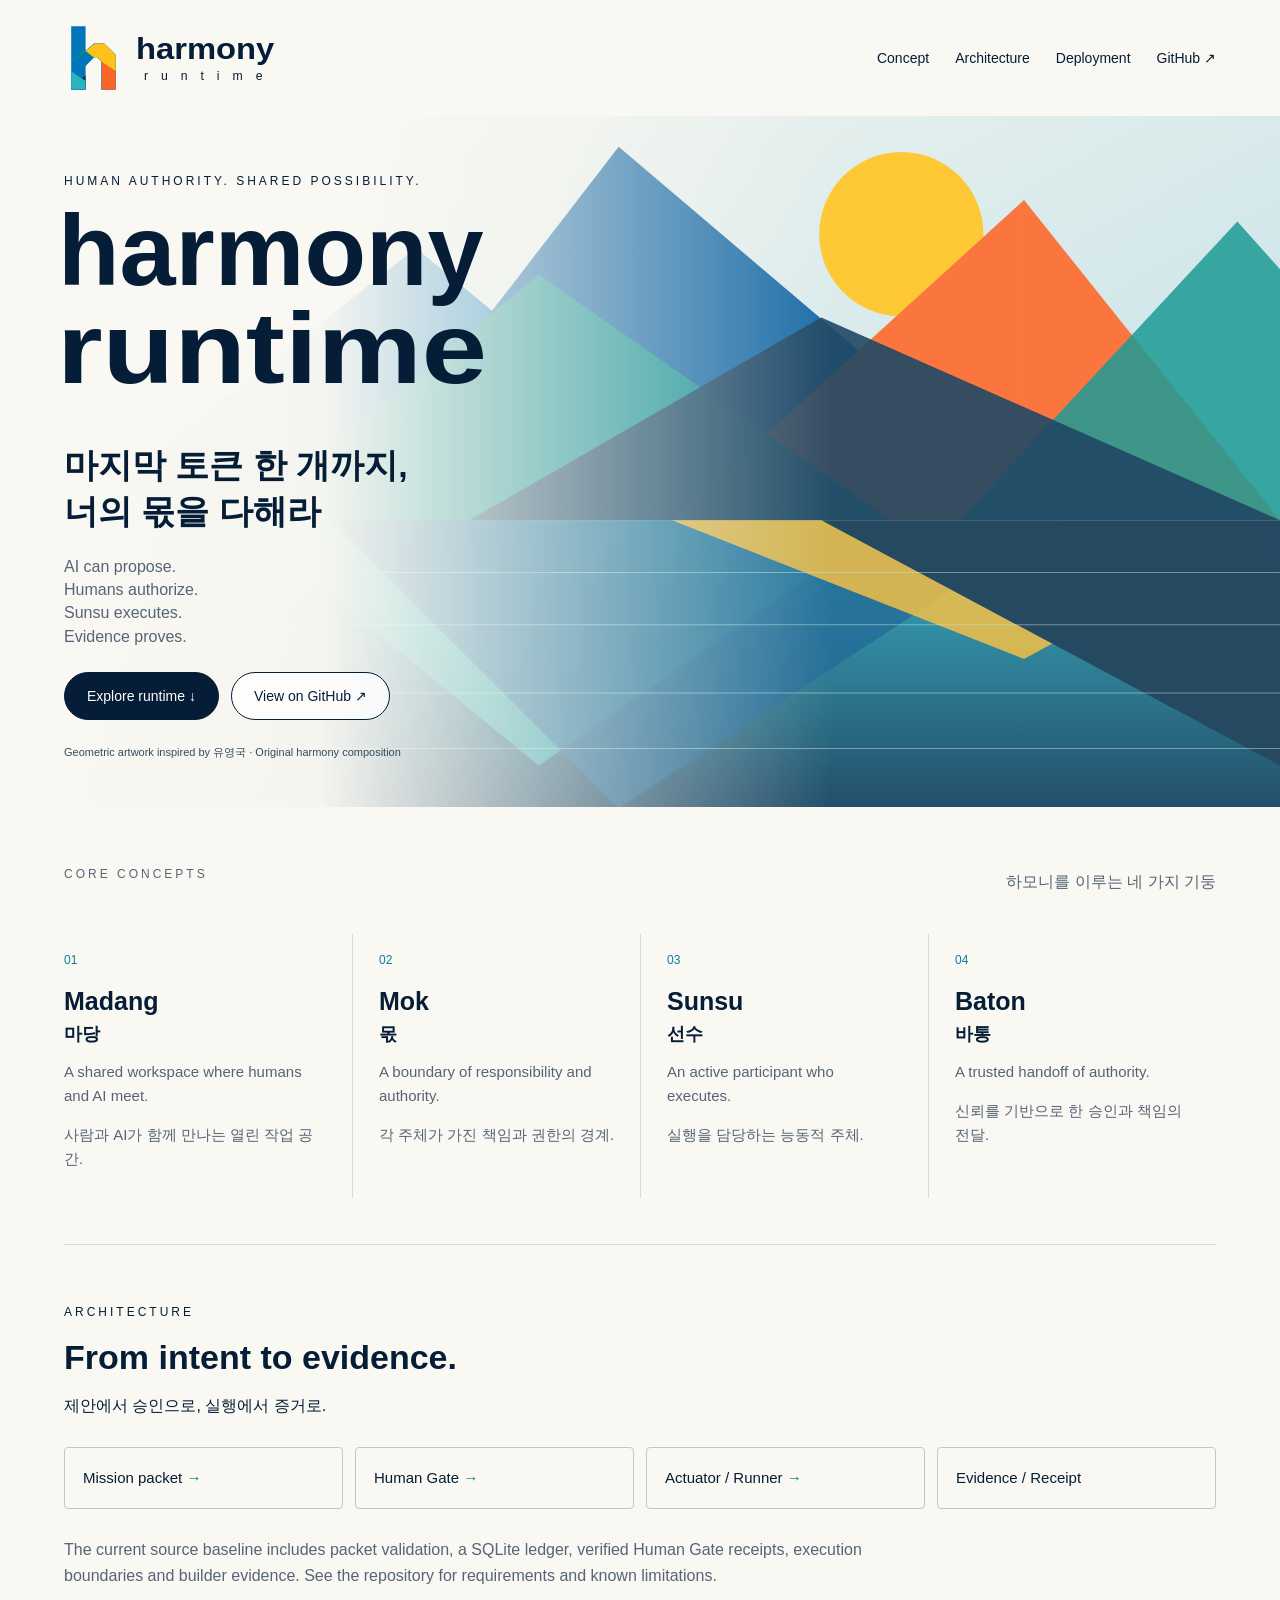
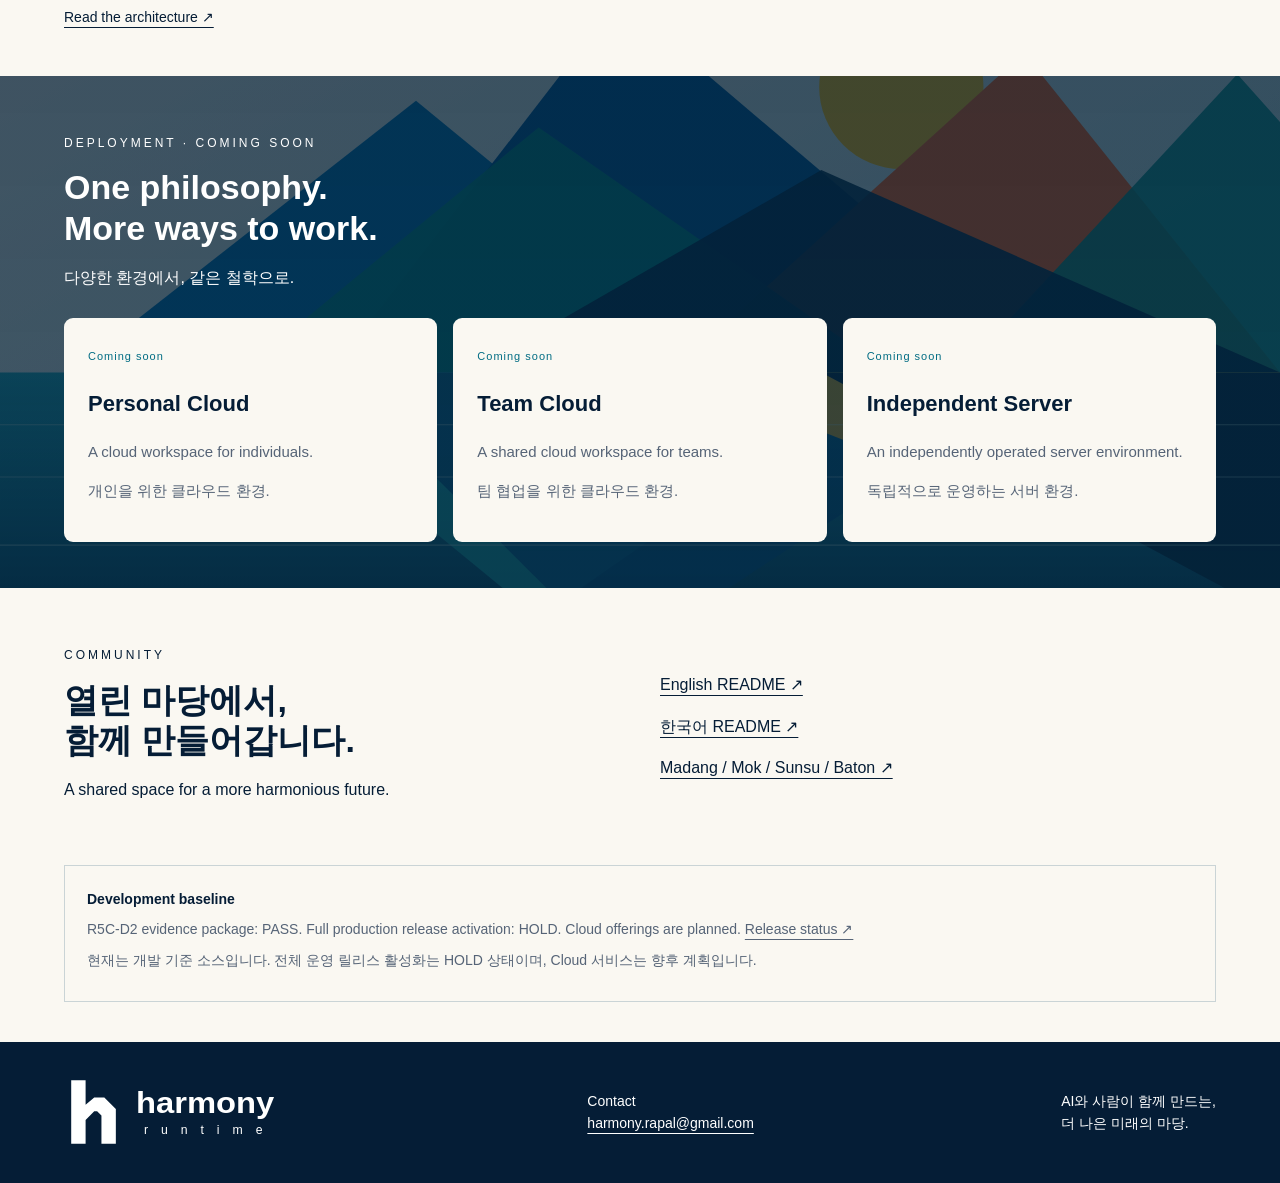
==== docs/index.html @ e876e80e "docs: adopt Apache-2.0 and balance harmony runtime typography" ====
<!doctype html>
<html lang="en"><head><meta charset="utf-8"><meta name="viewport" content="width=device-width,initial-scale=1"><meta name="description" content="harmony runtime — a shared workspace where humans authorize, Sunsu executes, and evidence proves."><meta name="theme-color" content="#051d36"><title>harmony runtime</title><link rel="icon" href="assets/logo-mark.svg" type="image/svg+xml"><link rel="stylesheet" href="style.css"></head>
<body><a class="skip" href="#main">Skip to content</a>
<header class="wrap"><a class="brand" href="#home"><img class="wordmark" src="assets/logo.svg" alt="harmony runtime" width="216" height="72"></a><nav aria-label="Main navigation"><a href="#concept">Concept</a><a href="#architecture">Architecture</a><a href="#deployment">Deployment</a><a href="https://github.com/harmony-rapal/harmony-runtime">GitHub ↗</a></nav></header>
<main id="main"><section class="hero" id="home"><div class="wrap hero-content"><p class="eyebrow">Human authority. Shared possibility.</p><h1 class="hero-title"><img src="assets/hero-wordmark.svg" alt="harmony runtime" width="420" height="210"></h1><p class="tagline" lang="ko">마지막 토큰 한 개까지,<br>너의 몫을 다해라</p><p class="principle">AI can propose.<br>Humans authorize.<br>Sunsu executes.<br>Evidence proves.</p><div class="actions"><a class="button" href="#concept">Explore runtime ↓</a><a class="button secondary" href="https://github.com/harmony-rapal/harmony-runtime">View on GitHub ↗</a></div><p class="credit">Geometric artwork inspired by 유영국 · Original harmony composition</p></div></section>
<section class="wrap section" id="concept"><div class="section-heading"><p class="eyebrow">Core concepts</p><p lang="ko">하모니를 이루는 네 가지 기둥</p></div><div class="concepts"><article><span class="number">01</span><h2>Madang <small lang="ko">마당</small></h2><p>A shared workspace where humans and AI meet.</p><p lang="ko">사람과 AI가 함께 만나는 열린 작업 공간.</p></article><article><span class="number">02</span><h2>Mok <small lang="ko">몫</small></h2><p>A boundary of responsibility and authority.</p><p lang="ko">각 주체가 가진 책임과 권한의 경계.</p></article><article><span class="number">03</span><h2>Sunsu <small lang="ko">선수</small></h2><p>An active participant who executes.</p><p lang="ko">실행을 담당하는 능동적 주체.</p></article><article><span class="number">04</span><h2>Baton <small lang="ko">바통</small></h2><p>A trusted handoff of authority.</p><p lang="ko">신뢰를 기반으로 한 승인과 책임의 전달.</p></article></div></section>
<section class="wrap section" id="architecture"><p class="eyebrow">Architecture</p><h2>From intent to evidence.</h2><p lang="ko">제안에서 승인으로, 실행에서 증거로.</p><div class="flow" aria-label="Mission lifecycle"><span>Mission packet</span><span>Human Gate</span><span>Actuator / Runner</span><span>Evidence / Receipt</span></div><p class="measure">The current source baseline includes packet validation, a SQLite ledger, verified Human Gate receipts, execution boundaries and builder evidence. See the repository for requirements and known limitations.</p><a class="text-link" href="https://github.com/harmony-rapal/harmony-runtime/blob/main/docs/ARCHITECTURE.md">Read the architecture ↗</a></section>
<section class="deployment" id="deployment"><div class="wrap section"><p class="eyebrow">Deployment · Coming soon</p><h2>One philosophy.<br>More ways to work.</h2><p lang="ko">다양한 환경에서, 같은 철학으로.</p><div class="cards"><article><span class="badge">Coming soon</span><h3>Personal Cloud</h3><p>A cloud workspace for individuals.</p><p lang="ko">개인을 위한 클라우드 환경.</p></article><article><span class="badge">Coming soon</span><h3>Team Cloud</h3><p>A shared cloud workspace for teams.</p><p lang="ko">팀 협업을 위한 클라우드 환경.</p></article><article><span class="badge">Coming soon</span><h3>Independent Server</h3><p>An independently operated server environment.</p><p lang="ko">독립적으로 운영하는 서버 환경.</p></article></div></div></section>
<section class="wrap section community"><div><p class="eyebrow">Community</p><h2 lang="ko">열린 마당에서,<br>함께 만들어갑니다.</h2><p>A shared space for a more harmonious future.</p></div><div class="resources"><a href="https://github.com/harmony-rapal/harmony-runtime/blob/main/README.md">English README ↗</a><a href="https://github.com/harmony-rapal/harmony-runtime/blob/main/README_KO.md" lang="ko">한국어 README ↗</a><a href="https://github.com/harmony-rapal/harmony-runtime/blob/main/docs/CONCEPTS.md">Madang / Mok / Sunsu / Baton ↗</a></div></section>
<aside class="wrap status"><strong>Development baseline</strong><p>R5C-D2 evidence package: PASS. Full production release activation: HOLD. Cloud offerings are planned. <a href="https://github.com/harmony-rapal/harmony-runtime/blob/main/RELEASE_STATUS.md">Release status ↗</a></p><p lang="ko">현재는 개발 기준 소스입니다. 전체 운영 릴리스 활성화는 HOLD 상태이며, Cloud 서비스는 향후 계획입니다.</p></aside></main>
<footer><div class="wrap"><a class="brand" href="#home"><img class="wordmark" src="assets/logo-mono.svg" alt="harmony runtime" width="216" height="72"></a><p>Contact<br><a href="mailto:harmony.rapal@gmail.com">harmony.rapal@gmail.com</a></p><p lang="ko">AI와 사람이 함께 만드는,<br>더 나은 미래의 마당.</p></div></footer></body></html>
---- docs/style.css ----
:root{color-scheme:light;--ink:#051d36;--muted:#566477;--paper:#faf8f2}*{box-sizing:border-box}html{scroll-behavior:smooth;scroll-padding-top:24px}body{margin:0;background:var(--paper);color:var(--ink);font-family:Arial,"Noto Sans KR",sans-serif;line-height:1.6}a{color:inherit;text-underline-offset:5px}a:focus-visible{outline:3px solid #ec9c00;outline-offset:5px}.wrap{width:min(1160px,90%);margin:auto}header{display:flex;align-items:center;justify-content:space-between;padding:22px 0;gap:24px}.brand{display:flex;align-items:center;gap:12px;text-decoration:none;font-size:30px;font-weight:700;line-height:1.1}.brand small{display:block;font-size:12px;letter-spacing:7px;margin-top:5px}nav{display:flex;flex-wrap:wrap;gap:26px;font-size:14px}nav a{text-decoration:none}.hero{background:linear-gradient(90deg,var(--paper) 0%,rgba(250,248,242,.98) 25%,rgba(250,248,242,.12) 65%),url("assets/landscape.svg") center right/cover no-repeat}.hero-content{padding:44px 0 34px}h1{font-size:clamp(52px,7.5vw,100px);line-height:.97;letter-spacing:-5px;margin:18px 0 24px}h2{font-size:34px;line-height:1.2;margin:14px 0}h3{font-size:22px;line-height:1.3}.eyebrow{font-size:12px;letter-spacing:3px;text-transform:uppercase}.tagline{font-size:clamp(22px,3vw,34px);line-height:1.35;font-weight:700;margin:0 0 20px}.principle{color:var(--muted);line-height:1.45}.actions{display:flex;gap:12px;flex-wrap:wrap;margin-top:24px}.button{background:var(--ink);color:white;border:1px solid var(--ink);border-radius:28px;padding:12px 22px;text-decoration:none;font-size:14px}.secondary{color:var(--ink);background:rgba(255,255,255,.8)}.credit{font-size:11px;margin-top:24px;color:#344b5f}.section{padding:46px 0}.section-heading{display:flex;justify-content:space-between;gap:20px;color:var(--muted)}.concepts{display:grid;grid-template-columns:repeat(4,1fr);margin-top:24px}.concepts article{padding:12px 26px;border-left:1px solid #d6dbdc}.concepts article:first-child{border-left:0;padding-left:0}.number{color:#087f9b;font-size:12px}.concepts h2{font-size:25px}.concepts small{display:block;font-size:18px;margin-top:8px}.concepts p{font-size:15px;color:var(--muted)}#architecture{border-top:1px solid #d6dbdc}.flow{display:grid;grid-template-columns:repeat(4,1fr);gap:12px;margin:28px 0}.flow span{padding:18px;border:1px solid #bac9cd;border-radius:4px;font-size:15px}.flow span:not(:last-child):after{content:" →";color:#007b92}.measure{max-width:850px;color:var(--muted)}.text-link{font-size:14px}.deployment{color:white;background:linear-gradient(rgba(2,29,50,.75),rgba(2,29,50,.72)),url("assets/landscape.svg") center 60%/cover}.cards{display:grid;grid-template-columns:repeat(3,1fr);gap:16px;margin-top:28px}.cards article{background:var(--paper);color:var(--ink);padding:24px;border-radius:9px}.cards p{color:var(--muted);font-size:15px}.badge{font-size:11px;letter-spacing:1px;color:#006c83}.community{display:grid;grid-template-columns:1fr 1fr;gap:40px}.resources{display:flex;flex-direction:column;justify-content:center;gap:16px}.status{padding:22px;border:1px solid #cad4d6;margin-bottom:40px;font-size:14px}.status p{margin:8px 0;color:var(--muted)}footer{background:var(--ink);color:white;padding:34px 0}footer .wrap{display:flex;justify-content:space-between;gap:30px;flex-wrap:wrap}footer p{font-size:14px}.skip{position:absolute;left:16px;top:-100px;background:white;padding:12px;z-index:2}.skip:focus{top:16px}@media(max-width:760px){header{align-items:flex-start;flex-direction:column}nav{gap:16px}.hero{background:linear-gradient(90deg,rgba(250,248,242,.98),rgba(250,248,242,.65)),url("assets/landscape.svg") center/cover}h1{letter-spacing:-3px}.concepts{grid-template-columns:repeat(2,1fr);gap:20px}.concepts article{padding:12px!important;border:0}.section-heading{flex-direction:column;gap:0}.cards,.community{grid-template-columns:1fr}.flow{grid-template-columns:repeat(2,1fr)}.section{padding:34px 0}}@media(max-width:400px){.concepts,.flow{grid-template-columns:1fr}}@media(prefers-reduced-motion:reduce){html{scroll-behavior:auto}}


.brand .wordmark{display:block;width:216px;height:72px;object-fit:contain}header .brand,footer .brand{line-height:0}

.hero-title{width:min(420px,100%);margin:18px 0 24px;line-height:0;letter-spacing:normal}.hero-title img{display:block;width:100%;height:auto}
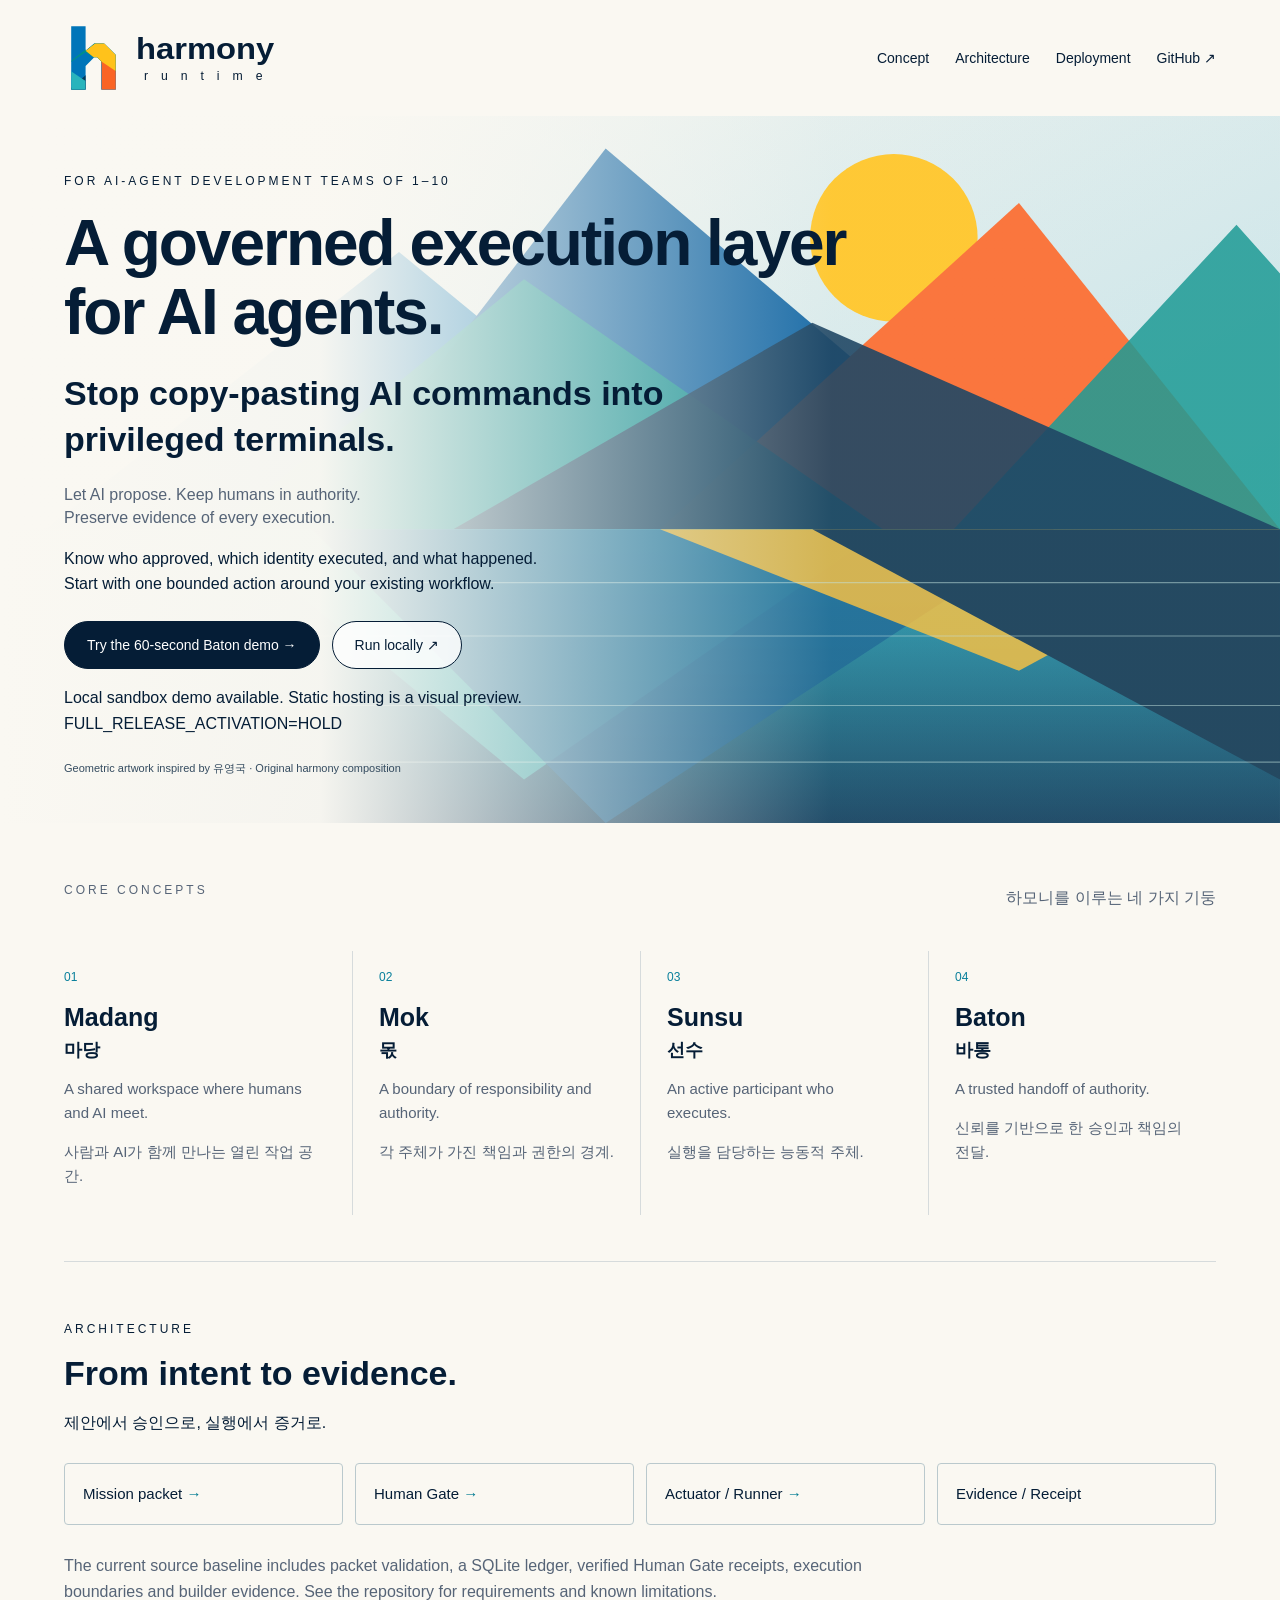
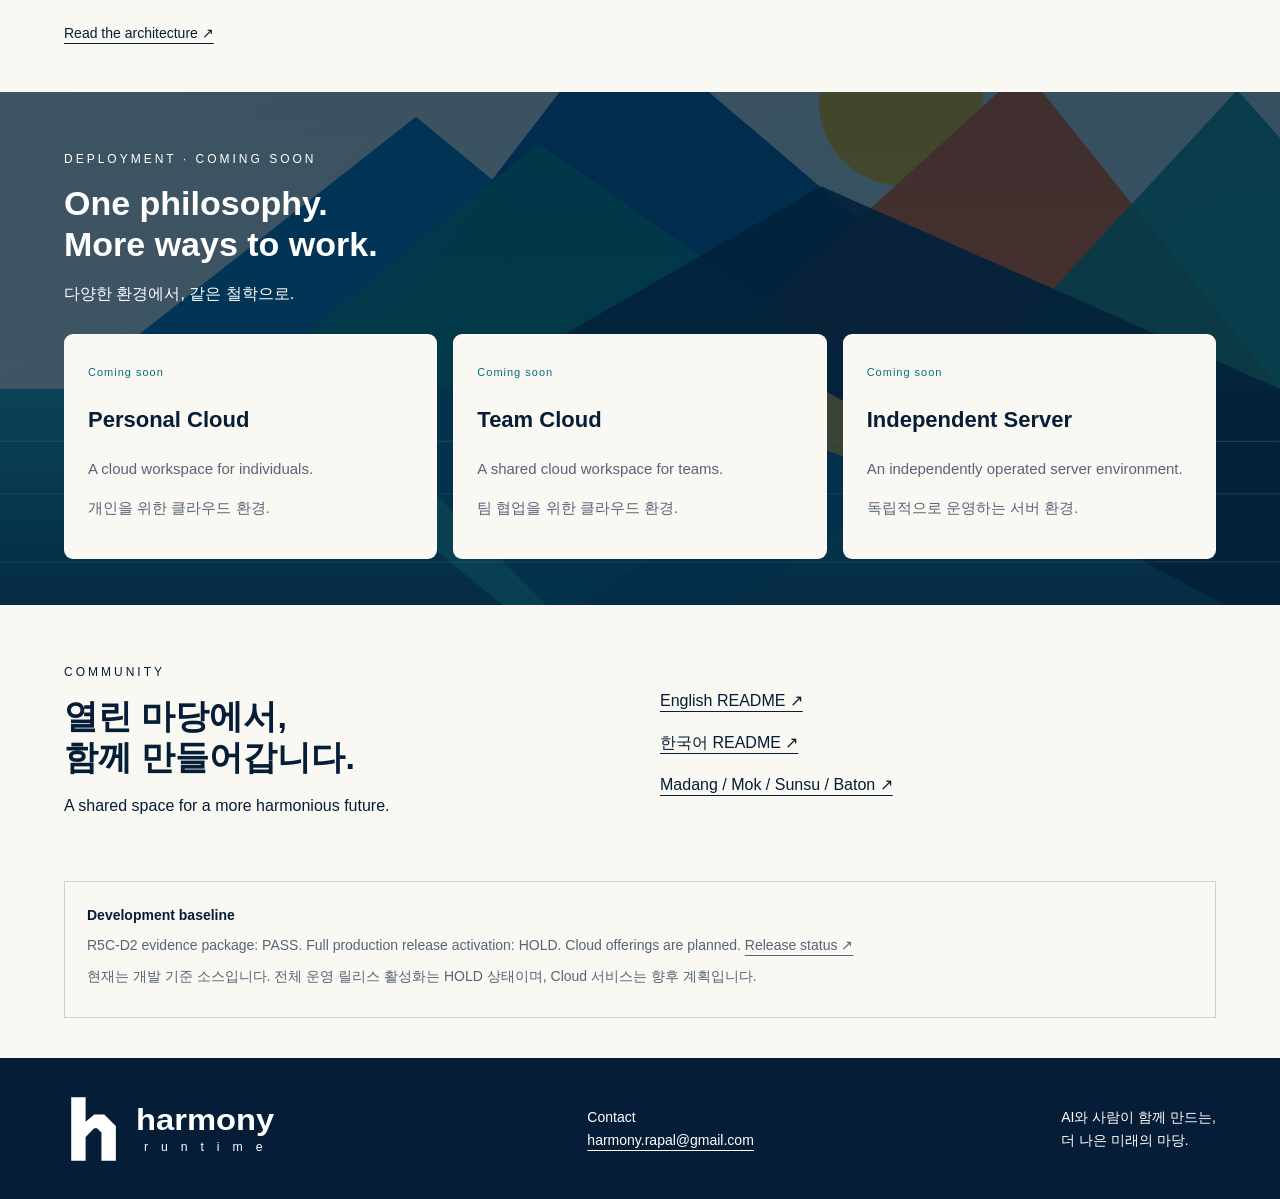
==== commit 67bb4c88: "feat(demo): add bounded Baton flow and mobile Human Gate for AI teams" ====
--- a/docs/index.html
+++ b/docs/index.html
@@ -1,8 +1,8 @@
 <!doctype html>
-<html lang="en"><head><meta charset="utf-8"><meta name="viewport" content="width=device-width,initial-scale=1"><meta name="description" content="harmony runtime — a shared workspace where humans authorize, Sunsu executes, and evidence proves."><meta name="theme-color" content="#051d36"><title>harmony runtime</title><link rel="icon" href="assets/logo-mark.svg" type="image/svg+xml"><link rel="stylesheet" href="style.css"></head>
+<html lang="en"><head><meta charset="utf-8"><meta name="viewport" content="width=device-width,initial-scale=1"><meta name="description" content="harmony runtime — a governed execution layer for AI agents in development teams of 1–10."><meta name="theme-color" content="#051d36"><title>harmony runtime</title><link rel="icon" href="assets/logo-mark.svg" type="image/svg+xml"><link rel="stylesheet" href="style.css"></head>
 <body><a class="skip" href="#main">Skip to content</a>
 <header class="wrap"><a class="brand" href="#home"><img class="wordmark" src="assets/logo.svg" alt="harmony runtime" width="216" height="72"></a><nav aria-label="Main navigation"><a href="#concept">Concept</a><a href="#architecture">Architecture</a><a href="#deployment">Deployment</a><a href="https://github.com/harmony-rapal/harmony-runtime">GitHub ↗</a></nav></header>
-<main id="main"><section class="hero" id="home"><div class="wrap hero-content"><p class="eyebrow">Human authority. Shared possibility.</p><h1 class="hero-title"><img src="assets/hero-wordmark.svg" alt="harmony runtime" width="420" height="210"></h1><p class="tagline" lang="ko">마지막 토큰 한 개까지,<br>너의 몫을 다해라</p><p class="principle">AI can propose.<br>Humans authorize.<br>Sunsu executes.<br>Evidence proves.</p><div class="actions"><a class="button" href="#concept">Explore runtime ↓</a><a class="button secondary" href="https://github.com/harmony-rapal/harmony-runtime">View on GitHub ↗</a></div><p class="credit">Geometric artwork inspired by 유영국 · Original harmony composition</p></div></section>
+<main id="main"><section class="hero" id="home"><div class="wrap hero-content"><p class="eyebrow">For AI-agent development teams of 1–10</p><h1 class="product-title">A governed execution layer for AI agents.</h1><p class="tagline">Stop copy-pasting AI commands into privileged terminals.</p><p class="principle">Let AI propose. Keep humans in authority.<br>Preserve evidence of every execution.</p><p>Know who approved, which identity executed, and what happened.<br>Start with one bounded action around your existing workflow.</p><div class="actions"><a class="button" href="demo.html">Try the 60-second Baton demo →</a><a class="button secondary" href="https://github.com/harmony-rapal/harmony-runtime/tree/harmony/demo-001#60-second-baton-demo">Run locally ↗</a></div><p>Local sandbox demo available. Static hosting is a visual preview.<br>FULL_RELEASE_ACTIVATION=HOLD</p><p class="credit">Geometric artwork inspired by 유영국 · Original harmony composition</p></div></section>
 <section class="wrap section" id="concept"><div class="section-heading"><p class="eyebrow">Core concepts</p><p lang="ko">하모니를 이루는 네 가지 기둥</p></div><div class="concepts"><article><span class="number">01</span><h2>Madang <small lang="ko">마당</small></h2><p>A shared workspace where humans and AI meet.</p><p lang="ko">사람과 AI가 함께 만나는 열린 작업 공간.</p></article><article><span class="number">02</span><h2>Mok <small lang="ko">몫</small></h2><p>A boundary of responsibility and authority.</p><p lang="ko">각 주체가 가진 책임과 권한의 경계.</p></article><article><span class="number">03</span><h2>Sunsu <small lang="ko">선수</small></h2><p>An active participant who executes.</p><p lang="ko">실행을 담당하는 능동적 주체.</p></article><article><span class="number">04</span><h2>Baton <small lang="ko">바통</small></h2><p>A trusted handoff of authority.</p><p lang="ko">신뢰를 기반으로 한 승인과 책임의 전달.</p></article></div></section>
 <section class="wrap section" id="architecture"><p class="eyebrow">Architecture</p><h2>From intent to evidence.</h2><p lang="ko">제안에서 승인으로, 실행에서 증거로.</p><div class="flow" aria-label="Mission lifecycle"><span>Mission packet</span><span>Human Gate</span><span>Actuator / Runner</span><span>Evidence / Receipt</span></div><p class="measure">The current source baseline includes packet validation, a SQLite ledger, verified Human Gate receipts, execution boundaries and builder evidence. See the repository for requirements and known limitations.</p><a class="text-link" href="https://github.com/harmony-rapal/harmony-runtime/blob/main/docs/ARCHITECTURE.md">Read the architecture ↗</a></section>
 <section class="deployment" id="deployment"><div class="wrap section"><p class="eyebrow">Deployment · Coming soon</p><h2>One philosophy.<br>More ways to work.</h2><p lang="ko">다양한 환경에서, 같은 철학으로.</p><div class="cards"><article><span class="badge">Coming soon</span><h3>Personal Cloud</h3><p>A cloud workspace for individuals.</p><p lang="ko">개인을 위한 클라우드 환경.</p></article><article><span class="badge">Coming soon</span><h3>Team Cloud</h3><p>A shared cloud workspace for teams.</p><p lang="ko">팀 협업을 위한 클라우드 환경.</p></article><article><span class="badge">Coming soon</span><h3>Independent Server</h3><p>An independently operated server environment.</p><p lang="ko">독립적으로 운영하는 서버 환경.</p></article></div></div></section>
--- a/docs/style.css
+++ b/docs/style.css
@@ -4,3 +4,5 @@
 .brand .wordmark{display:block;width:216px;height:72px;object-fit:contain}header .brand,footer .brand{line-height:0}
 
 .hero-title{width:min(420px,100%);margin:18px 0 24px;line-height:0;letter-spacing:normal}.hero-title img{display:block;width:100%;height:auto}
+
+.product-title{max-width:800px;font-size:clamp(38px,5vw,68px);line-height:1.08;letter-spacing:-2px}.hero .tagline{max-width:660px}.demo-layout{display:grid;grid-template-columns:1fr 390px;gap:64px;padding:36px 0 70px}.demo-title{font-size:clamp(40px,5vw,68px);line-height:1.1;letter-spacing:-2px}.phone{border:8px solid var(--ink);border-radius:36px;background:white;padding:24px;box-shadow:0 16px 40px #051d3618;min-width:0}.phone p{font-size:14px;overflow-wrap:anywhere;margin:4px 0 16px}.phone strong{font-size:12px;text-transform:uppercase;color:var(--muted)}button{font:inherit;border:1px solid var(--ink);border-radius:24px;background:var(--ink);color:white;padding:12px 18px;cursor:pointer}button:disabled{opacity:.45;cursor:default}button:focus-visible{outline:3px solid #ec9c00;outline-offset:3px}#new{margin-top:16px}pre{white-space:pre-wrap;overflow-wrap:anywhere;font-size:12px;background:var(--paper);padding:12px}.phone h2{font-size:21px;overflow-wrap:anywhere}@media(max-width:800px){.demo-layout{grid-template-columns:1fr;gap:24px}.phone{width:min(390px,100%);margin:auto}}
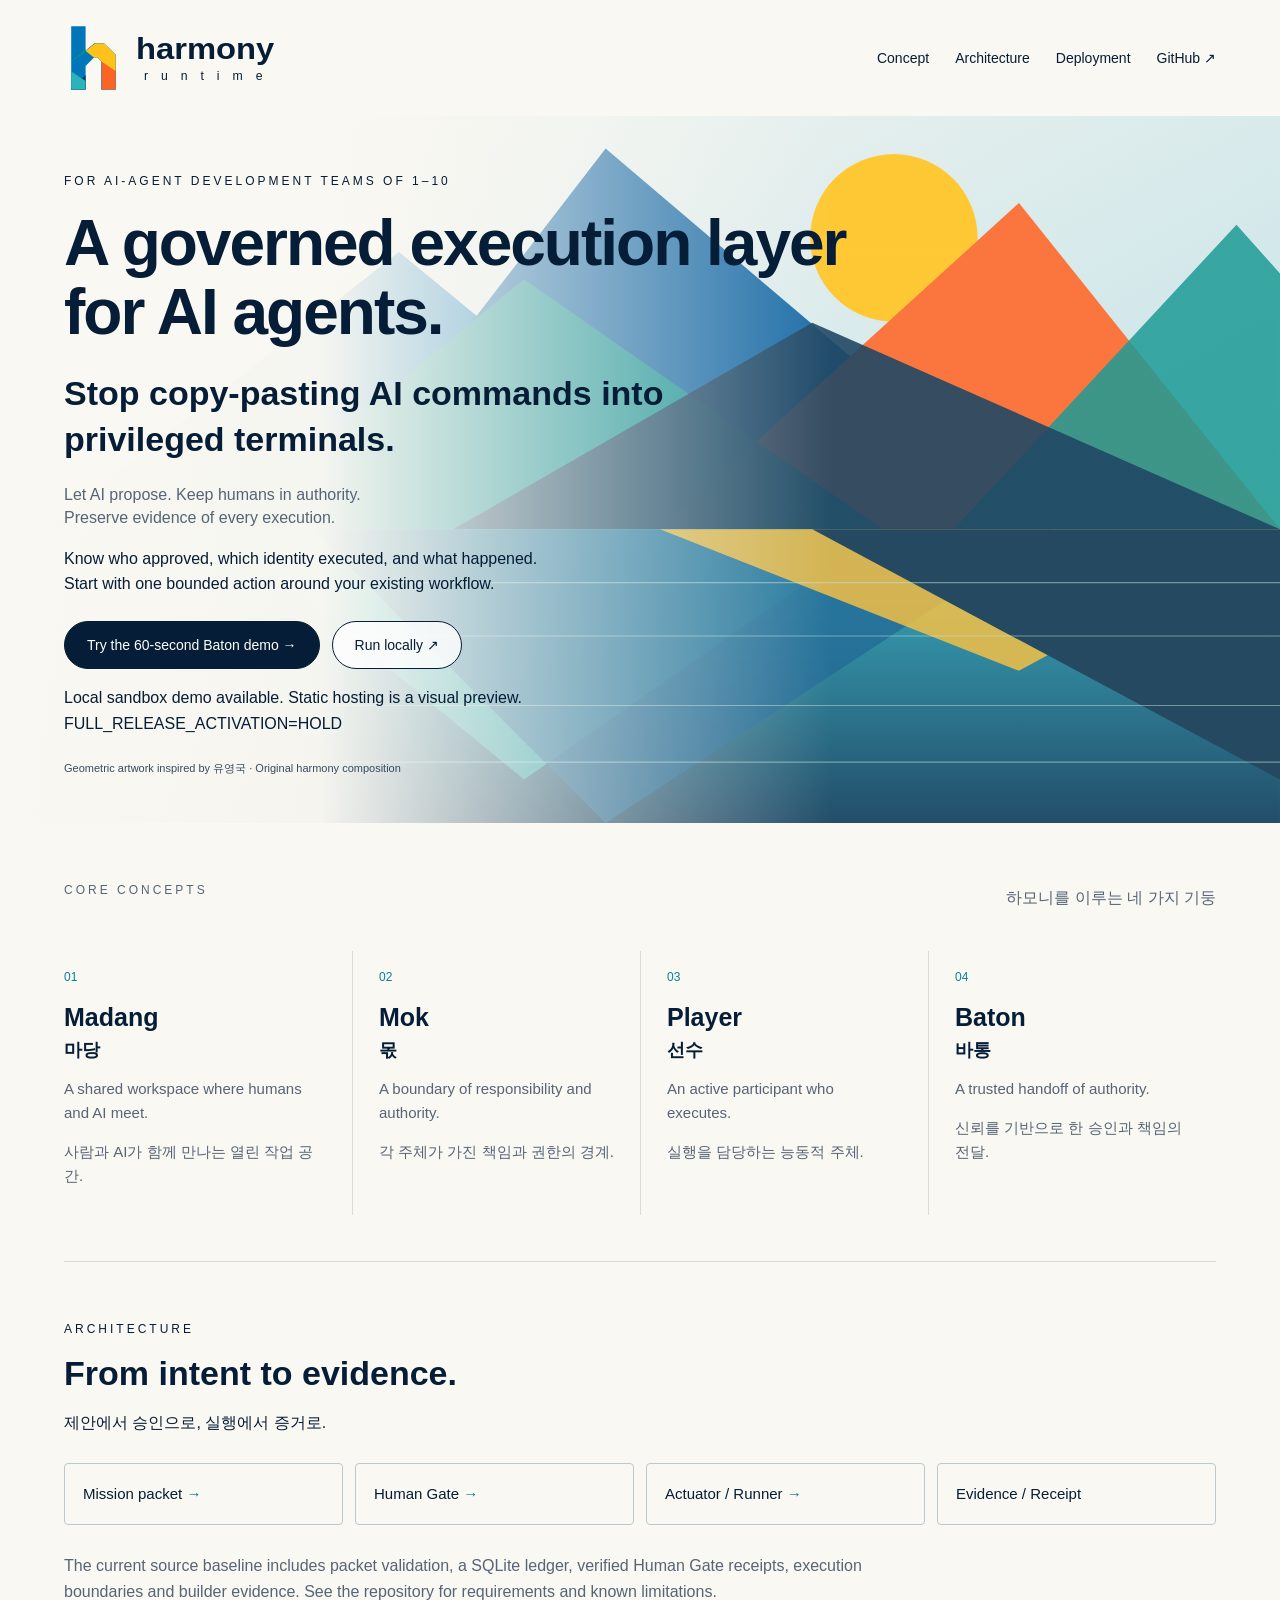
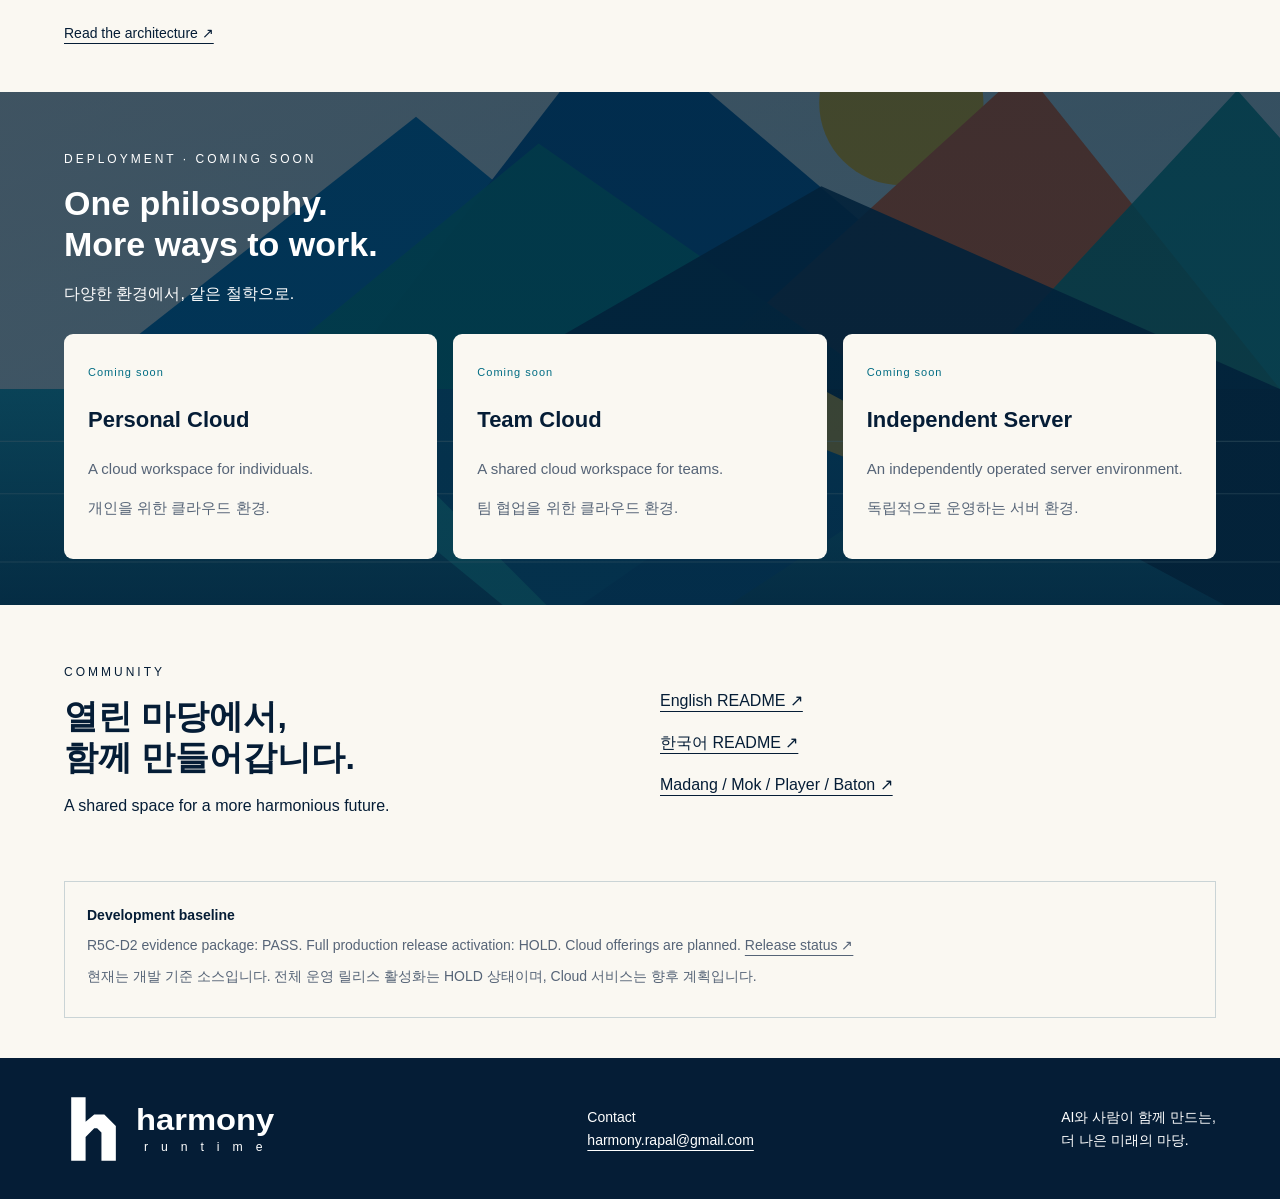
==== commit 4734e8b7: "docs(demo): rename Sunsu to Player in product terminology" ====
--- a/docs/index.html
+++ b/docs/index.html
@@ -3,10 +3,10 @@
 <body><a class="skip" href="#main">Skip to content</a>
 <header class="wrap"><a class="brand" href="#home"><img class="wordmark" src="assets/logo.svg" alt="harmony runtime" width="216" height="72"></a><nav aria-label="Main navigation"><a href="#concept">Concept</a><a href="#architecture">Architecture</a><a href="#deployment">Deployment</a><a href="https://github.com/harmony-rapal/harmony-runtime">GitHub ↗</a></nav></header>
 <main id="main"><section class="hero" id="home"><div class="wrap hero-content"><p class="eyebrow">For AI-agent development teams of 1–10</p><h1 class="product-title">A governed execution layer for AI agents.</h1><p class="tagline">Stop copy-pasting AI commands into privileged terminals.</p><p class="principle">Let AI propose. Keep humans in authority.<br>Preserve evidence of every execution.</p><p>Know who approved, which identity executed, and what happened.<br>Start with one bounded action around your existing workflow.</p><div class="actions"><a class="button" href="demo.html">Try the 60-second Baton demo →</a><a class="button secondary" href="https://github.com/harmony-rapal/harmony-runtime/tree/harmony/demo-001#60-second-baton-demo">Run locally ↗</a></div><p>Local sandbox demo available. Static hosting is a visual preview.<br>FULL_RELEASE_ACTIVATION=HOLD</p><p class="credit">Geometric artwork inspired by 유영국 · Original harmony composition</p></div></section>
-<section class="wrap section" id="concept"><div class="section-heading"><p class="eyebrow">Core concepts</p><p lang="ko">하모니를 이루는 네 가지 기둥</p></div><div class="concepts"><article><span class="number">01</span><h2>Madang <small lang="ko">마당</small></h2><p>A shared workspace where humans and AI meet.</p><p lang="ko">사람과 AI가 함께 만나는 열린 작업 공간.</p></article><article><span class="number">02</span><h2>Mok <small lang="ko">몫</small></h2><p>A boundary of responsibility and authority.</p><p lang="ko">각 주체가 가진 책임과 권한의 경계.</p></article><article><span class="number">03</span><h2>Sunsu <small lang="ko">선수</small></h2><p>An active participant who executes.</p><p lang="ko">실행을 담당하는 능동적 주체.</p></article><article><span class="number">04</span><h2>Baton <small lang="ko">바통</small></h2><p>A trusted handoff of authority.</p><p lang="ko">신뢰를 기반으로 한 승인과 책임의 전달.</p></article></div></section>
+<section class="wrap section" id="concept"><div class="section-heading"><p class="eyebrow">Core concepts</p><p lang="ko">하모니를 이루는 네 가지 기둥</p></div><div class="concepts"><article><span class="number">01</span><h2>Madang <small lang="ko">마당</small></h2><p>A shared workspace where humans and AI meet.</p><p lang="ko">사람과 AI가 함께 만나는 열린 작업 공간.</p></article><article><span class="number">02</span><h2>Mok <small lang="ko">몫</small></h2><p>A boundary of responsibility and authority.</p><p lang="ko">각 주체가 가진 책임과 권한의 경계.</p></article><article><span class="number">03</span><h2>Player <small lang="ko">선수</small></h2><p>An active participant who executes.</p><p lang="ko">실행을 담당하는 능동적 주체.</p></article><article><span class="number">04</span><h2>Baton <small lang="ko">바통</small></h2><p>A trusted handoff of authority.</p><p lang="ko">신뢰를 기반으로 한 승인과 책임의 전달.</p></article></div></section>
 <section class="wrap section" id="architecture"><p class="eyebrow">Architecture</p><h2>From intent to evidence.</h2><p lang="ko">제안에서 승인으로, 실행에서 증거로.</p><div class="flow" aria-label="Mission lifecycle"><span>Mission packet</span><span>Human Gate</span><span>Actuator / Runner</span><span>Evidence / Receipt</span></div><p class="measure">The current source baseline includes packet validation, a SQLite ledger, verified Human Gate receipts, execution boundaries and builder evidence. See the repository for requirements and known limitations.</p><a class="text-link" href="https://github.com/harmony-rapal/harmony-runtime/blob/main/docs/ARCHITECTURE.md">Read the architecture ↗</a></section>
 <section class="deployment" id="deployment"><div class="wrap section"><p class="eyebrow">Deployment · Coming soon</p><h2>One philosophy.<br>More ways to work.</h2><p lang="ko">다양한 환경에서, 같은 철학으로.</p><div class="cards"><article><span class="badge">Coming soon</span><h3>Personal Cloud</h3><p>A cloud workspace for individuals.</p><p lang="ko">개인을 위한 클라우드 환경.</p></article><article><span class="badge">Coming soon</span><h3>Team Cloud</h3><p>A shared cloud workspace for teams.</p><p lang="ko">팀 협업을 위한 클라우드 환경.</p></article><article><span class="badge">Coming soon</span><h3>Independent Server</h3><p>An independently operated server environment.</p><p lang="ko">독립적으로 운영하는 서버 환경.</p></article></div></div></section>
-<section class="wrap section community"><div><p class="eyebrow">Community</p><h2 lang="ko">열린 마당에서,<br>함께 만들어갑니다.</h2><p>A shared space for a more harmonious future.</p></div><div class="resources"><a href="https://github.com/harmony-rapal/harmony-runtime/blob/main/README.md">English README ↗</a><a href="https://github.com/harmony-rapal/harmony-runtime/blob/main/README_KO.md" lang="ko">한국어 README ↗</a><a href="https://github.com/harmony-rapal/harmony-runtime/blob/main/docs/CONCEPTS.md">Madang / Mok / Sunsu / Baton ↗</a></div></section>
+<section class="wrap section community"><div><p class="eyebrow">Community</p><h2 lang="ko">열린 마당에서,<br>함께 만들어갑니다.</h2><p>A shared space for a more harmonious future.</p></div><div class="resources"><a href="https://github.com/harmony-rapal/harmony-runtime/blob/main/README.md">English README ↗</a><a href="https://github.com/harmony-rapal/harmony-runtime/blob/main/README_KO.md" lang="ko">한국어 README ↗</a><a href="https://github.com/harmony-rapal/harmony-runtime/blob/main/docs/CONCEPTS.md">Madang / Mok / Player / Baton ↗</a></div></section>
 <aside class="wrap status"><strong>Development baseline</strong><p>R5C-D2 evidence package: PASS. Full production release activation: HOLD. Cloud offerings are planned. <a href="https://github.com/harmony-rapal/harmony-runtime/blob/main/RELEASE_STATUS.md">Release status ↗</a></p><p lang="ko">현재는 개발 기준 소스입니다. 전체 운영 릴리스 활성화는 HOLD 상태이며, Cloud 서비스는 향후 계획입니다.</p></aside></main>
 <footer><div class="wrap"><a class="brand" href="#home"><img class="wordmark" src="assets/logo-mono.svg" alt="harmony runtime" width="216" height="72"></a><p>Contact<br><a href="mailto:harmony.rapal@gmail.com">harmony.rapal@gmail.com</a></p><p lang="ko">AI와 사람이 함께 만드는,<br>더 나은 미래의 마당.</p></div></footer></body></html>
 
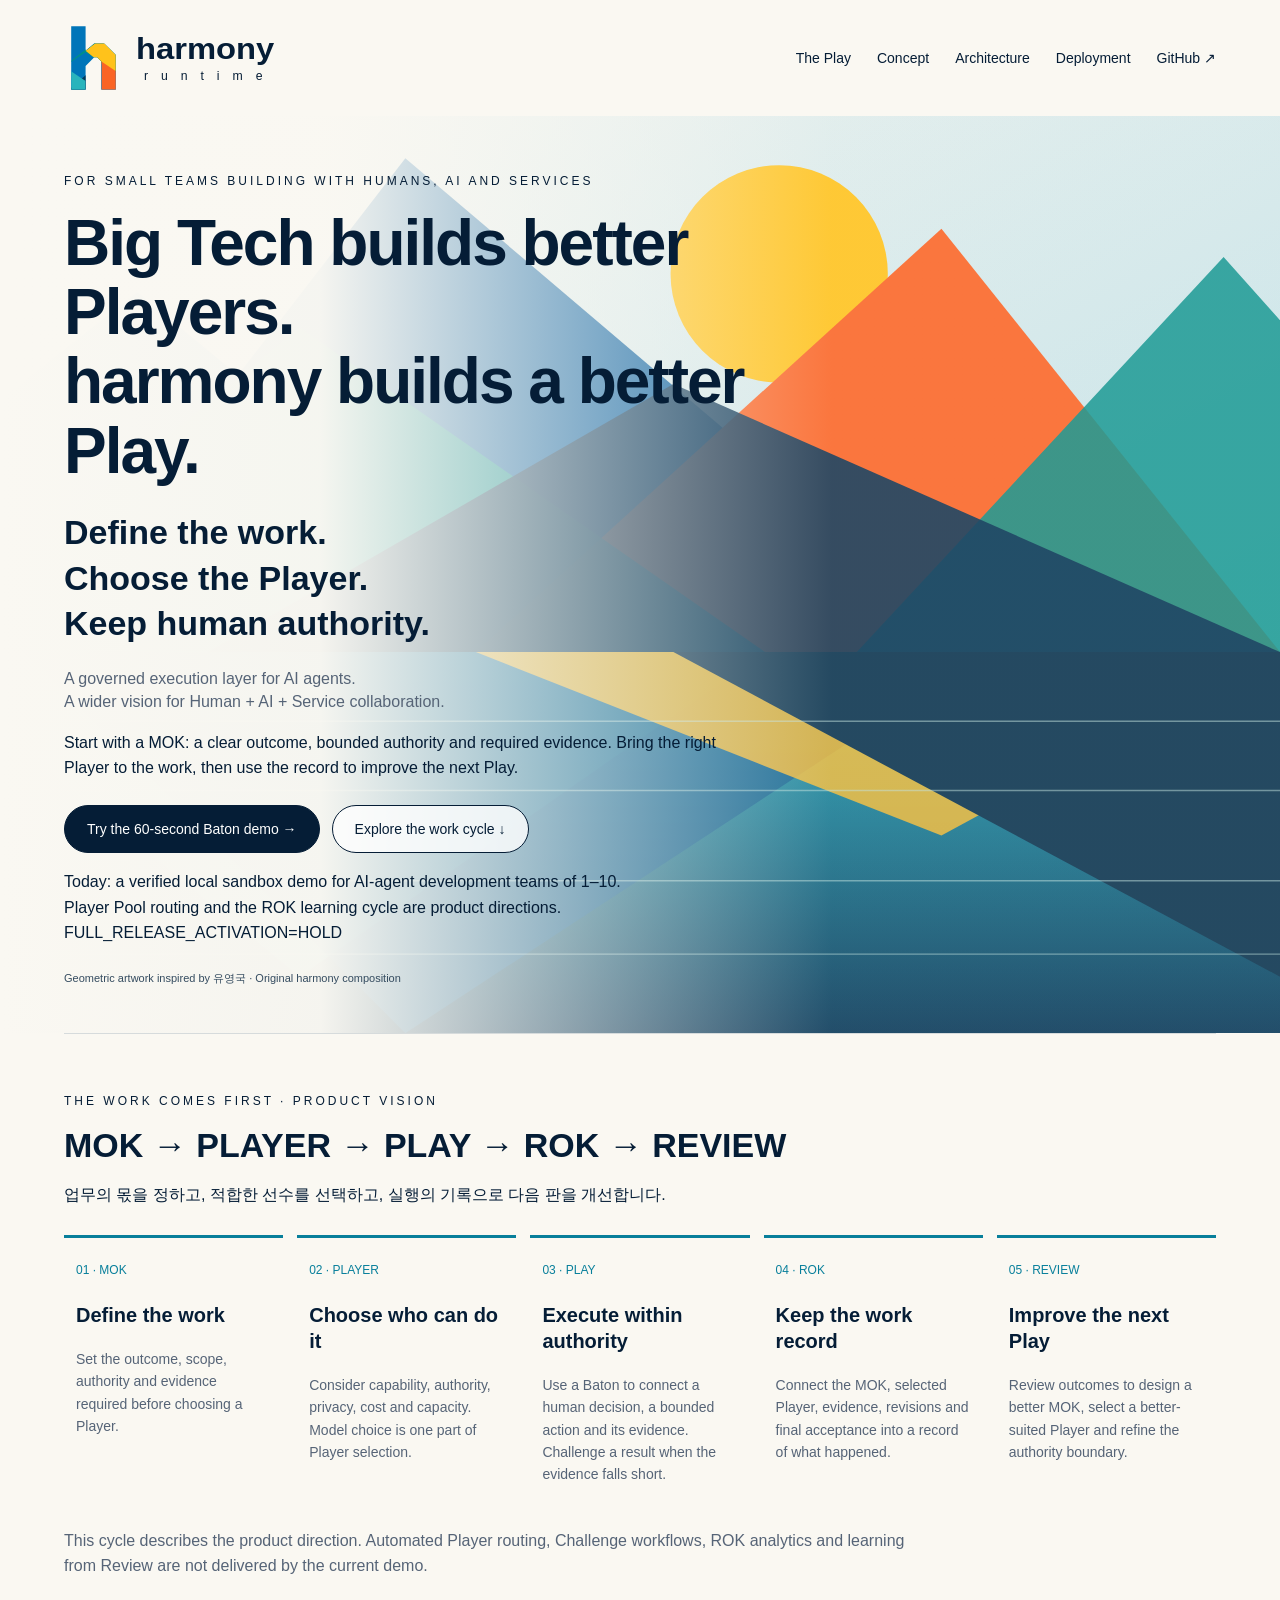
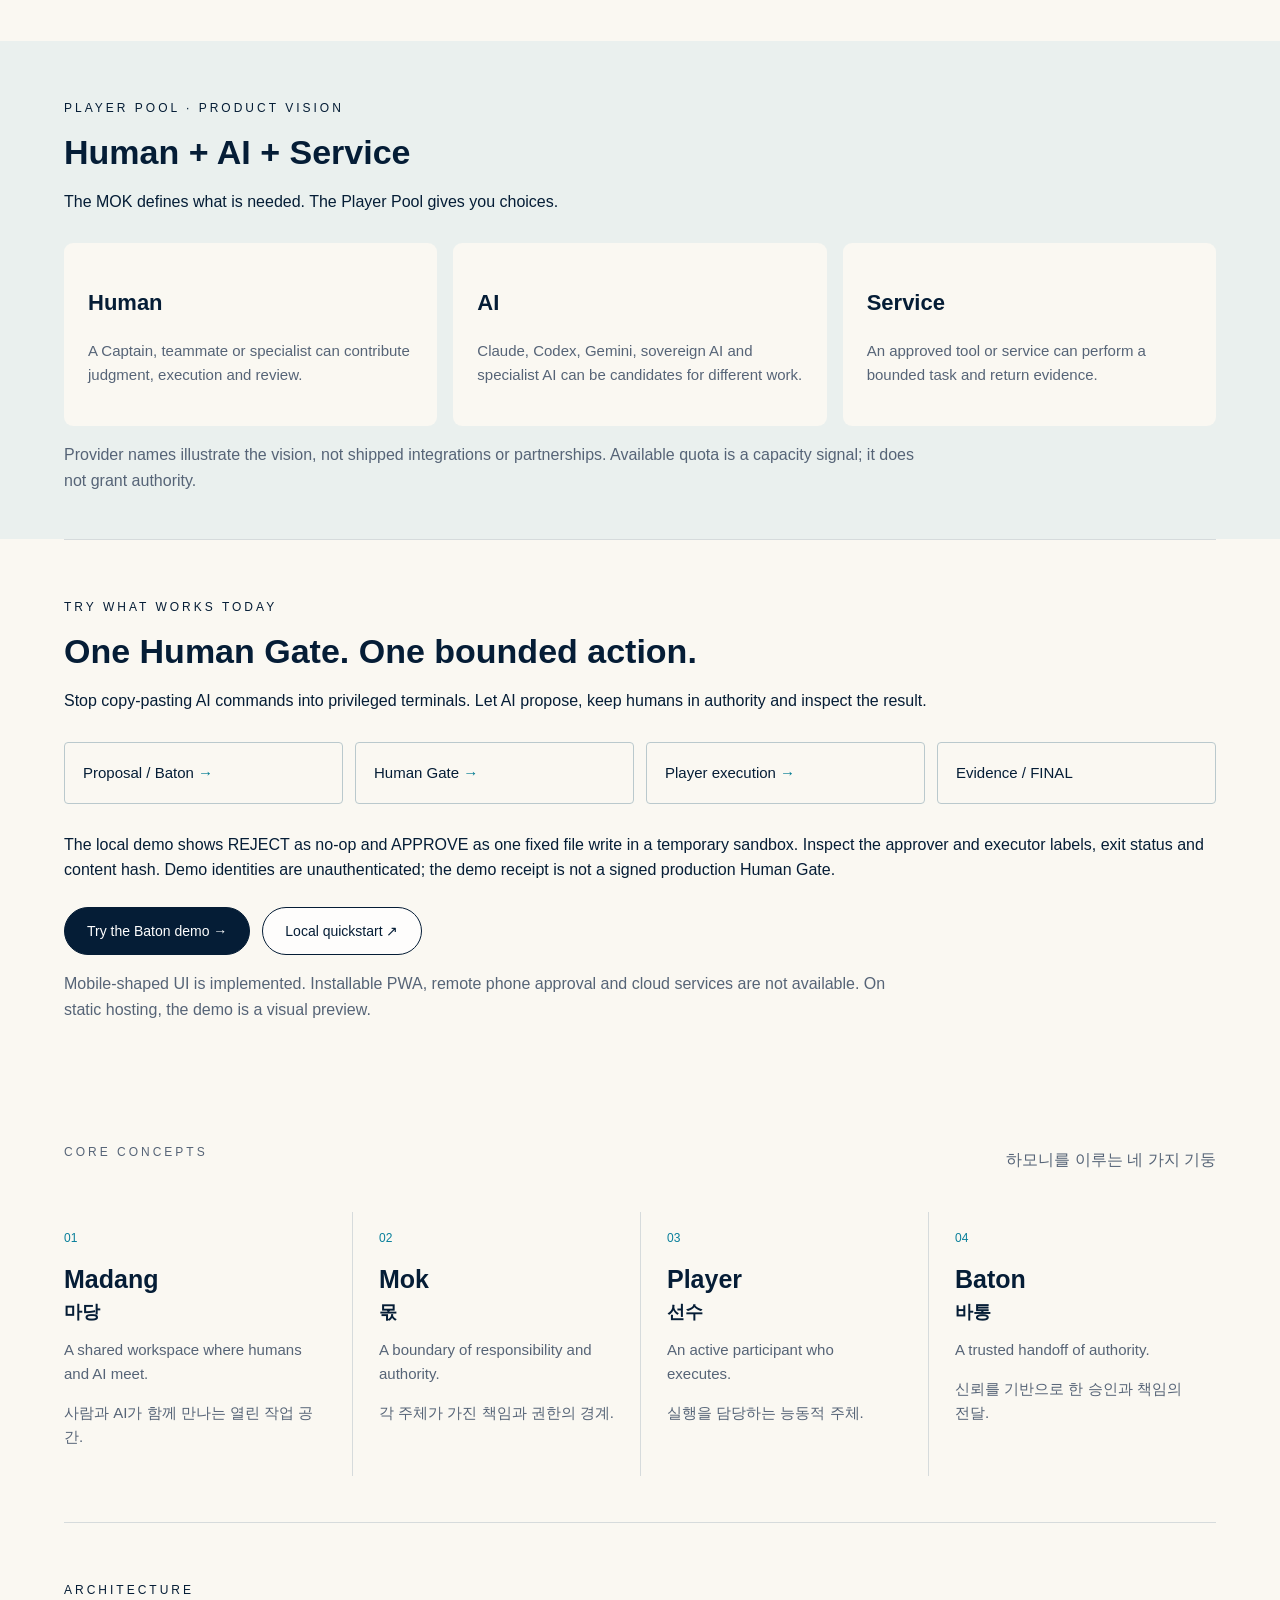
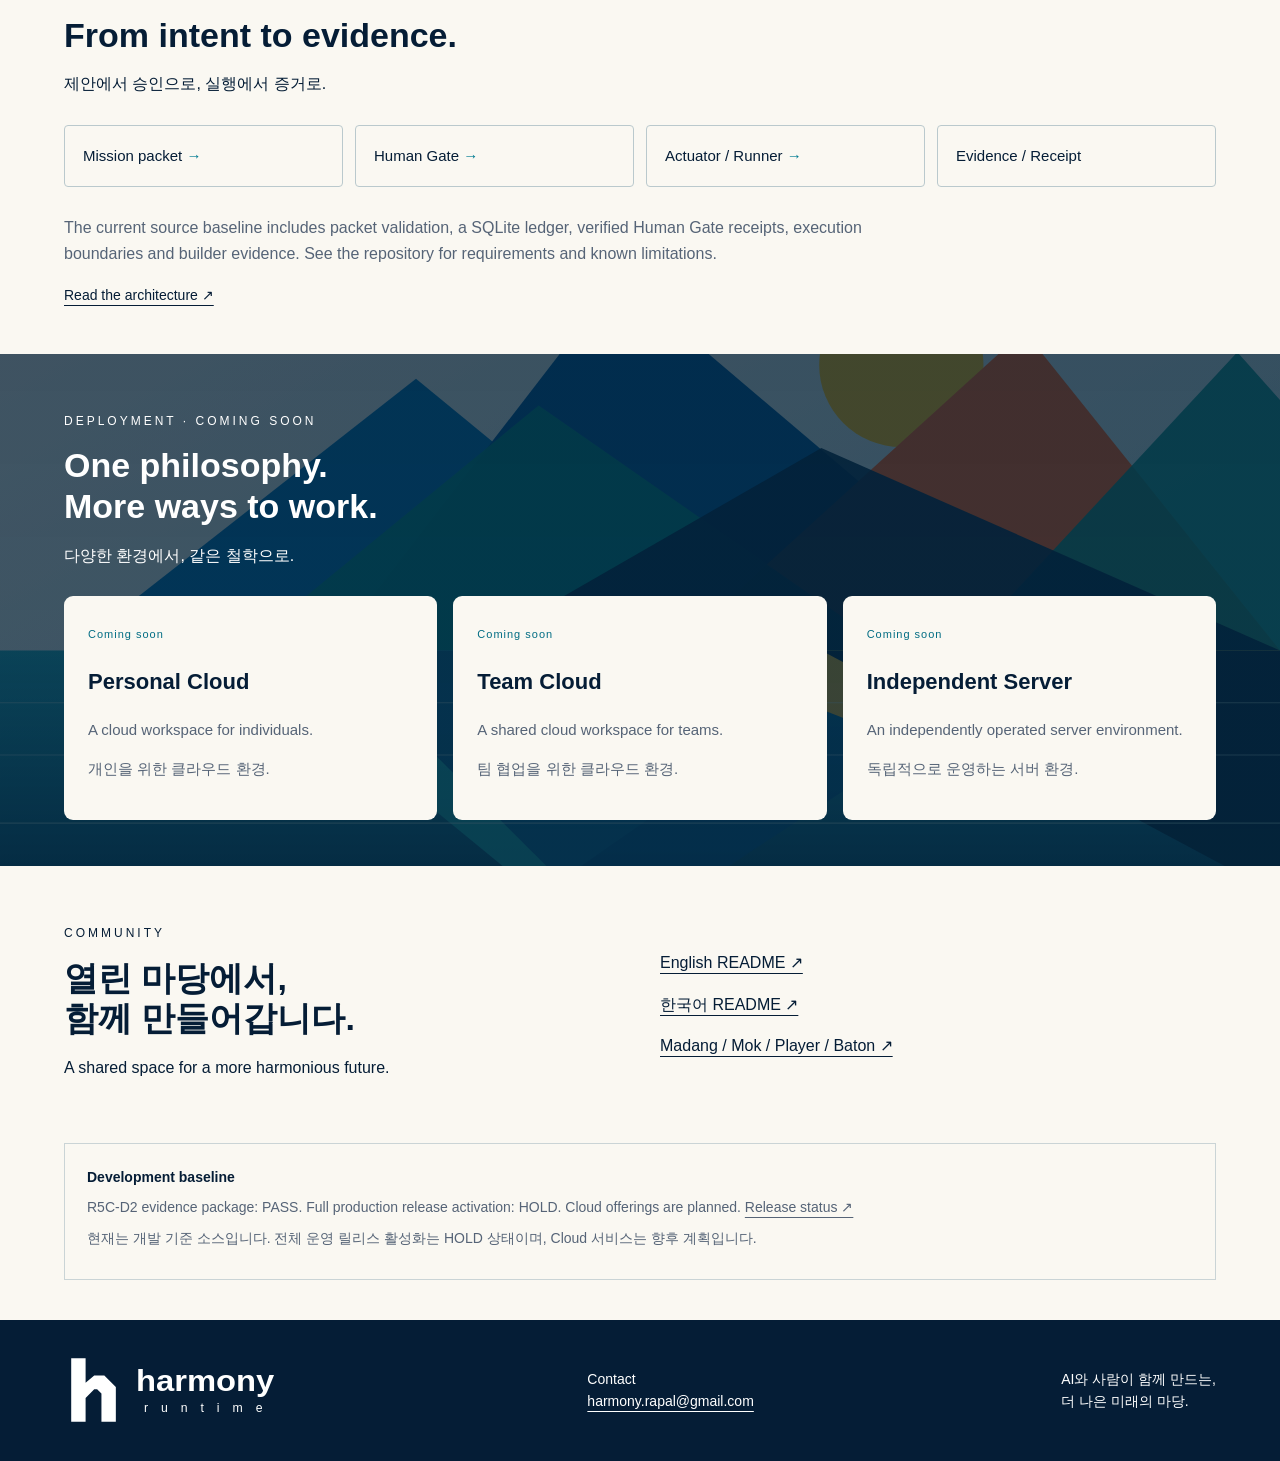
==== commit d61e9dee: "feat(home): lead with MOK work cycle and Human AI Service Player Pool" ====
--- a/docs/index.html
+++ b/docs/index.html
@@ -1,8 +1,11 @@
 <!doctype html>
-<html lang="en"><head><meta charset="utf-8"><meta name="viewport" content="width=device-width,initial-scale=1"><meta name="description" content="harmony runtime — a governed execution layer for AI agents in development teams of 1–10."><meta name="theme-color" content="#051d36"><title>harmony runtime</title><link rel="icon" href="assets/logo-mark.svg" type="image/svg+xml"><link rel="stylesheet" href="style.css"></head>
+<html lang="en"><head><meta charset="utf-8"><meta name="viewport" content="width=device-width,initial-scale=1"><meta name="description" content="harmony runtime — work, human authority and evidence. A vision for Human + AI + Service Players, with a local Baton demo for small AI-agent teams."><meta name="theme-color" content="#051d36"><title>harmony runtime</title><link rel="icon" href="assets/logo-mark.svg" type="image/svg+xml"><link rel="stylesheet" href="style.css"></head>
 <body><a class="skip" href="#main">Skip to content</a>
-<header class="wrap"><a class="brand" href="#home"><img class="wordmark" src="assets/logo.svg" alt="harmony runtime" width="216" height="72"></a><nav aria-label="Main navigation"><a href="#concept">Concept</a><a href="#architecture">Architecture</a><a href="#deployment">Deployment</a><a href="https://github.com/harmony-rapal/harmony-runtime">GitHub ↗</a></nav></header>
-<main id="main"><section class="hero" id="home"><div class="wrap hero-content"><p class="eyebrow">For AI-agent development teams of 1–10</p><h1 class="product-title">A governed execution layer for AI agents.</h1><p class="tagline">Stop copy-pasting AI commands into privileged terminals.</p><p class="principle">Let AI propose. Keep humans in authority.<br>Preserve evidence of every execution.</p><p>Know who approved, which identity executed, and what happened.<br>Start with one bounded action around your existing workflow.</p><div class="actions"><a class="button" href="demo.html">Try the 60-second Baton demo →</a><a class="button secondary" href="https://github.com/harmony-rapal/harmony-runtime/tree/harmony/demo-001#60-second-baton-demo">Run locally ↗</a></div><p>Local sandbox demo available. Static hosting is a visual preview.<br>FULL_RELEASE_ACTIVATION=HOLD</p><p class="credit">Geometric artwork inspired by 유영국 · Original harmony composition</p></div></section>
+<header class="wrap"><a class="brand" href="#home"><img class="wordmark" src="assets/logo.svg" alt="harmony runtime" width="216" height="72"></a><nav aria-label="Main navigation"><a href="#play">The Play</a><a href="#concept">Concept</a><a href="#architecture">Architecture</a><a href="#deployment">Deployment</a><a href="https://github.com/harmony-rapal/harmony-runtime">GitHub ↗</a></nav></header>
+<main id="main"><section class="hero" id="home"><div class="wrap hero-content"><p class="eyebrow">For small teams building with humans, AI and services</p><h1 class="product-title">Big Tech builds better Players.<br>harmony builds a better Play.</h1><p class="tagline">Define the work.<br>Choose the Player.<br>Keep human authority.</p><p class="principle">A governed execution layer for AI agents.<br>A wider vision for Human + AI + Service collaboration.</p><p class="hero-summary">Start with a MOK: a clear outcome, bounded authority and required evidence. Bring the right Player to the work, then use the record to improve the next Play.</p><div class="actions"><a class="button" href="demo.html">Try the 60-second Baton demo →</a><a class="button secondary" href="#play">Explore the work cycle ↓</a></div><p class="hero-summary">Today: a verified local sandbox demo for AI-agent development teams of 1–10.<br>Player Pool routing and the ROK learning cycle are product directions.<br>FULL_RELEASE_ACTIVATION=HOLD</p><p class="credit">Geometric artwork inspired by 유영국 · Original harmony composition</p></div></section>
+<section class="wrap section" id="play"><p class="eyebrow">The work comes first · Product vision</p><h2>MOK → PLAYER → PLAY → ROK → REVIEW</h2><p lang="ko">업무의 몫을 정하고, 적합한 선수를 선택하고, 실행의 기록으로 다음 판을 개선합니다.</p><div class="work-cycle" aria-label="Product vision: work and review cycle"><article><span class="number">01 · MOK</span><h3>Define the work</h3><p>Set the outcome, scope, authority and evidence required before choosing a Player.</p></article><article><span class="number">02 · PLAYER</span><h3>Choose who can do it</h3><p>Consider capability, authority, privacy, cost and capacity. Model choice is one part of Player selection.</p></article><article><span class="number">03 · PLAY</span><h3>Execute within authority</h3><p>Use a Baton to connect a human decision, a bounded action and its evidence. Challenge a result when the evidence falls short.</p></article><article><span class="number">04 · ROK</span><h3>Keep the work record</h3><p>Connect the MOK, selected Player, evidence, revisions and final acceptance into a record of what happened.</p></article><article><span class="number">05 · REVIEW</span><h3>Improve the next Play</h3><p>Review outcomes to design a better MOK, select a better-suited Player and refine the authority boundary.</p></article></div><p class="measure">This cycle describes the product direction. Automated Player routing, Challenge workflows, ROK analytics and learning from Review are not delivered by the current demo.</p></section>
+<section class="player-pool"><div class="wrap section"><p class="eyebrow">Player Pool · Product vision</p><h2>Human + AI + Service</h2><p>The MOK defines what is needed. The Player Pool gives you choices.</p><div class="cards"><article><h3>Human</h3><p>A Captain, teammate or specialist can contribute judgment, execution and review.</p></article><article><h3>AI</h3><p>Claude, Codex, Gemini, sovereign AI and specialist AI can be candidates for different work.</p></article><article><h3>Service</h3><p>An approved tool or service can perform a bounded task and return evidence.</p></article></div><p class="measure">Provider names illustrate the vision, not shipped integrations or partnerships. Available quota is a capacity signal; it does not grant authority.</p></div></section>
+<section class="wrap section" id="today"><p class="eyebrow">Try what works today</p><h2>One Human Gate. One bounded action.</h2><p>Stop copy-pasting AI commands into privileged terminals. Let AI propose, keep humans in authority and inspect the result.</p><div class="flow" aria-label="Implemented local demo flow"><span>Proposal / Baton</span><span>Human Gate</span><span>Player execution</span><span>Evidence / FINAL</span></div><p>The local demo shows REJECT as no-op and APPROVE as one fixed file write in a temporary sandbox. Inspect the approver and executor labels, exit status and content hash. Demo identities are unauthenticated; the demo receipt is not a signed production Human Gate.</p><div class="actions"><a class="button" href="demo.html">Try the Baton demo →</a><a class="button secondary" href="https://github.com/harmony-rapal/harmony-runtime/tree/harmony/demo-001#60-second-baton-demo">Local quickstart ↗</a></div><p class="measure">Mobile-shaped UI is implemented. Installable PWA, remote phone approval and cloud services are not available. On static hosting, the demo is a visual preview.</p></section>
 <section class="wrap section" id="concept"><div class="section-heading"><p class="eyebrow">Core concepts</p><p lang="ko">하모니를 이루는 네 가지 기둥</p></div><div class="concepts"><article><span class="number">01</span><h2>Madang <small lang="ko">마당</small></h2><p>A shared workspace where humans and AI meet.</p><p lang="ko">사람과 AI가 함께 만나는 열린 작업 공간.</p></article><article><span class="number">02</span><h2>Mok <small lang="ko">몫</small></h2><p>A boundary of responsibility and authority.</p><p lang="ko">각 주체가 가진 책임과 권한의 경계.</p></article><article><span class="number">03</span><h2>Player <small lang="ko">선수</small></h2><p>An active participant who executes.</p><p lang="ko">실행을 담당하는 능동적 주체.</p></article><article><span class="number">04</span><h2>Baton <small lang="ko">바통</small></h2><p>A trusted handoff of authority.</p><p lang="ko">신뢰를 기반으로 한 승인과 책임의 전달.</p></article></div></section>
 <section class="wrap section" id="architecture"><p class="eyebrow">Architecture</p><h2>From intent to evidence.</h2><p lang="ko">제안에서 승인으로, 실행에서 증거로.</p><div class="flow" aria-label="Mission lifecycle"><span>Mission packet</span><span>Human Gate</span><span>Actuator / Runner</span><span>Evidence / Receipt</span></div><p class="measure">The current source baseline includes packet validation, a SQLite ledger, verified Human Gate receipts, execution boundaries and builder evidence. See the repository for requirements and known limitations.</p><a class="text-link" href="https://github.com/harmony-rapal/harmony-runtime/blob/main/docs/ARCHITECTURE.md">Read the architecture ↗</a></section>
 <section class="deployment" id="deployment"><div class="wrap section"><p class="eyebrow">Deployment · Coming soon</p><h2>One philosophy.<br>More ways to work.</h2><p lang="ko">다양한 환경에서, 같은 철학으로.</p><div class="cards"><article><span class="badge">Coming soon</span><h3>Personal Cloud</h3><p>A cloud workspace for individuals.</p><p lang="ko">개인을 위한 클라우드 환경.</p></article><article><span class="badge">Coming soon</span><h3>Team Cloud</h3><p>A shared cloud workspace for teams.</p><p lang="ko">팀 협업을 위한 클라우드 환경.</p></article><article><span class="badge">Coming soon</span><h3>Independent Server</h3><p>An independently operated server environment.</p><p lang="ko">독립적으로 운영하는 서버 환경.</p></article></div></div></section>
--- a/docs/style.css
+++ b/docs/style.css
@@ -6,3 +6,5 @@
 .hero-title{width:min(420px,100%);margin:18px 0 24px;line-height:0;letter-spacing:normal}.hero-title img{display:block;width:100%;height:auto}
 
 .product-title{max-width:800px;font-size:clamp(38px,5vw,68px);line-height:1.08;letter-spacing:-2px}.hero .tagline{max-width:660px}.demo-layout{display:grid;grid-template-columns:1fr 390px;gap:64px;padding:36px 0 70px}.demo-title{font-size:clamp(40px,5vw,68px);line-height:1.1;letter-spacing:-2px}.phone{border:8px solid var(--ink);border-radius:36px;background:white;padding:24px;box-shadow:0 16px 40px #051d3618;min-width:0}.phone p{font-size:14px;overflow-wrap:anywhere;margin:4px 0 16px}.phone strong{font-size:12px;text-transform:uppercase;color:var(--muted)}button{font:inherit;border:1px solid var(--ink);border-radius:24px;background:var(--ink);color:white;padding:12px 18px;cursor:pointer}button:disabled{opacity:.45;cursor:default}button:focus-visible{outline:3px solid #ec9c00;outline-offset:3px}#new{margin-top:16px}pre{white-space:pre-wrap;overflow-wrap:anywhere;font-size:12px;background:var(--paper);padding:12px}.phone h2{font-size:21px;overflow-wrap:anywhere}@media(max-width:800px){.demo-layout{grid-template-columns:1fr;gap:24px}.phone{width:min(390px,100%);margin:auto}}
+
+.hero-summary{max-width:690px}.work-cycle{display:grid;grid-template-columns:repeat(5,1fr);gap:14px;margin:28px 0}.work-cycle article{border-top:3px solid #087f9b;padding:18px 12px 0}.work-cycle h3{font-size:20px}.work-cycle p{font-size:14px;color:var(--muted)}.player-pool{background:#eaf0ee}.player-pool .measure{margin-bottom:0}#play,#today{border-top:1px solid #d6dbdc}#play h2{overflow-wrap:anywhere}@media(max-width:1000px){.work-cycle{grid-template-columns:repeat(3,1fr)}}@media(max-width:760px){.work-cycle{grid-template-columns:1fr}.work-cycle article{padding-top:12px}.hero-summary{max-width:100%}}
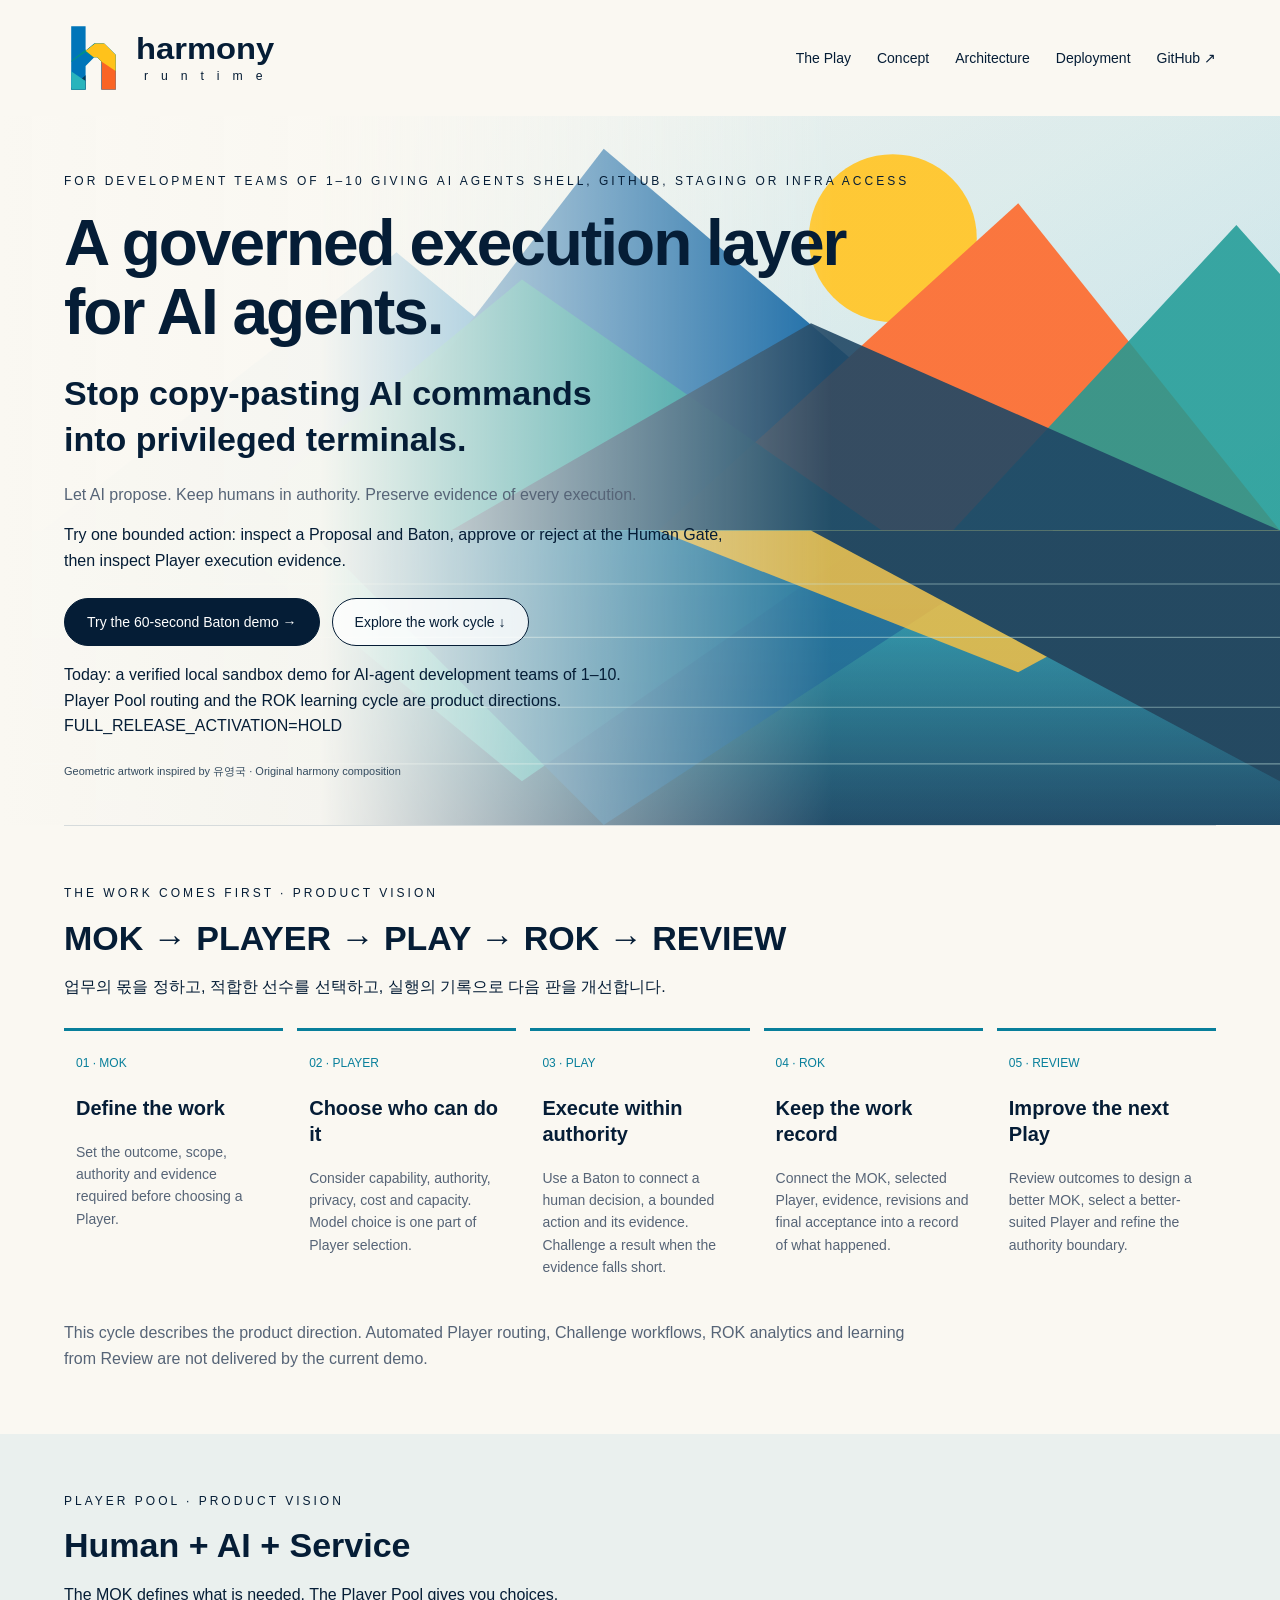
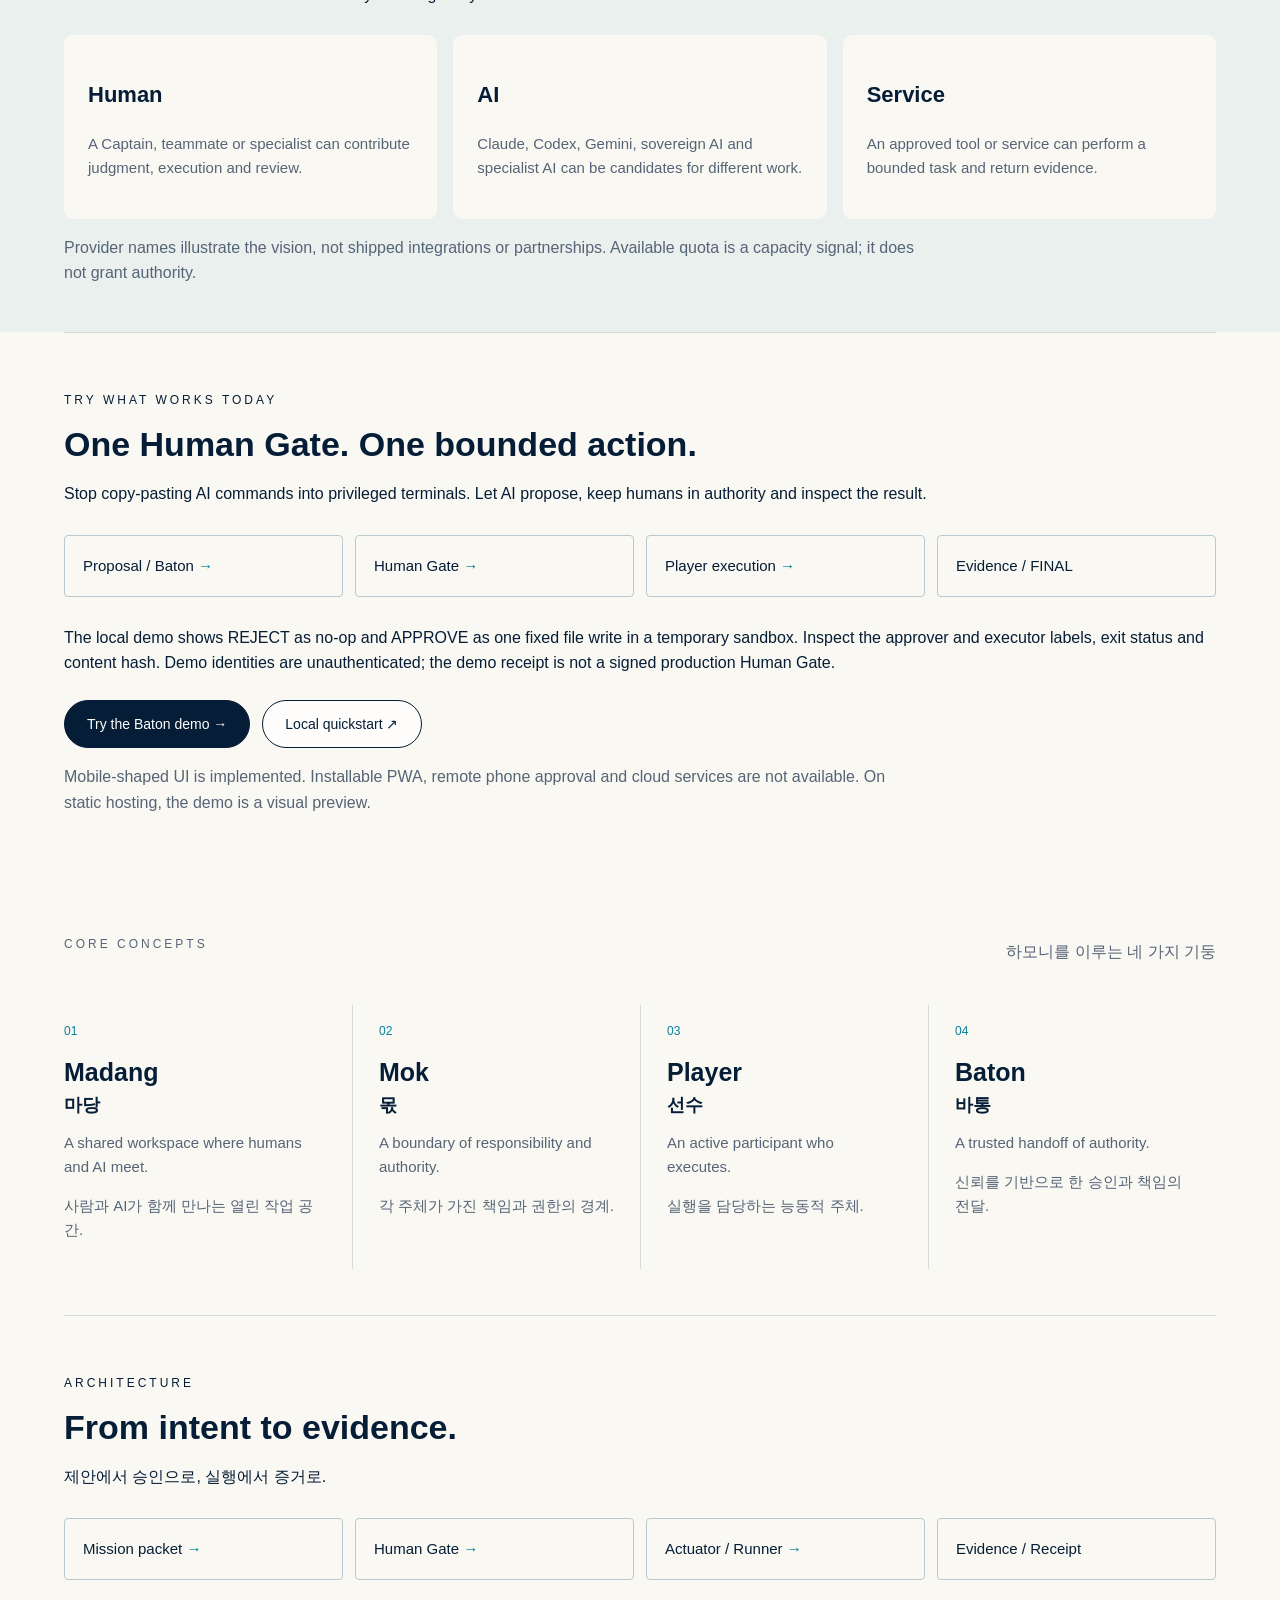
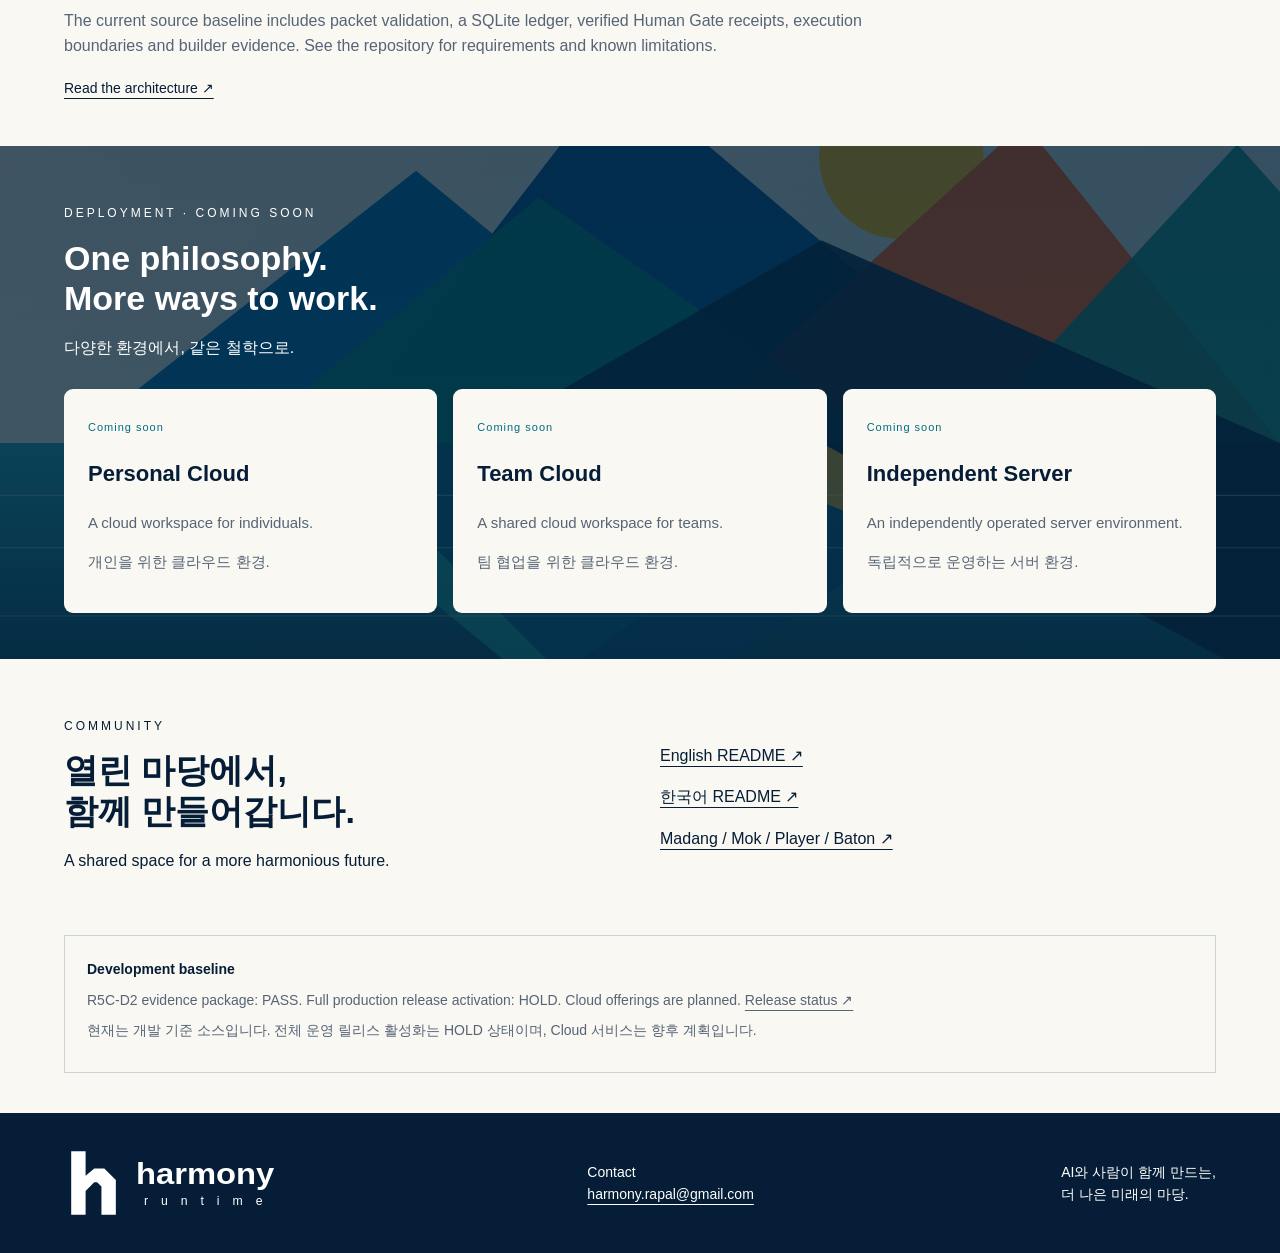
==== commit 32f9386a: "feat(demo): finalize pain-led landing and mobile evidence summary" ====
--- a/docs/index.html
+++ b/docs/index.html
@@ -2,7 +2,7 @@
 <html lang="en"><head><meta charset="utf-8"><meta name="viewport" content="width=device-width,initial-scale=1"><meta name="description" content="harmony runtime — work, human authority and evidence. A vision for Human + AI + Service Players, with a local Baton demo for small AI-agent teams."><meta name="theme-color" content="#051d36"><title>harmony runtime</title><link rel="icon" href="assets/logo-mark.svg" type="image/svg+xml"><link rel="stylesheet" href="style.css"></head>
 <body><a class="skip" href="#main">Skip to content</a>
 <header class="wrap"><a class="brand" href="#home"><img class="wordmark" src="assets/logo.svg" alt="harmony runtime" width="216" height="72"></a><nav aria-label="Main navigation"><a href="#play">The Play</a><a href="#concept">Concept</a><a href="#architecture">Architecture</a><a href="#deployment">Deployment</a><a href="https://github.com/harmony-rapal/harmony-runtime">GitHub ↗</a></nav></header>
-<main id="main"><section class="hero" id="home"><div class="wrap hero-content"><p class="eyebrow">For small teams building with humans, AI and services</p><h1 class="product-title">Big Tech builds better Players.<br>harmony builds a better Play.</h1><p class="tagline">Define the work.<br>Choose the Player.<br>Keep human authority.</p><p class="principle">A governed execution layer for AI agents.<br>A wider vision for Human + AI + Service collaboration.</p><p class="hero-summary">Start with a MOK: a clear outcome, bounded authority and required evidence. Bring the right Player to the work, then use the record to improve the next Play.</p><div class="actions"><a class="button" href="demo.html">Try the 60-second Baton demo →</a><a class="button secondary" href="#play">Explore the work cycle ↓</a></div><p class="hero-summary">Today: a verified local sandbox demo for AI-agent development teams of 1–10.<br>Player Pool routing and the ROK learning cycle are product directions.<br>FULL_RELEASE_ACTIVATION=HOLD</p><p class="credit">Geometric artwork inspired by 유영국 · Original harmony composition</p></div></section>
+<main id="main"><section class="hero" id="home"><div class="wrap hero-content"><p class="eyebrow">For development teams of 1–10 giving AI agents shell, GitHub, staging or infra access</p><h1 class="product-title">A governed execution layer<br>for AI agents.</h1><p class="tagline">Stop copy-pasting AI commands<br>into privileged terminals.</p><p class="principle">Let AI propose. Keep humans in authority. Preserve evidence of every execution.</p><p class="hero-summary">Try one bounded action: inspect a Proposal and Baton, approve or reject at the Human Gate, then inspect Player execution evidence.</p><div class="actions"><a class="button" href="demo.html">Try the 60-second Baton demo →</a><a class="button secondary" href="#play">Explore the work cycle ↓</a></div><p class="hero-summary">Today: a verified local sandbox demo for AI-agent development teams of 1–10.<br>Player Pool routing and the ROK learning cycle are product directions.<br>FULL_RELEASE_ACTIVATION=HOLD</p><p class="credit">Geometric artwork inspired by 유영국 · Original harmony composition</p></div></section>
 <section class="wrap section" id="play"><p class="eyebrow">The work comes first · Product vision</p><h2>MOK → PLAYER → PLAY → ROK → REVIEW</h2><p lang="ko">업무의 몫을 정하고, 적합한 선수를 선택하고, 실행의 기록으로 다음 판을 개선합니다.</p><div class="work-cycle" aria-label="Product vision: work and review cycle"><article><span class="number">01 · MOK</span><h3>Define the work</h3><p>Set the outcome, scope, authority and evidence required before choosing a Player.</p></article><article><span class="number">02 · PLAYER</span><h3>Choose who can do it</h3><p>Consider capability, authority, privacy, cost and capacity. Model choice is one part of Player selection.</p></article><article><span class="number">03 · PLAY</span><h3>Execute within authority</h3><p>Use a Baton to connect a human decision, a bounded action and its evidence. Challenge a result when the evidence falls short.</p></article><article><span class="number">04 · ROK</span><h3>Keep the work record</h3><p>Connect the MOK, selected Player, evidence, revisions and final acceptance into a record of what happened.</p></article><article><span class="number">05 · REVIEW</span><h3>Improve the next Play</h3><p>Review outcomes to design a better MOK, select a better-suited Player and refine the authority boundary.</p></article></div><p class="measure">This cycle describes the product direction. Automated Player routing, Challenge workflows, ROK analytics and learning from Review are not delivered by the current demo.</p></section>
 <section class="player-pool"><div class="wrap section"><p class="eyebrow">Player Pool · Product vision</p><h2>Human + AI + Service</h2><p>The MOK defines what is needed. The Player Pool gives you choices.</p><div class="cards"><article><h3>Human</h3><p>A Captain, teammate or specialist can contribute judgment, execution and review.</p></article><article><h3>AI</h3><p>Claude, Codex, Gemini, sovereign AI and specialist AI can be candidates for different work.</p></article><article><h3>Service</h3><p>An approved tool or service can perform a bounded task and return evidence.</p></article></div><p class="measure">Provider names illustrate the vision, not shipped integrations or partnerships. Available quota is a capacity signal; it does not grant authority.</p></div></section>
 <section class="wrap section" id="today"><p class="eyebrow">Try what works today</p><h2>One Human Gate. One bounded action.</h2><p>Stop copy-pasting AI commands into privileged terminals. Let AI propose, keep humans in authority and inspect the result.</p><div class="flow" aria-label="Implemented local demo flow"><span>Proposal / Baton</span><span>Human Gate</span><span>Player execution</span><span>Evidence / FINAL</span></div><p>The local demo shows REJECT as no-op and APPROVE as one fixed file write in a temporary sandbox. Inspect the approver and executor labels, exit status and content hash. Demo identities are unauthenticated; the demo receipt is not a signed production Human Gate.</p><div class="actions"><a class="button" href="demo.html">Try the Baton demo →</a><a class="button secondary" href="https://github.com/harmony-rapal/harmony-runtime/tree/harmony/demo-001#60-second-baton-demo">Local quickstart ↗</a></div><p class="measure">Mobile-shaped UI is implemented. Installable PWA, remote phone approval and cloud services are not available. On static hosting, the demo is a visual preview.</p></section>
--- a/docs/style.css
+++ b/docs/style.css
@@ -8,3 +8,5 @@
 .product-title{max-width:800px;font-size:clamp(38px,5vw,68px);line-height:1.08;letter-spacing:-2px}.hero .tagline{max-width:660px}.demo-layout{display:grid;grid-template-columns:1fr 390px;gap:64px;padding:36px 0 70px}.demo-title{font-size:clamp(40px,5vw,68px);line-height:1.1;letter-spacing:-2px}.phone{border:8px solid var(--ink);border-radius:36px;background:white;padding:24px;box-shadow:0 16px 40px #051d3618;min-width:0}.phone p{font-size:14px;overflow-wrap:anywhere;margin:4px 0 16px}.phone strong{font-size:12px;text-transform:uppercase;color:var(--muted)}button{font:inherit;border:1px solid var(--ink);border-radius:24px;background:var(--ink);color:white;padding:12px 18px;cursor:pointer}button:disabled{opacity:.45;cursor:default}button:focus-visible{outline:3px solid #ec9c00;outline-offset:3px}#new{margin-top:16px}pre{white-space:pre-wrap;overflow-wrap:anywhere;font-size:12px;background:var(--paper);padding:12px}.phone h2{font-size:21px;overflow-wrap:anywhere}@media(max-width:800px){.demo-layout{grid-template-columns:1fr;gap:24px}.phone{width:min(390px,100%);margin:auto}}
 
 .hero-summary{max-width:690px}.work-cycle{display:grid;grid-template-columns:repeat(5,1fr);gap:14px;margin:28px 0}.work-cycle article{border-top:3px solid #087f9b;padding:18px 12px 0}.work-cycle h3{font-size:20px}.work-cycle p{font-size:14px;color:var(--muted)}.player-pool{background:#eaf0ee}.player-pool .measure{margin-bottom:0}#play,#today{border-top:1px solid #d6dbdc}#play h2{overflow-wrap:anywhere}@media(max-width:1000px){.work-cycle{grid-template-columns:repeat(3,1fr)}}@media(max-width:760px){.work-cycle{grid-template-columns:1fr}.work-cycle article{padding-top:12px}.hero-summary{max-width:100%}}
+
+#evidence-summary{font-size:13px}#evidence-summary dt{font-weight:bold;margin-top:10px}#evidence-summary dd{margin:2px 0;overflow-wrap:anywhere}details summary{cursor:pointer}
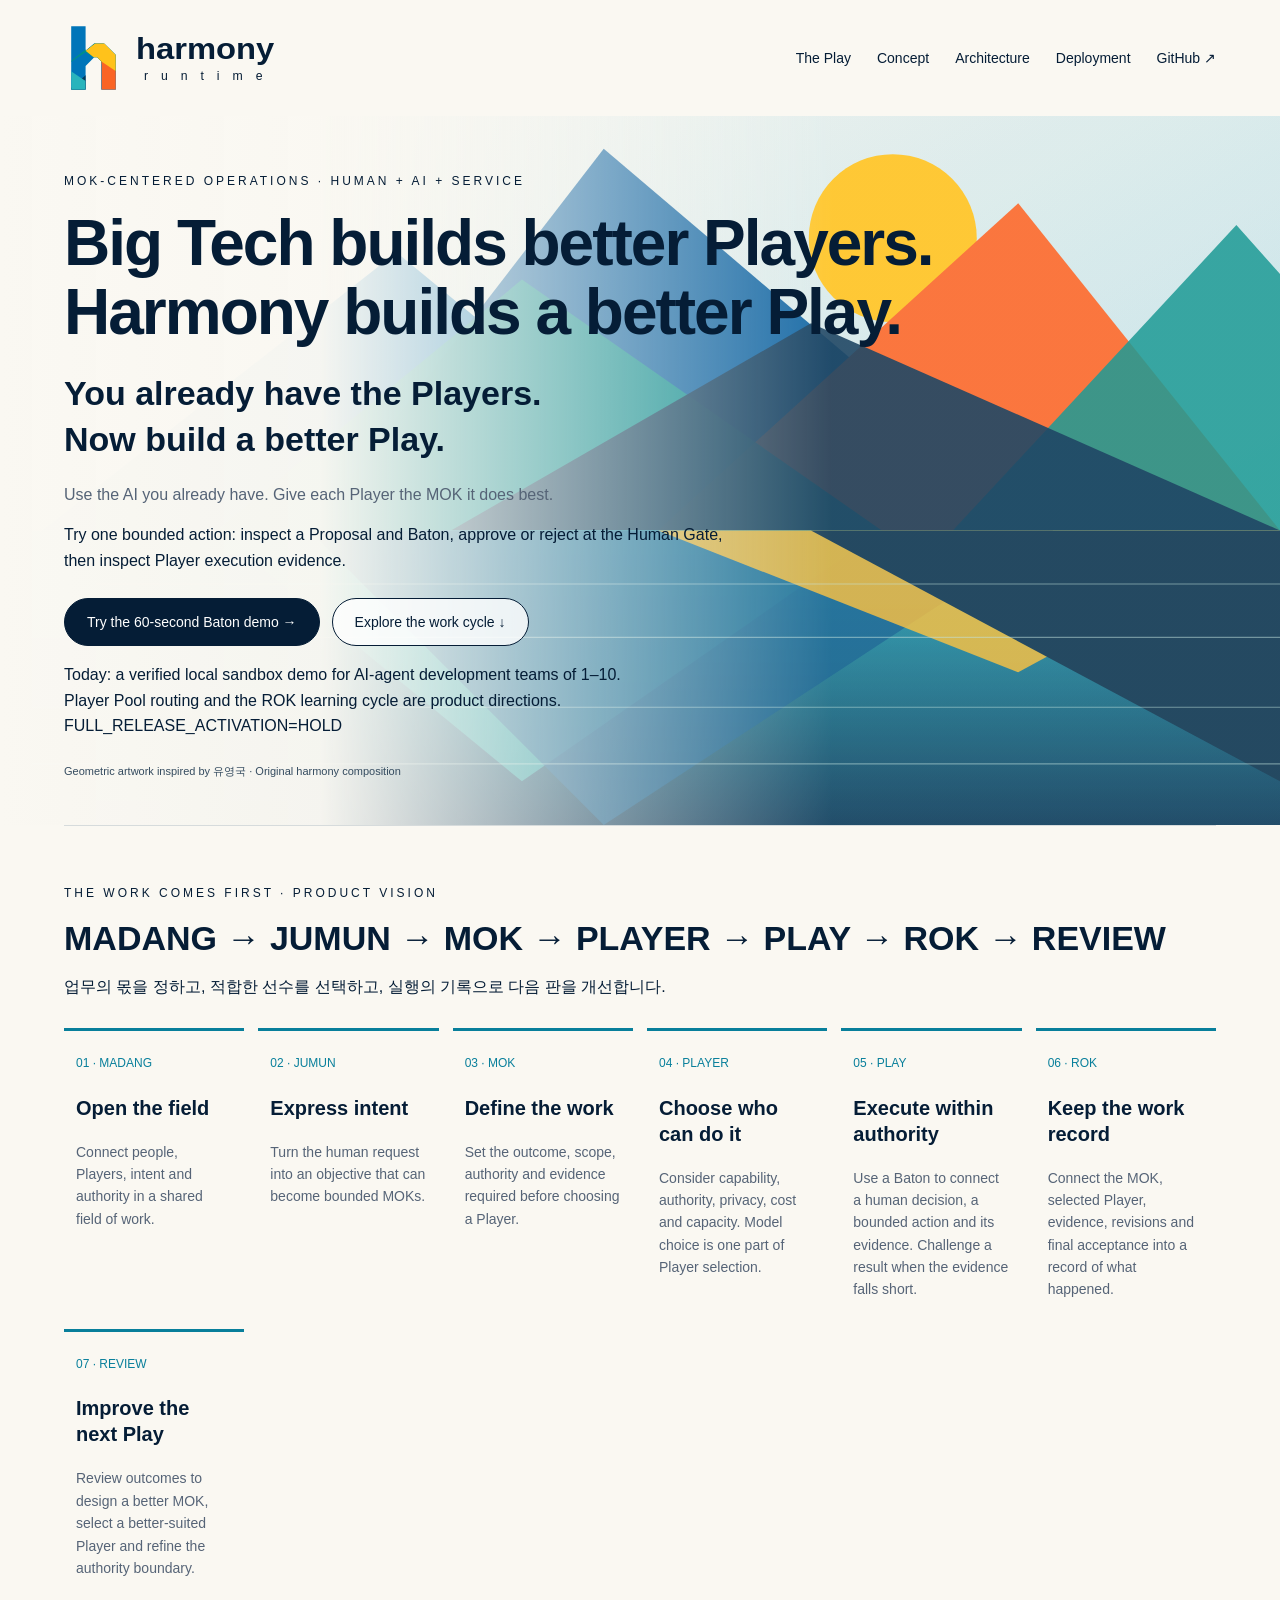
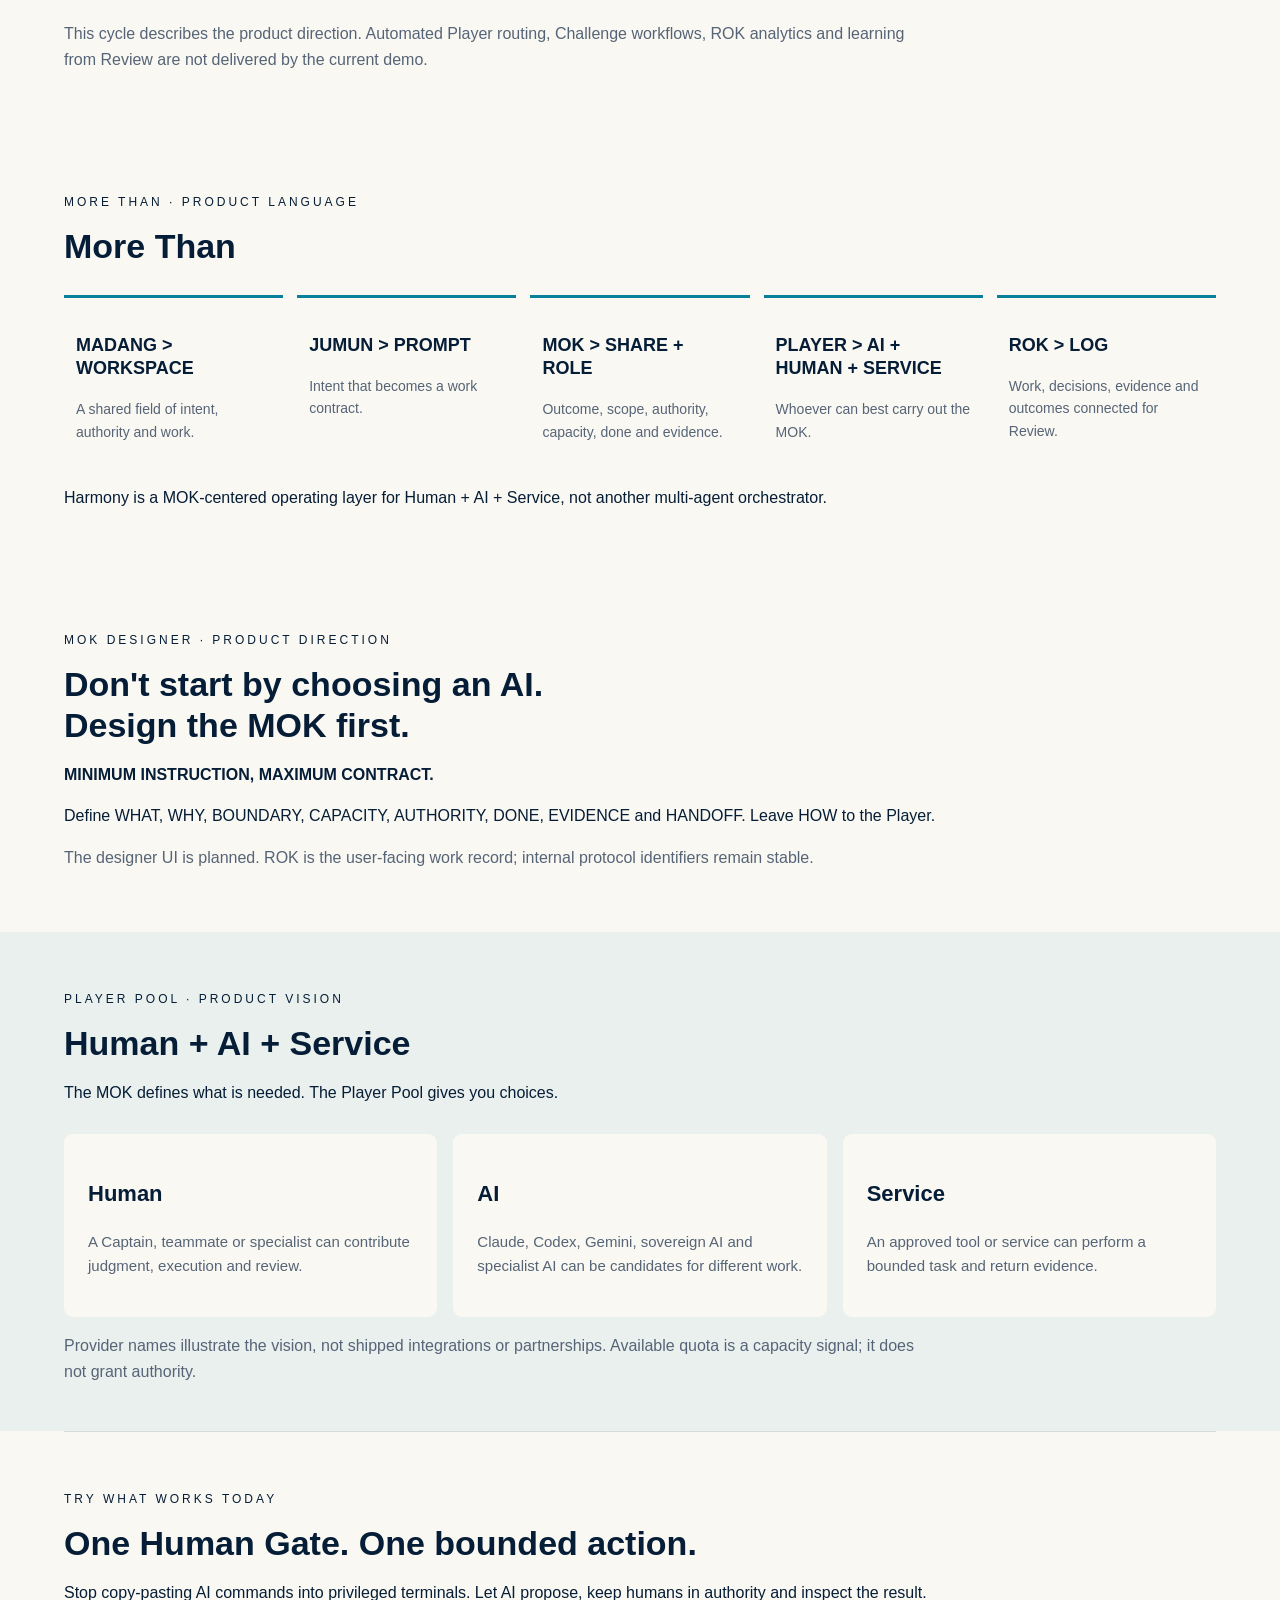
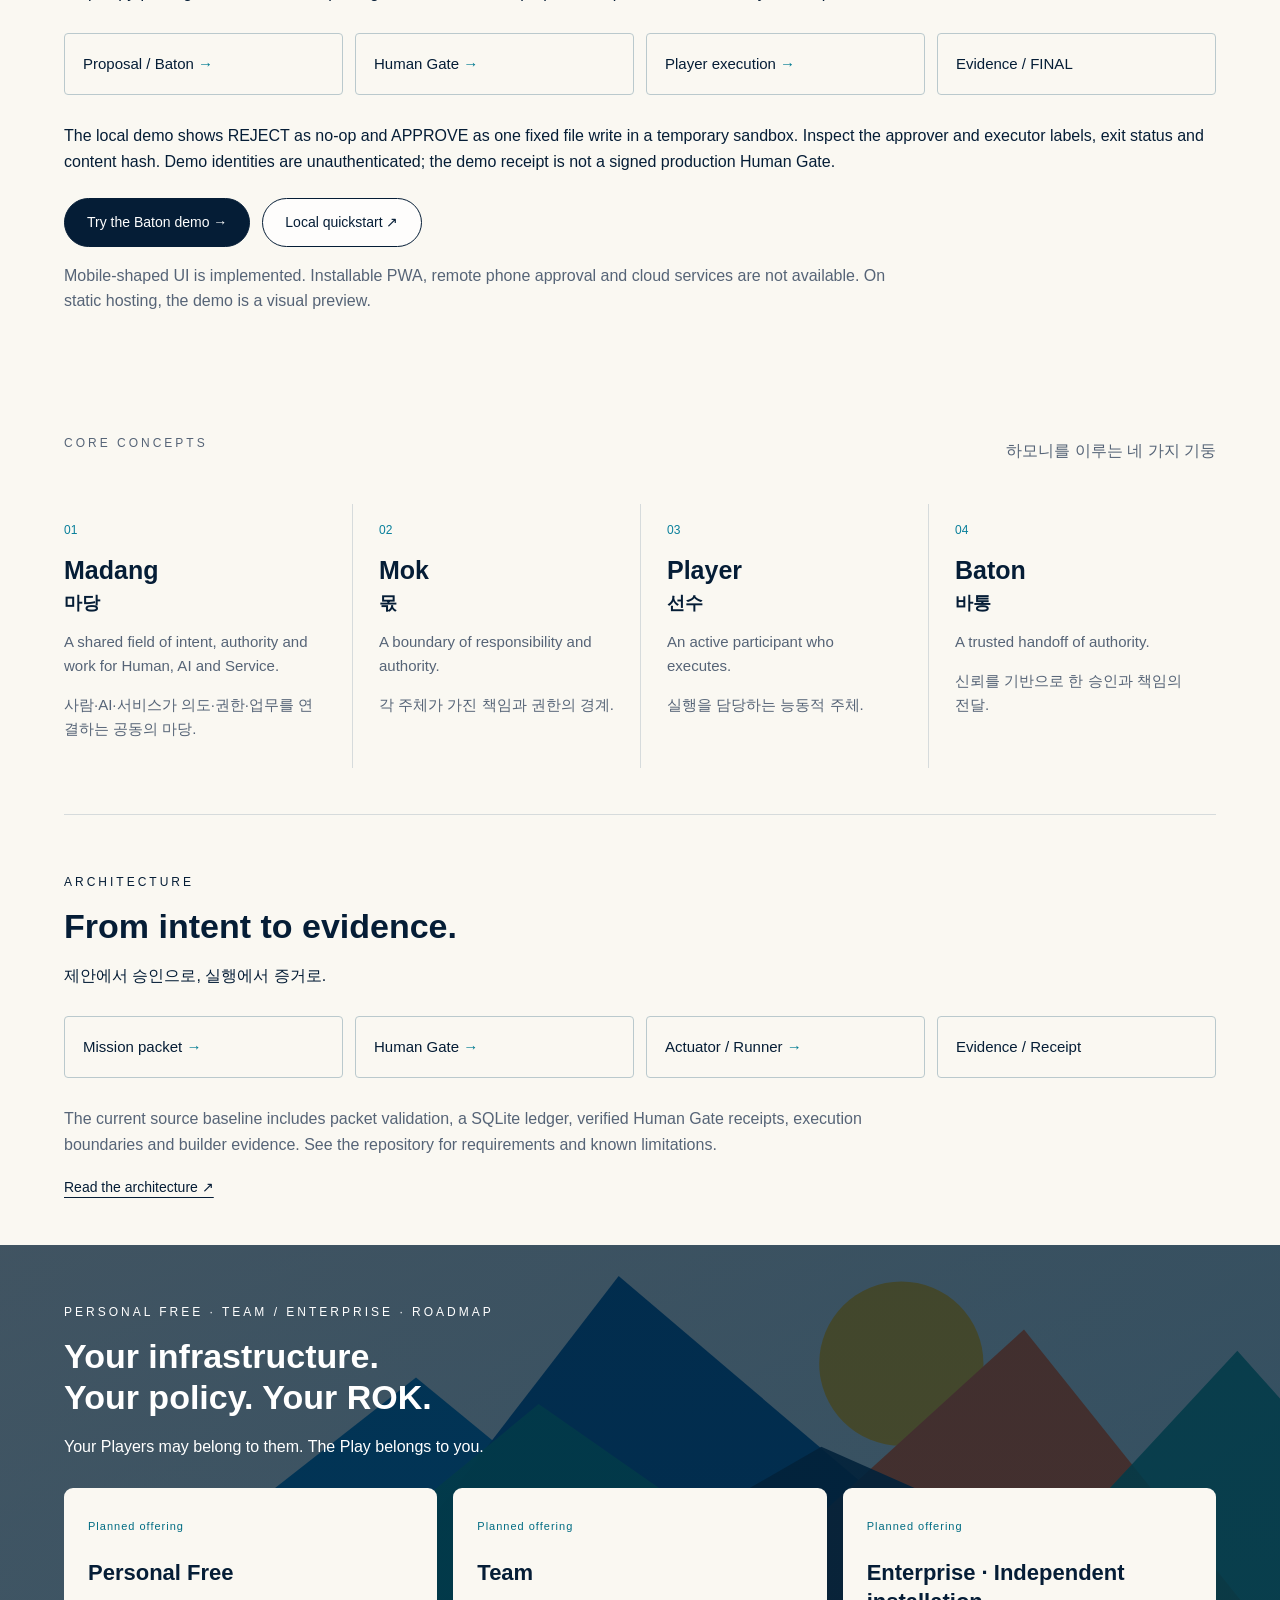
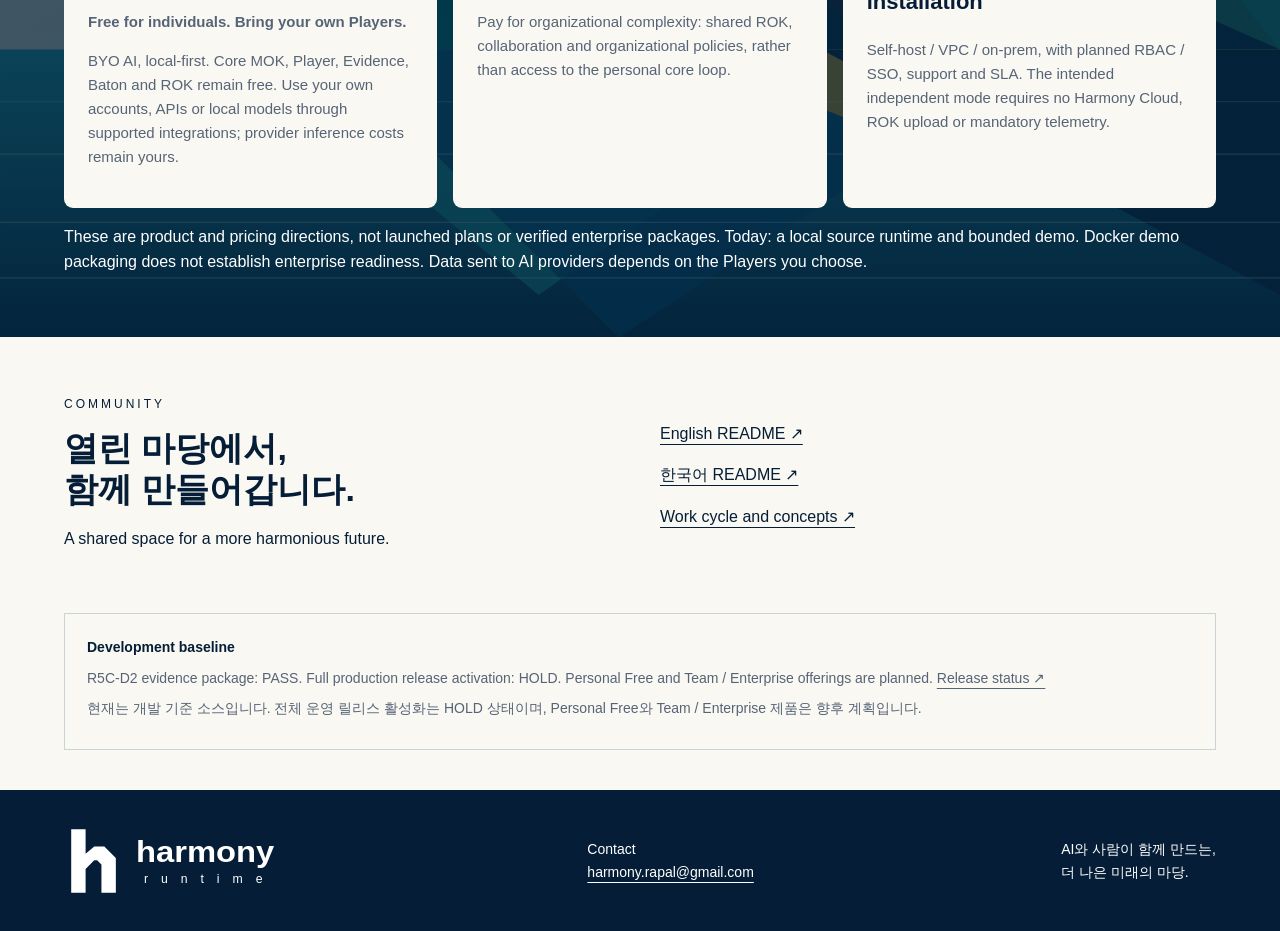
==== commit a5b32215: "docs: position Harmony around MOK, ROK and BYO Players" ====
--- a/docs/index.html
+++ b/docs/index.html
@@ -1,15 +1,17 @@
 <!doctype html>
-<html lang="en"><head><meta charset="utf-8"><meta name="viewport" content="width=device-width,initial-scale=1"><meta name="description" content="harmony runtime — work, human authority and evidence. A vision for Human + AI + Service Players, with a local Baton demo for small AI-agent teams."><meta name="theme-color" content="#051d36"><title>harmony runtime</title><link rel="icon" href="assets/logo-mark.svg" type="image/svg+xml"><link rel="stylesheet" href="style.css"></head>
+<html lang="en"><head><meta charset="utf-8"><meta name="viewport" content="width=device-width,initial-scale=1"><meta name="description" content="Harmony — a MOK-centered operating layer for Human + AI + Service. BYO Players, local-first Personal Free and independent Team / Enterprise are product directions. Try the local Baton demo."><meta name="theme-color" content="#051d36"><title>harmony runtime</title><link rel="icon" href="assets/logo-mark.svg" type="image/svg+xml"><link rel="stylesheet" href="style.css"></head>
 <body><a class="skip" href="#main">Skip to content</a>
 <header class="wrap"><a class="brand" href="#home"><img class="wordmark" src="assets/logo.svg" alt="harmony runtime" width="216" height="72"></a><nav aria-label="Main navigation"><a href="#play">The Play</a><a href="#concept">Concept</a><a href="#architecture">Architecture</a><a href="#deployment">Deployment</a><a href="https://github.com/harmony-rapal/harmony-runtime">GitHub ↗</a></nav></header>
-<main id="main"><section class="hero" id="home"><div class="wrap hero-content"><p class="eyebrow">For development teams of 1–10 giving AI agents shell, GitHub, staging or infra access</p><h1 class="product-title">A governed execution layer<br>for AI agents.</h1><p class="tagline">Stop copy-pasting AI commands<br>into privileged terminals.</p><p class="principle">Let AI propose. Keep humans in authority. Preserve evidence of every execution.</p><p class="hero-summary">Try one bounded action: inspect a Proposal and Baton, approve or reject at the Human Gate, then inspect Player execution evidence.</p><div class="actions"><a class="button" href="demo.html">Try the 60-second Baton demo →</a><a class="button secondary" href="#play">Explore the work cycle ↓</a></div><p class="hero-summary">Today: a verified local sandbox demo for AI-agent development teams of 1–10.<br>Player Pool routing and the ROK learning cycle are product directions.<br>FULL_RELEASE_ACTIVATION=HOLD</p><p class="credit">Geometric artwork inspired by 유영국 · Original harmony composition</p></div></section>
-<section class="wrap section" id="play"><p class="eyebrow">The work comes first · Product vision</p><h2>MOK → PLAYER → PLAY → ROK → REVIEW</h2><p lang="ko">업무의 몫을 정하고, 적합한 선수를 선택하고, 실행의 기록으로 다음 판을 개선합니다.</p><div class="work-cycle" aria-label="Product vision: work and review cycle"><article><span class="number">01 · MOK</span><h3>Define the work</h3><p>Set the outcome, scope, authority and evidence required before choosing a Player.</p></article><article><span class="number">02 · PLAYER</span><h3>Choose who can do it</h3><p>Consider capability, authority, privacy, cost and capacity. Model choice is one part of Player selection.</p></article><article><span class="number">03 · PLAY</span><h3>Execute within authority</h3><p>Use a Baton to connect a human decision, a bounded action and its evidence. Challenge a result when the evidence falls short.</p></article><article><span class="number">04 · ROK</span><h3>Keep the work record</h3><p>Connect the MOK, selected Player, evidence, revisions and final acceptance into a record of what happened.</p></article><article><span class="number">05 · REVIEW</span><h3>Improve the next Play</h3><p>Review outcomes to design a better MOK, select a better-suited Player and refine the authority boundary.</p></article></div><p class="measure">This cycle describes the product direction. Automated Player routing, Challenge workflows, ROK analytics and learning from Review are not delivered by the current demo.</p></section>
+<main id="main"><section class="hero" id="home"><div class="wrap hero-content"><p class="eyebrow">MOK-centered operations · Human + AI + Service</p><h1 class="product-title">Big Tech builds better Players.<br>Harmony builds a better Play.</h1><p class="tagline">You already have the Players.<br>Now build a better Play.</p><p class="principle">Use the AI you already have. Give each Player the MOK it does best.</p><p class="hero-summary">Try one bounded action: inspect a Proposal and Baton, approve or reject at the Human Gate, then inspect Player execution evidence.</p><div class="actions"><a class="button" href="demo.html">Try the 60-second Baton demo →</a><a class="button secondary" href="#play">Explore the work cycle ↓</a></div><p class="hero-summary">Today: a verified local sandbox demo for AI-agent development teams of 1–10.<br>Player Pool routing and the ROK learning cycle are product directions.<br>FULL_RELEASE_ACTIVATION=HOLD</p><p class="credit">Geometric artwork inspired by 유영국 · Original harmony composition</p></div></section>
+<section class="wrap section" id="play"><p class="eyebrow">The work comes first · Product vision</p><h2>MADANG → JUMUN → MOK → PLAYER → PLAY → ROK → REVIEW</h2><p lang="ko">업무의 몫을 정하고, 적합한 선수를 선택하고, 실행의 기록으로 다음 판을 개선합니다.</p><div class="work-cycle" aria-label="Product vision: work and review cycle"><article><span class="number">01 · MADANG</span><h3>Open the field</h3><p>Connect people, Players, intent and authority in a shared field of work.</p></article><article><span class="number">02 · JUMUN</span><h3>Express intent</h3><p>Turn the human request into an objective that can become bounded MOKs.</p></article><article><span class="number">03 · MOK</span><h3>Define the work</h3><p>Set the outcome, scope, authority and evidence required before choosing a Player.</p></article><article><span class="number">04 · PLAYER</span><h3>Choose who can do it</h3><p>Consider capability, authority, privacy, cost and capacity. Model choice is one part of Player selection.</p></article><article><span class="number">05 · PLAY</span><h3>Execute within authority</h3><p>Use a Baton to connect a human decision, a bounded action and its evidence. Challenge a result when the evidence falls short.</p></article><article><span class="number">06 · ROK</span><h3>Keep the work record</h3><p>Connect the MOK, selected Player, evidence, revisions and final acceptance into a record of what happened.</p></article><article><span class="number">07 · REVIEW</span><h3>Improve the next Play</h3><p>Review outcomes to design a better MOK, select a better-suited Player and refine the authority boundary.</p></article></div><p class="measure">This cycle describes the product direction. Automated Player routing, Challenge workflows, ROK analytics and learning from Review are not delivered by the current demo.</p></section>
+<section class="wrap section" id="more-than"><p class="eyebrow">More Than · Product language</p><h2>More Than</h2><div class="work-cycle"><article><h3>MADANG &gt; WORKSPACE</h3><p>A shared field of intent, authority and work.</p></article><article><h3>JUMUN &gt; PROMPT</h3><p>Intent that becomes a work contract.</p></article><article><h3>MOK &gt; SHARE + ROLE</h3><p>Outcome, scope, authority, capacity, done and evidence.</p></article><article><h3>PLAYER &gt; AI + HUMAN + SERVICE</h3><p>Whoever can best carry out the MOK.</p></article><article><h3>ROK &gt; LOG</h3><p>Work, decisions, evidence and outcomes connected for Review.</p></article></div><p>Harmony is a MOK-centered operating layer for Human + AI + Service, not another multi-agent orchestrator.</p></section>
+<section class="wrap section" id="mok-designer"><p class="eyebrow">MOK Designer · Product direction</p><h2>Don't start by choosing an AI.<br>Design the MOK first.</h2><p><strong>MINIMUM INSTRUCTION, MAXIMUM CONTRACT.</strong></p><p>Define WHAT, WHY, BOUNDARY, CAPACITY, AUTHORITY, DONE, EVIDENCE and HANDOFF. Leave HOW to the Player.</p><p class="measure">The designer UI is planned. ROK is the user-facing work record; internal protocol identifiers remain stable.</p></section>
 <section class="player-pool"><div class="wrap section"><p class="eyebrow">Player Pool · Product vision</p><h2>Human + AI + Service</h2><p>The MOK defines what is needed. The Player Pool gives you choices.</p><div class="cards"><article><h3>Human</h3><p>A Captain, teammate or specialist can contribute judgment, execution and review.</p></article><article><h3>AI</h3><p>Claude, Codex, Gemini, sovereign AI and specialist AI can be candidates for different work.</p></article><article><h3>Service</h3><p>An approved tool or service can perform a bounded task and return evidence.</p></article></div><p class="measure">Provider names illustrate the vision, not shipped integrations or partnerships. Available quota is a capacity signal; it does not grant authority.</p></div></section>
-<section class="wrap section" id="today"><p class="eyebrow">Try what works today</p><h2>One Human Gate. One bounded action.</h2><p>Stop copy-pasting AI commands into privileged terminals. Let AI propose, keep humans in authority and inspect the result.</p><div class="flow" aria-label="Implemented local demo flow"><span>Proposal / Baton</span><span>Human Gate</span><span>Player execution</span><span>Evidence / FINAL</span></div><p>The local demo shows REJECT as no-op and APPROVE as one fixed file write in a temporary sandbox. Inspect the approver and executor labels, exit status and content hash. Demo identities are unauthenticated; the demo receipt is not a signed production Human Gate.</p><div class="actions"><a class="button" href="demo.html">Try the Baton demo →</a><a class="button secondary" href="https://github.com/harmony-rapal/harmony-runtime/tree/harmony/demo-001#60-second-baton-demo">Local quickstart ↗</a></div><p class="measure">Mobile-shaped UI is implemented. Installable PWA, remote phone approval and cloud services are not available. On static hosting, the demo is a visual preview.</p></section>
-<section class="wrap section" id="concept"><div class="section-heading"><p class="eyebrow">Core concepts</p><p lang="ko">하모니를 이루는 네 가지 기둥</p></div><div class="concepts"><article><span class="number">01</span><h2>Madang <small lang="ko">마당</small></h2><p>A shared workspace where humans and AI meet.</p><p lang="ko">사람과 AI가 함께 만나는 열린 작업 공간.</p></article><article><span class="number">02</span><h2>Mok <small lang="ko">몫</small></h2><p>A boundary of responsibility and authority.</p><p lang="ko">각 주체가 가진 책임과 권한의 경계.</p></article><article><span class="number">03</span><h2>Player <small lang="ko">선수</small></h2><p>An active participant who executes.</p><p lang="ko">실행을 담당하는 능동적 주체.</p></article><article><span class="number">04</span><h2>Baton <small lang="ko">바통</small></h2><p>A trusted handoff of authority.</p><p lang="ko">신뢰를 기반으로 한 승인과 책임의 전달.</p></article></div></section>
+<section class="wrap section" id="today"><p class="eyebrow">Try what works today</p><h2>One Human Gate. One bounded action.</h2><p>Stop copy-pasting AI commands into privileged terminals. Let AI propose, keep humans in authority and inspect the result.</p><div class="flow" aria-label="Implemented local demo flow"><span>Proposal / Baton</span><span>Human Gate</span><span>Player execution</span><span>Evidence / FINAL</span></div><p>The local demo shows REJECT as no-op and APPROVE as one fixed file write in a temporary sandbox. Inspect the approver and executor labels, exit status and content hash. Demo identities are unauthenticated; the demo receipt is not a signed production Human Gate.</p><div class="actions"><a class="button" href="demo.html">Try the Baton demo →</a><a class="button secondary" href="https://github.com/harmony-rapal/harmony-runtime/blob/main/README.md#60-second-baton-demo">Local quickstart ↗</a></div><p class="measure">Mobile-shaped UI is implemented. Installable PWA, remote phone approval and cloud services are not available. On static hosting, the demo is a visual preview.</p></section>
+<section class="wrap section" id="concept"><div class="section-heading"><p class="eyebrow">Core concepts</p><p lang="ko">하모니를 이루는 네 가지 기둥</p></div><div class="concepts"><article><span class="number">01</span><h2>Madang <small lang="ko">마당</small></h2><p>A shared field of intent, authority and work for Human, AI and Service.</p><p lang="ko">사람·AI·서비스가 의도·권한·업무를 연결하는 공동의 마당.</p></article><article><span class="number">02</span><h2>Mok <small lang="ko">몫</small></h2><p>A boundary of responsibility and authority.</p><p lang="ko">각 주체가 가진 책임과 권한의 경계.</p></article><article><span class="number">03</span><h2>Player <small lang="ko">선수</small></h2><p>An active participant who executes.</p><p lang="ko">실행을 담당하는 능동적 주체.</p></article><article><span class="number">04</span><h2>Baton <small lang="ko">바통</small></h2><p>A trusted handoff of authority.</p><p lang="ko">신뢰를 기반으로 한 승인과 책임의 전달.</p></article></div></section>
 <section class="wrap section" id="architecture"><p class="eyebrow">Architecture</p><h2>From intent to evidence.</h2><p lang="ko">제안에서 승인으로, 실행에서 증거로.</p><div class="flow" aria-label="Mission lifecycle"><span>Mission packet</span><span>Human Gate</span><span>Actuator / Runner</span><span>Evidence / Receipt</span></div><p class="measure">The current source baseline includes packet validation, a SQLite ledger, verified Human Gate receipts, execution boundaries and builder evidence. See the repository for requirements and known limitations.</p><a class="text-link" href="https://github.com/harmony-rapal/harmony-runtime/blob/main/docs/ARCHITECTURE.md">Read the architecture ↗</a></section>
-<section class="deployment" id="deployment"><div class="wrap section"><p class="eyebrow">Deployment · Coming soon</p><h2>One philosophy.<br>More ways to work.</h2><p lang="ko">다양한 환경에서, 같은 철학으로.</p><div class="cards"><article><span class="badge">Coming soon</span><h3>Personal Cloud</h3><p>A cloud workspace for individuals.</p><p lang="ko">개인을 위한 클라우드 환경.</p></article><article><span class="badge">Coming soon</span><h3>Team Cloud</h3><p>A shared cloud workspace for teams.</p><p lang="ko">팀 협업을 위한 클라우드 환경.</p></article><article><span class="badge">Coming soon</span><h3>Independent Server</h3><p>An independently operated server environment.</p><p lang="ko">독립적으로 운영하는 서버 환경.</p></article></div></div></section>
-<section class="wrap section community"><div><p class="eyebrow">Community</p><h2 lang="ko">열린 마당에서,<br>함께 만들어갑니다.</h2><p>A shared space for a more harmonious future.</p></div><div class="resources"><a href="https://github.com/harmony-rapal/harmony-runtime/blob/main/README.md">English README ↗</a><a href="https://github.com/harmony-rapal/harmony-runtime/blob/main/README_KO.md" lang="ko">한국어 README ↗</a><a href="https://github.com/harmony-rapal/harmony-runtime/blob/main/docs/CONCEPTS.md">Madang / Mok / Player / Baton ↗</a></div></section>
-<aside class="wrap status"><strong>Development baseline</strong><p>R5C-D2 evidence package: PASS. Full production release activation: HOLD. Cloud offerings are planned. <a href="https://github.com/harmony-rapal/harmony-runtime/blob/main/RELEASE_STATUS.md">Release status ↗</a></p><p lang="ko">현재는 개발 기준 소스입니다. 전체 운영 릴리스 활성화는 HOLD 상태이며, Cloud 서비스는 향후 계획입니다.</p></aside></main>
+<section class="deployment" id="deployment"><div class="wrap section"><p class="eyebrow">Personal Free · Team / Enterprise · Roadmap</p><h2>Your infrastructure.<br>Your policy. Your ROK.</h2><p>Your Players may belong to them. The Play belongs to you.</p><div class="cards"><article><span class="badge">Planned offering</span><h3>Personal Free</h3><p><strong>Free for individuals. Bring your own Players.</strong></p><p>BYO AI, local-first. Core MOK, Player, Evidence, Baton and ROK remain free. Use your own accounts, APIs or local models through supported integrations; provider inference costs remain yours.</p></article><article><span class="badge">Planned offering</span><h3>Team</h3><p>Pay for organizational complexity: shared ROK, collaboration and organizational policies, rather than access to the personal core loop.</p></article><article><span class="badge">Planned offering</span><h3>Enterprise · Independent installation</h3><p>Self-host / VPC / on-prem, with planned RBAC / SSO, support and SLA. The intended independent mode requires no Harmony Cloud, ROK upload or mandatory telemetry.</p></article></div><p>These are product and pricing directions, not launched plans or verified enterprise packages. Today: a local source runtime and bounded demo. Docker demo packaging does not establish enterprise readiness. Data sent to AI providers depends on the Players you choose.</p></div></section>
+<section class="wrap section community"><div><p class="eyebrow">Community</p><h2 lang="ko">열린 마당에서,<br>함께 만들어갑니다.</h2><p>A shared space for a more harmonious future.</p></div><div class="resources"><a href="https://github.com/harmony-rapal/harmony-runtime/blob/main/README.md">English README ↗</a><a href="https://github.com/harmony-rapal/harmony-runtime/blob/main/README_KO.md" lang="ko">한국어 README ↗</a><a href="https://github.com/harmony-rapal/harmony-runtime/blob/main/docs/CONCEPTS.md">Work cycle and concepts ↗</a></div></section>
+<aside class="wrap status"><strong>Development baseline</strong><p>R5C-D2 evidence package: PASS. Full production release activation: HOLD. Personal Free and Team / Enterprise offerings are planned. <a href="https://github.com/harmony-rapal/harmony-runtime/blob/main/RELEASE_STATUS.md">Release status ↗</a></p><p lang="ko">현재는 개발 기준 소스입니다. 전체 운영 릴리스 활성화는 HOLD 상태이며, Personal Free와 Team / Enterprise 제품은 향후 계획입니다.</p></aside></main>
 <footer><div class="wrap"><a class="brand" href="#home"><img class="wordmark" src="assets/logo-mono.svg" alt="harmony runtime" width="216" height="72"></a><p>Contact<br><a href="mailto:harmony.rapal@gmail.com">harmony.rapal@gmail.com</a></p><p lang="ko">AI와 사람이 함께 만드는,<br>더 나은 미래의 마당.</p></div></footer></body></html>
 
--- a/docs/style.css
+++ b/docs/style.css
@@ -10,3 +10,6 @@
 .hero-summary{max-width:690px}.work-cycle{display:grid;grid-template-columns:repeat(5,1fr);gap:14px;margin:28px 0}.work-cycle article{border-top:3px solid #087f9b;padding:18px 12px 0}.work-cycle h3{font-size:20px}.work-cycle p{font-size:14px;color:var(--muted)}.player-pool{background:#eaf0ee}.player-pool .measure{margin-bottom:0}#play,#today{border-top:1px solid #d6dbdc}#play h2{overflow-wrap:anywhere}@media(max-width:1000px){.work-cycle{grid-template-columns:repeat(3,1fr)}}@media(max-width:760px){.work-cycle{grid-template-columns:1fr}.work-cycle article{padding-top:12px}.hero-summary{max-width:100%}}
 
 #evidence-summary{font-size:13px}#evidence-summary dt{font-weight:bold;margin-top:10px}#evidence-summary dd{margin:2px 0;overflow-wrap:anywhere}details summary{cursor:pointer}
+
+/* Product copy must wrap within narrow viewports. */
+.work-cycle{grid-template-columns:repeat(auto-fit,minmax(180px,1fr))}.work-cycle article{min-width:0;overflow-wrap:anywhere}.product-title{max-width:960px}#more-than h3{font-size:18px}nav,.actions{min-width:0}@media(max-width:760px){.work-cycle{grid-template-columns:1fr}.product-title{font-size:clamp(32px,8vw,48px);letter-spacing:-1px}}
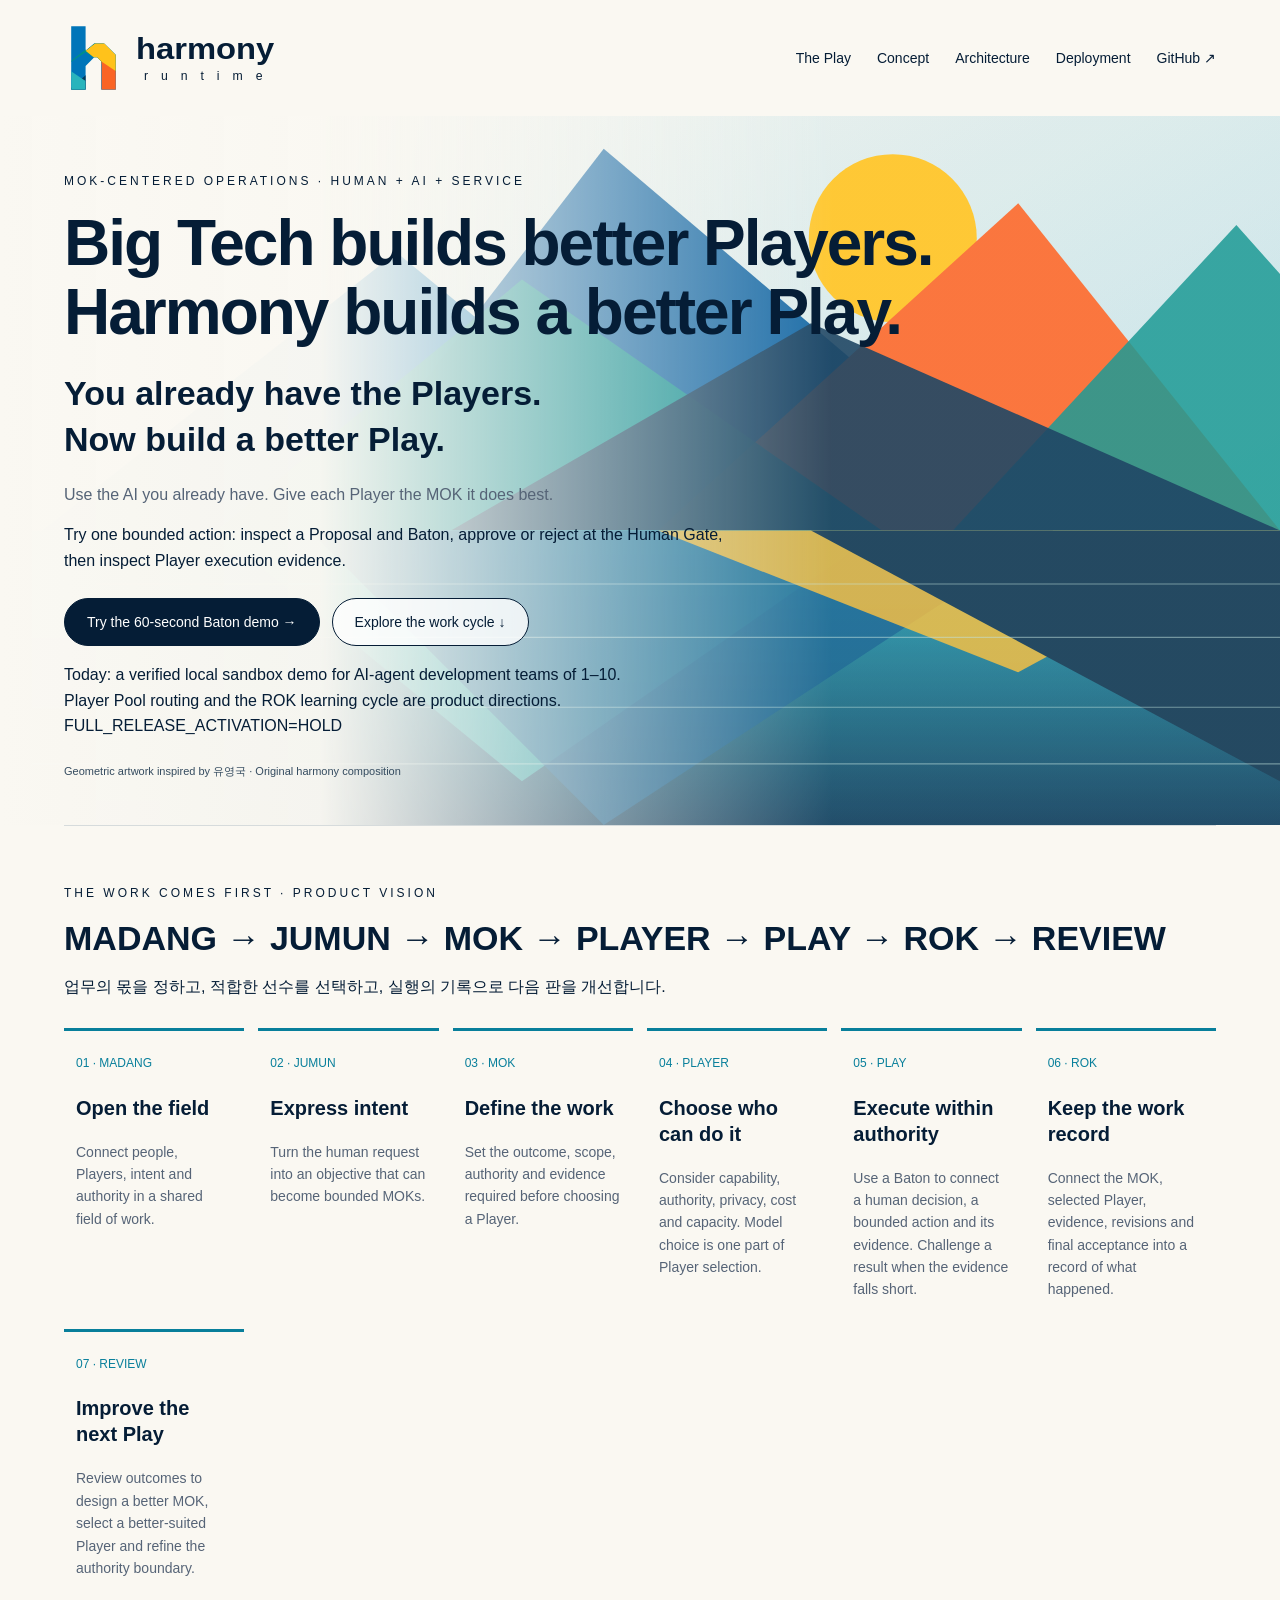
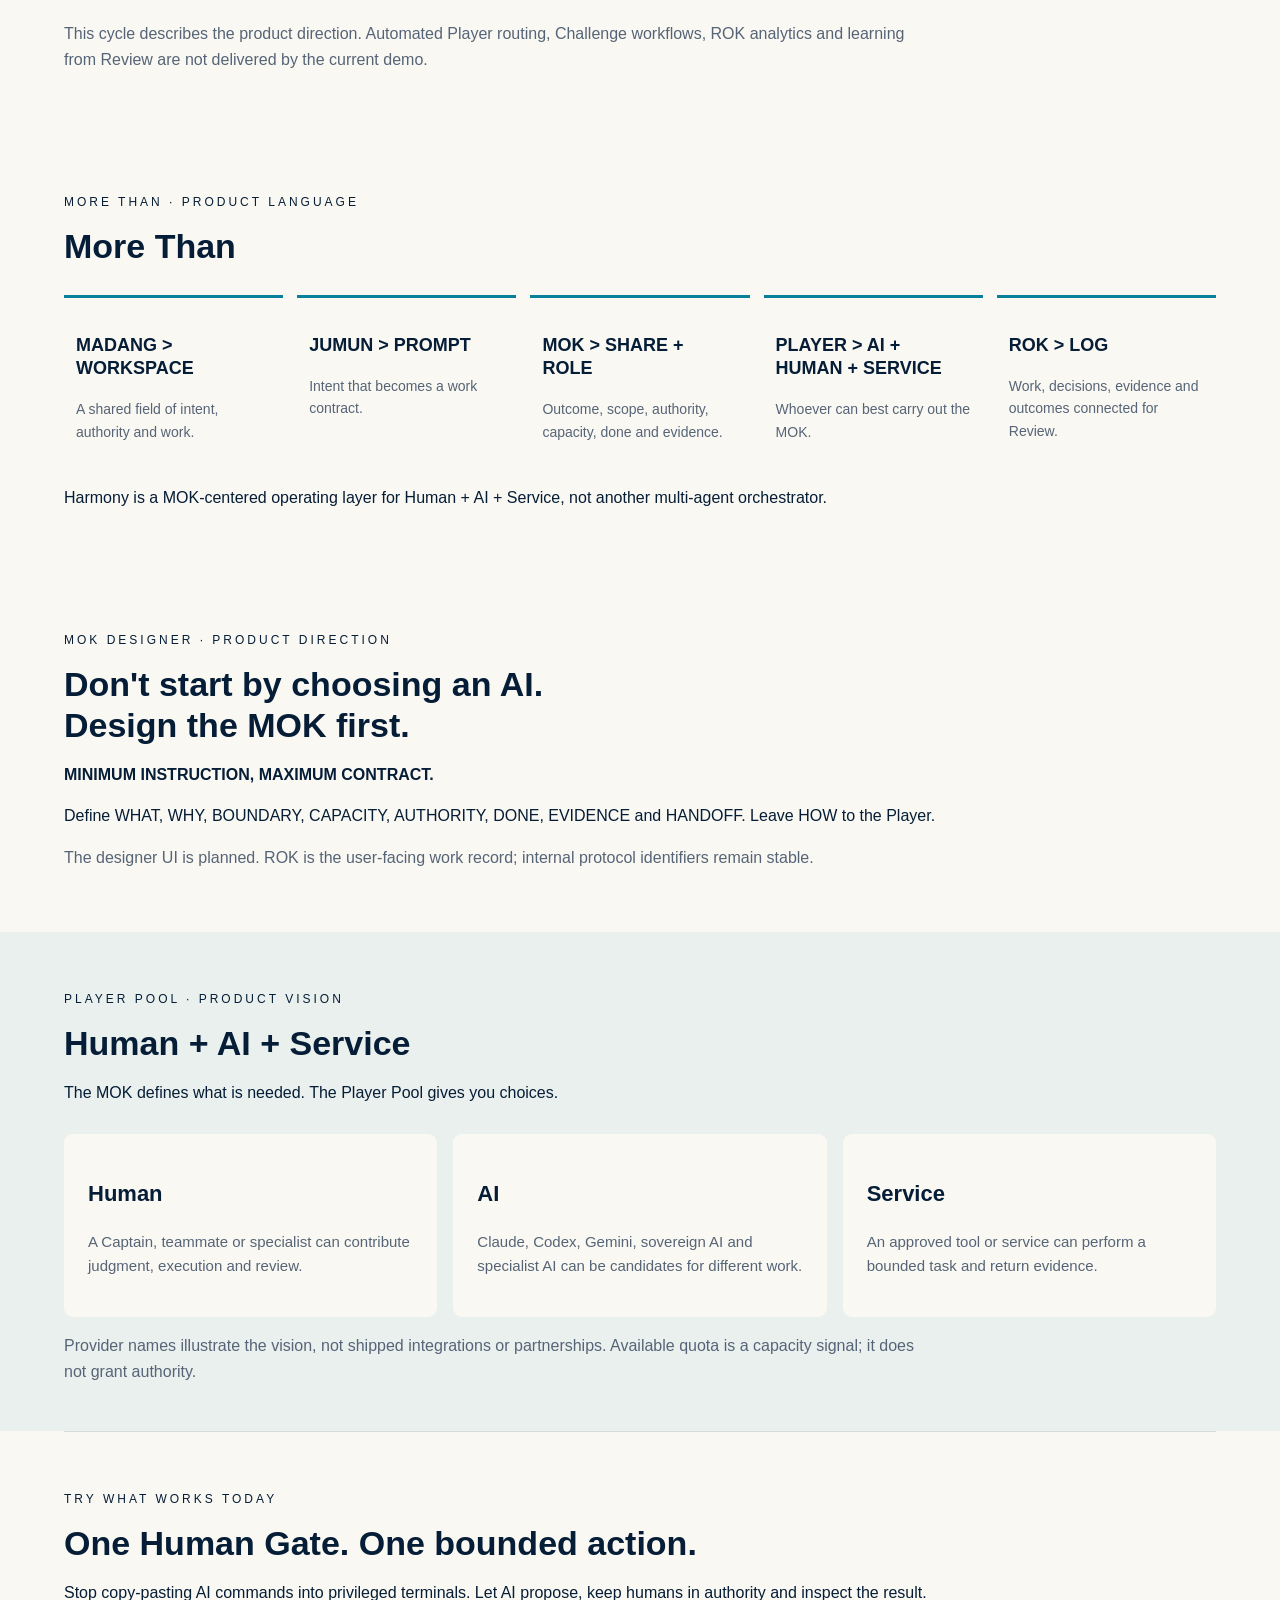
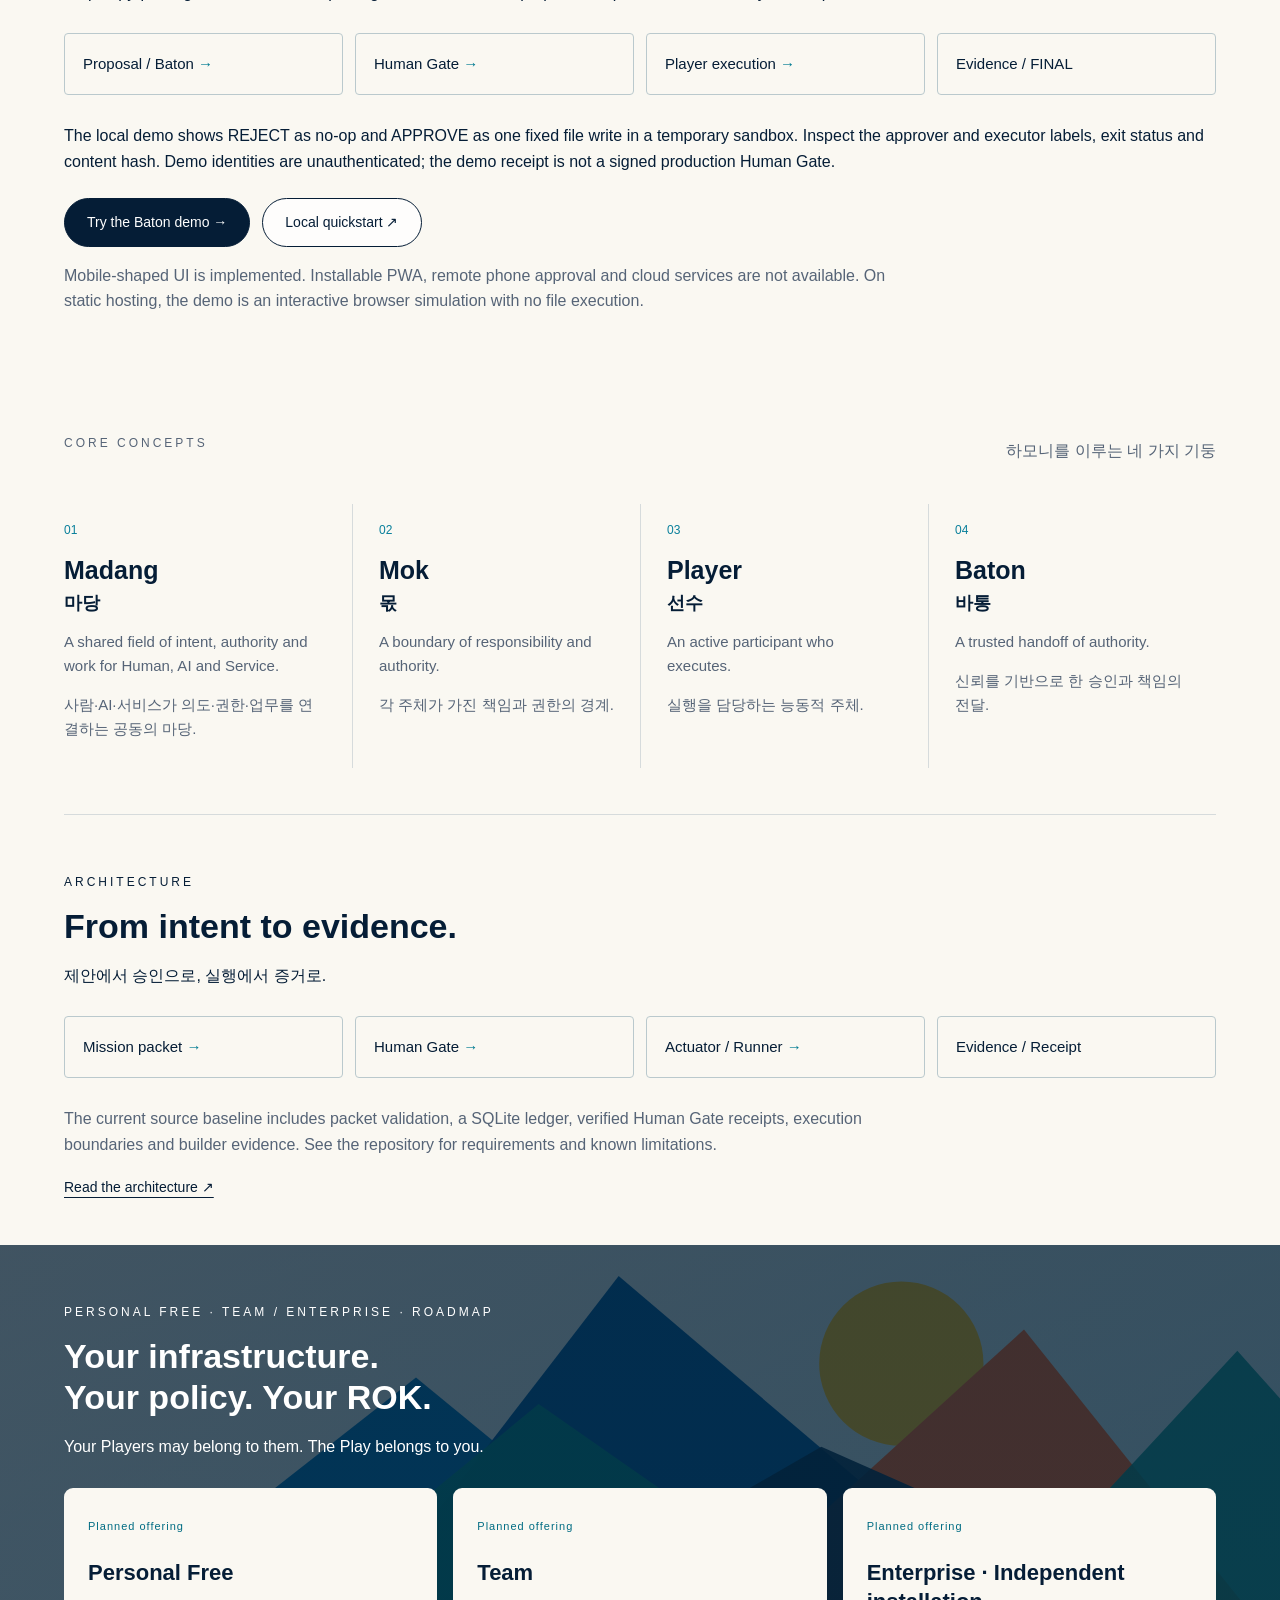
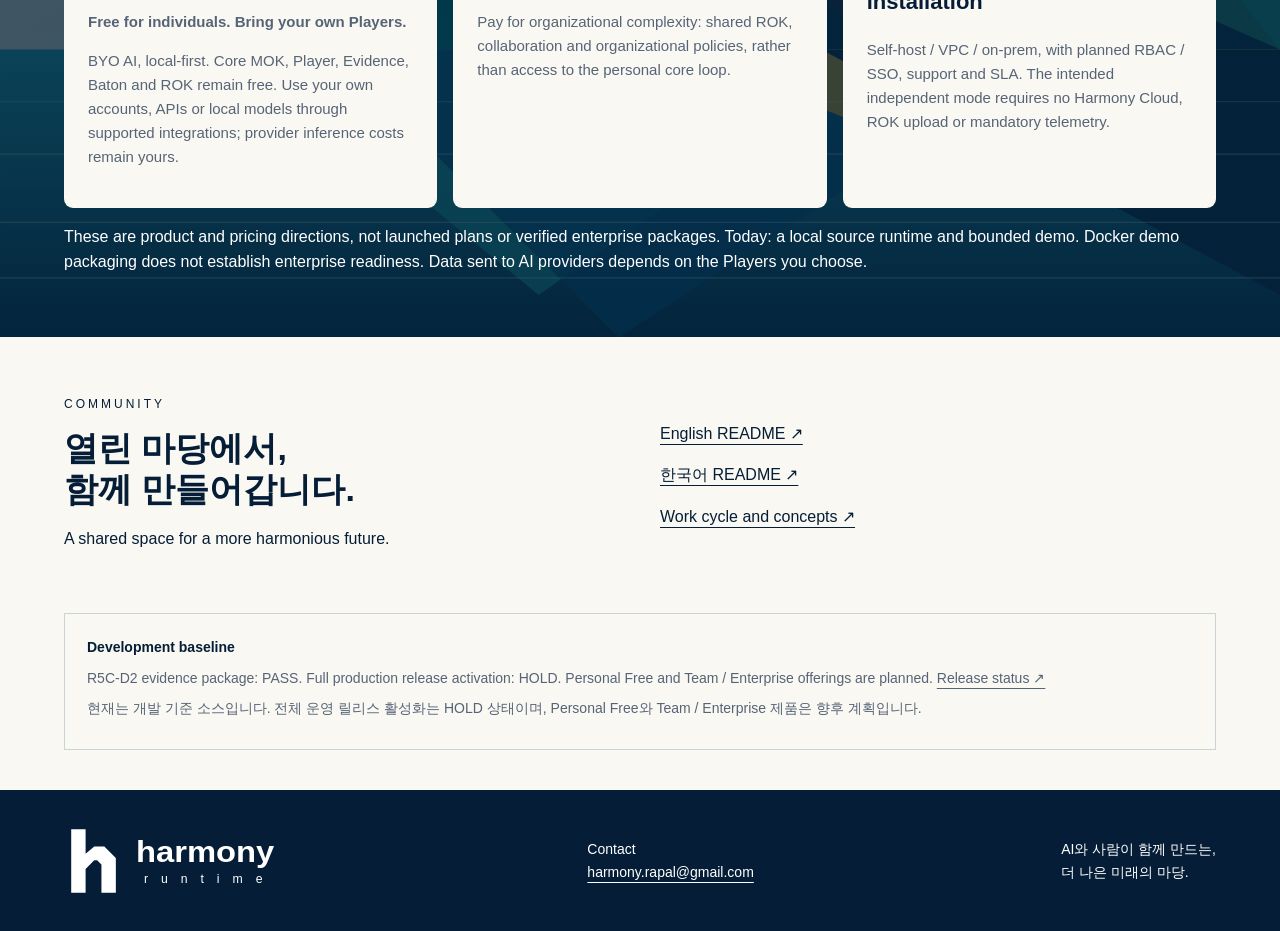
==== commit 819816ed: "fix(demo): provide explicit browser simulation on static hosting" ====
--- a/docs/index.html
+++ b/docs/index.html
@@ -7,7 +7,7 @@
 <section class="wrap section" id="more-than"><p class="eyebrow">More Than · Product language</p><h2>More Than</h2><div class="work-cycle"><article><h3>MADANG &gt; WORKSPACE</h3><p>A shared field of intent, authority and work.</p></article><article><h3>JUMUN &gt; PROMPT</h3><p>Intent that becomes a work contract.</p></article><article><h3>MOK &gt; SHARE + ROLE</h3><p>Outcome, scope, authority, capacity, done and evidence.</p></article><article><h3>PLAYER &gt; AI + HUMAN + SERVICE</h3><p>Whoever can best carry out the MOK.</p></article><article><h3>ROK &gt; LOG</h3><p>Work, decisions, evidence and outcomes connected for Review.</p></article></div><p>Harmony is a MOK-centered operating layer for Human + AI + Service, not another multi-agent orchestrator.</p></section>
 <section class="wrap section" id="mok-designer"><p class="eyebrow">MOK Designer · Product direction</p><h2>Don't start by choosing an AI.<br>Design the MOK first.</h2><p><strong>MINIMUM INSTRUCTION, MAXIMUM CONTRACT.</strong></p><p>Define WHAT, WHY, BOUNDARY, CAPACITY, AUTHORITY, DONE, EVIDENCE and HANDOFF. Leave HOW to the Player.</p><p class="measure">The designer UI is planned. ROK is the user-facing work record; internal protocol identifiers remain stable.</p></section>
 <section class="player-pool"><div class="wrap section"><p class="eyebrow">Player Pool · Product vision</p><h2>Human + AI + Service</h2><p>The MOK defines what is needed. The Player Pool gives you choices.</p><div class="cards"><article><h3>Human</h3><p>A Captain, teammate or specialist can contribute judgment, execution and review.</p></article><article><h3>AI</h3><p>Claude, Codex, Gemini, sovereign AI and specialist AI can be candidates for different work.</p></article><article><h3>Service</h3><p>An approved tool or service can perform a bounded task and return evidence.</p></article></div><p class="measure">Provider names illustrate the vision, not shipped integrations or partnerships. Available quota is a capacity signal; it does not grant authority.</p></div></section>
-<section class="wrap section" id="today"><p class="eyebrow">Try what works today</p><h2>One Human Gate. One bounded action.</h2><p>Stop copy-pasting AI commands into privileged terminals. Let AI propose, keep humans in authority and inspect the result.</p><div class="flow" aria-label="Implemented local demo flow"><span>Proposal / Baton</span><span>Human Gate</span><span>Player execution</span><span>Evidence / FINAL</span></div><p>The local demo shows REJECT as no-op and APPROVE as one fixed file write in a temporary sandbox. Inspect the approver and executor labels, exit status and content hash. Demo identities are unauthenticated; the demo receipt is not a signed production Human Gate.</p><div class="actions"><a class="button" href="demo.html">Try the Baton demo →</a><a class="button secondary" href="https://github.com/harmony-rapal/harmony-runtime/blob/main/README.md#60-second-baton-demo">Local quickstart ↗</a></div><p class="measure">Mobile-shaped UI is implemented. Installable PWA, remote phone approval and cloud services are not available. On static hosting, the demo is a visual preview.</p></section>
+<section class="wrap section" id="today"><p class="eyebrow">Try what works today</p><h2>One Human Gate. One bounded action.</h2><p>Stop copy-pasting AI commands into privileged terminals. Let AI propose, keep humans in authority and inspect the result.</p><div class="flow" aria-label="Implemented local demo flow"><span>Proposal / Baton</span><span>Human Gate</span><span>Player execution</span><span>Evidence / FINAL</span></div><p>The local demo shows REJECT as no-op and APPROVE as one fixed file write in a temporary sandbox. Inspect the approver and executor labels, exit status and content hash. Demo identities are unauthenticated; the demo receipt is not a signed production Human Gate.</p><div class="actions"><a class="button" href="demo.html">Try the Baton demo →</a><a class="button secondary" href="https://github.com/harmony-rapal/harmony-runtime/blob/main/README.md#60-second-baton-demo">Local quickstart ↗</a></div><p class="measure">Mobile-shaped UI is implemented. Installable PWA, remote phone approval and cloud services are not available. On static hosting, the demo is an interactive browser simulation with no file execution.</p></section>
 <section class="wrap section" id="concept"><div class="section-heading"><p class="eyebrow">Core concepts</p><p lang="ko">하모니를 이루는 네 가지 기둥</p></div><div class="concepts"><article><span class="number">01</span><h2>Madang <small lang="ko">마당</small></h2><p>A shared field of intent, authority and work for Human, AI and Service.</p><p lang="ko">사람·AI·서비스가 의도·권한·업무를 연결하는 공동의 마당.</p></article><article><span class="number">02</span><h2>Mok <small lang="ko">몫</small></h2><p>A boundary of responsibility and authority.</p><p lang="ko">각 주체가 가진 책임과 권한의 경계.</p></article><article><span class="number">03</span><h2>Player <small lang="ko">선수</small></h2><p>An active participant who executes.</p><p lang="ko">실행을 담당하는 능동적 주체.</p></article><article><span class="number">04</span><h2>Baton <small lang="ko">바통</small></h2><p>A trusted handoff of authority.</p><p lang="ko">신뢰를 기반으로 한 승인과 책임의 전달.</p></article></div></section>
 <section class="wrap section" id="architecture"><p class="eyebrow">Architecture</p><h2>From intent to evidence.</h2><p lang="ko">제안에서 승인으로, 실행에서 증거로.</p><div class="flow" aria-label="Mission lifecycle"><span>Mission packet</span><span>Human Gate</span><span>Actuator / Runner</span><span>Evidence / Receipt</span></div><p class="measure">The current source baseline includes packet validation, a SQLite ledger, verified Human Gate receipts, execution boundaries and builder evidence. See the repository for requirements and known limitations.</p><a class="text-link" href="https://github.com/harmony-rapal/harmony-runtime/blob/main/docs/ARCHITECTURE.md">Read the architecture ↗</a></section>
 <section class="deployment" id="deployment"><div class="wrap section"><p class="eyebrow">Personal Free · Team / Enterprise · Roadmap</p><h2>Your infrastructure.<br>Your policy. Your ROK.</h2><p>Your Players may belong to them. The Play belongs to you.</p><div class="cards"><article><span class="badge">Planned offering</span><h3>Personal Free</h3><p><strong>Free for individuals. Bring your own Players.</strong></p><p>BYO AI, local-first. Core MOK, Player, Evidence, Baton and ROK remain free. Use your own accounts, APIs or local models through supported integrations; provider inference costs remain yours.</p></article><article><span class="badge">Planned offering</span><h3>Team</h3><p>Pay for organizational complexity: shared ROK, collaboration and organizational policies, rather than access to the personal core loop.</p></article><article><span class="badge">Planned offering</span><h3>Enterprise · Independent installation</h3><p>Self-host / VPC / on-prem, with planned RBAC / SSO, support and SLA. The intended independent mode requires no Harmony Cloud, ROK upload or mandatory telemetry.</p></article></div><p>These are product and pricing directions, not launched plans or verified enterprise packages. Today: a local source runtime and bounded demo. Docker demo packaging does not establish enterprise readiness. Data sent to AI providers depends on the Players you choose.</p></div></section>
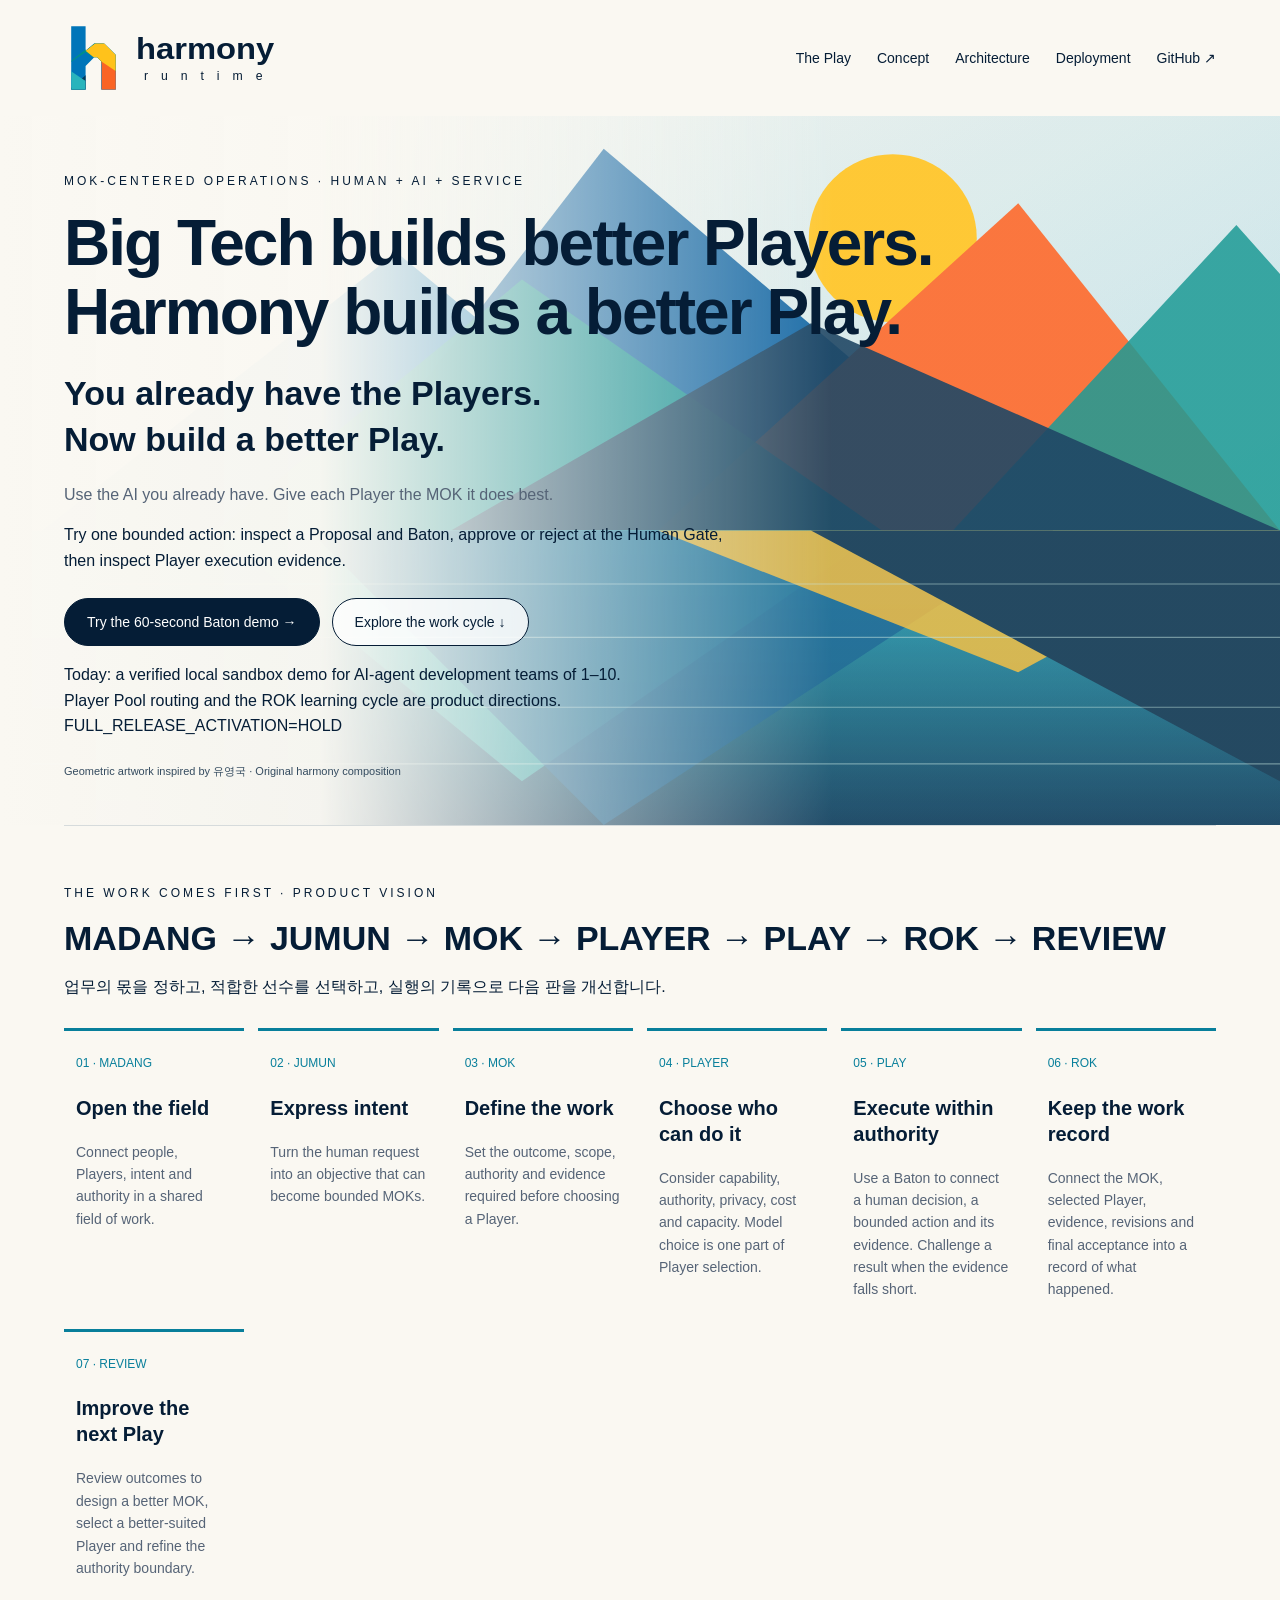
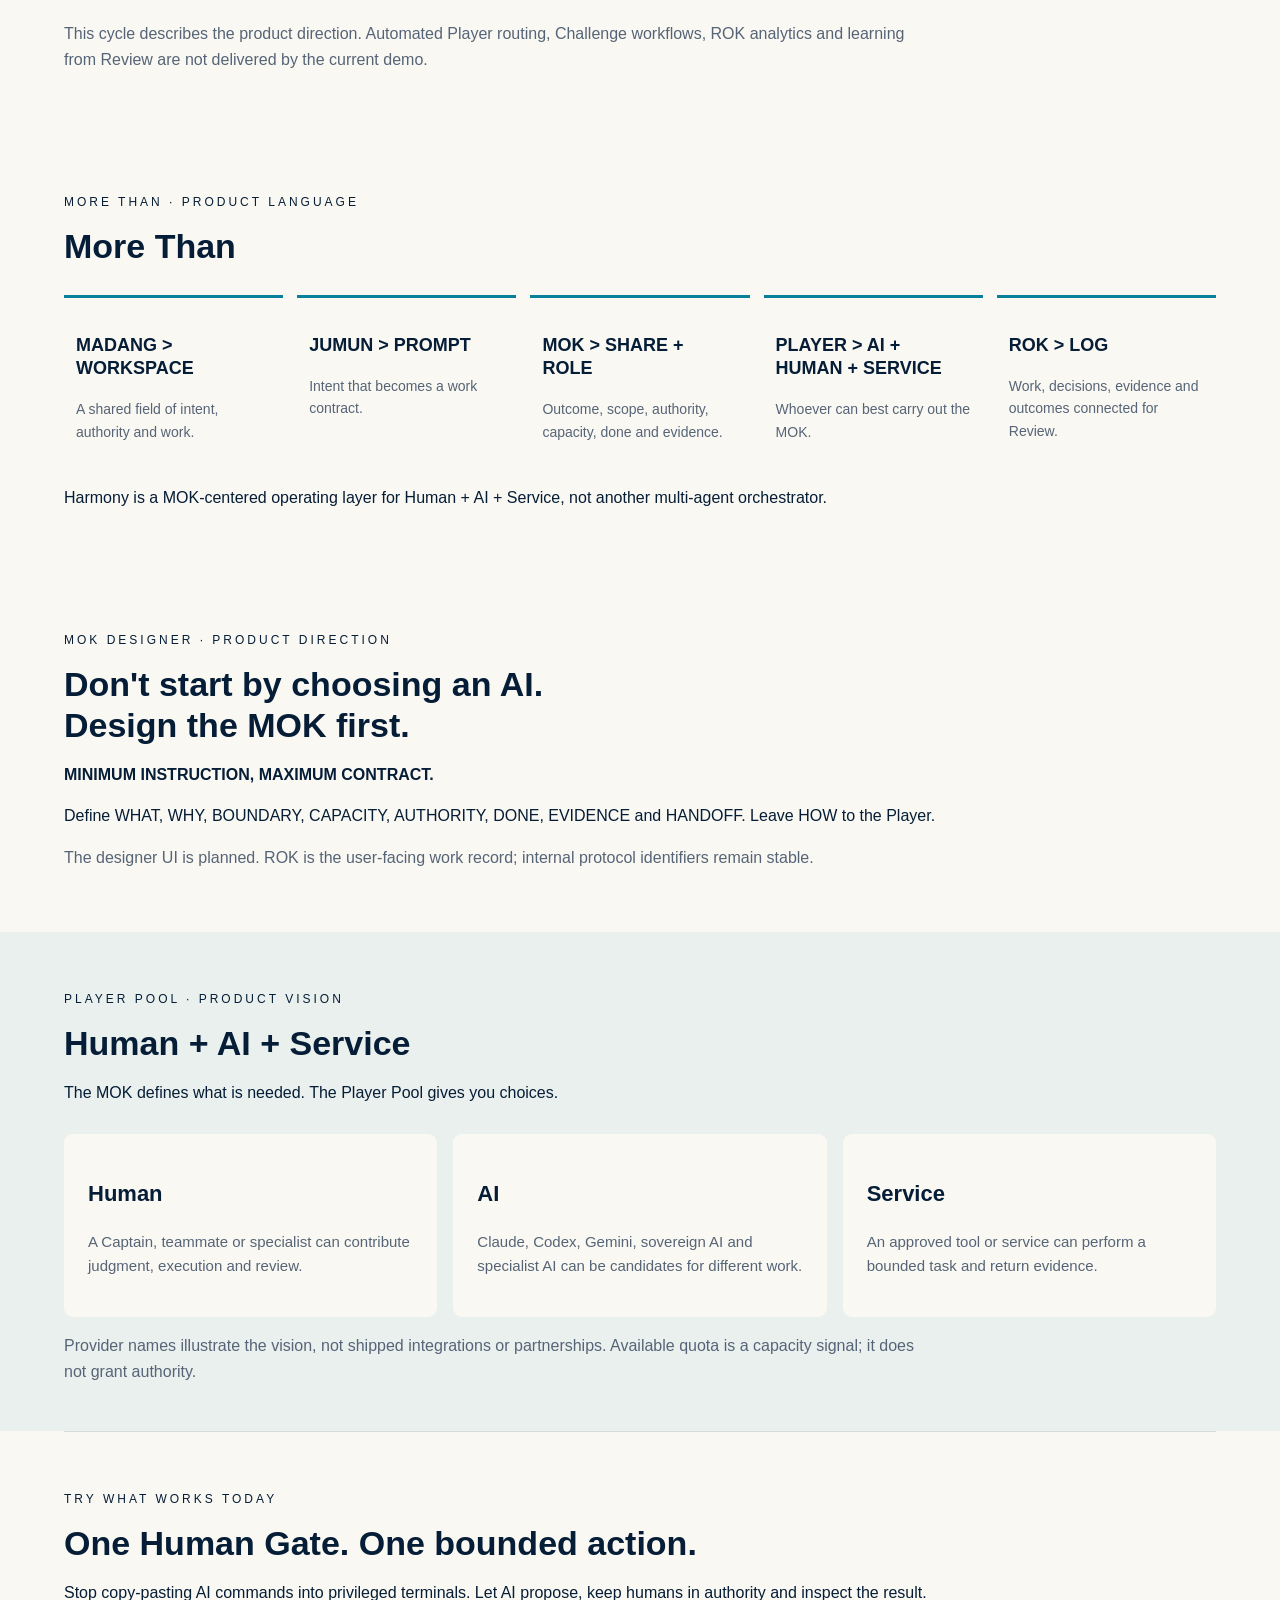
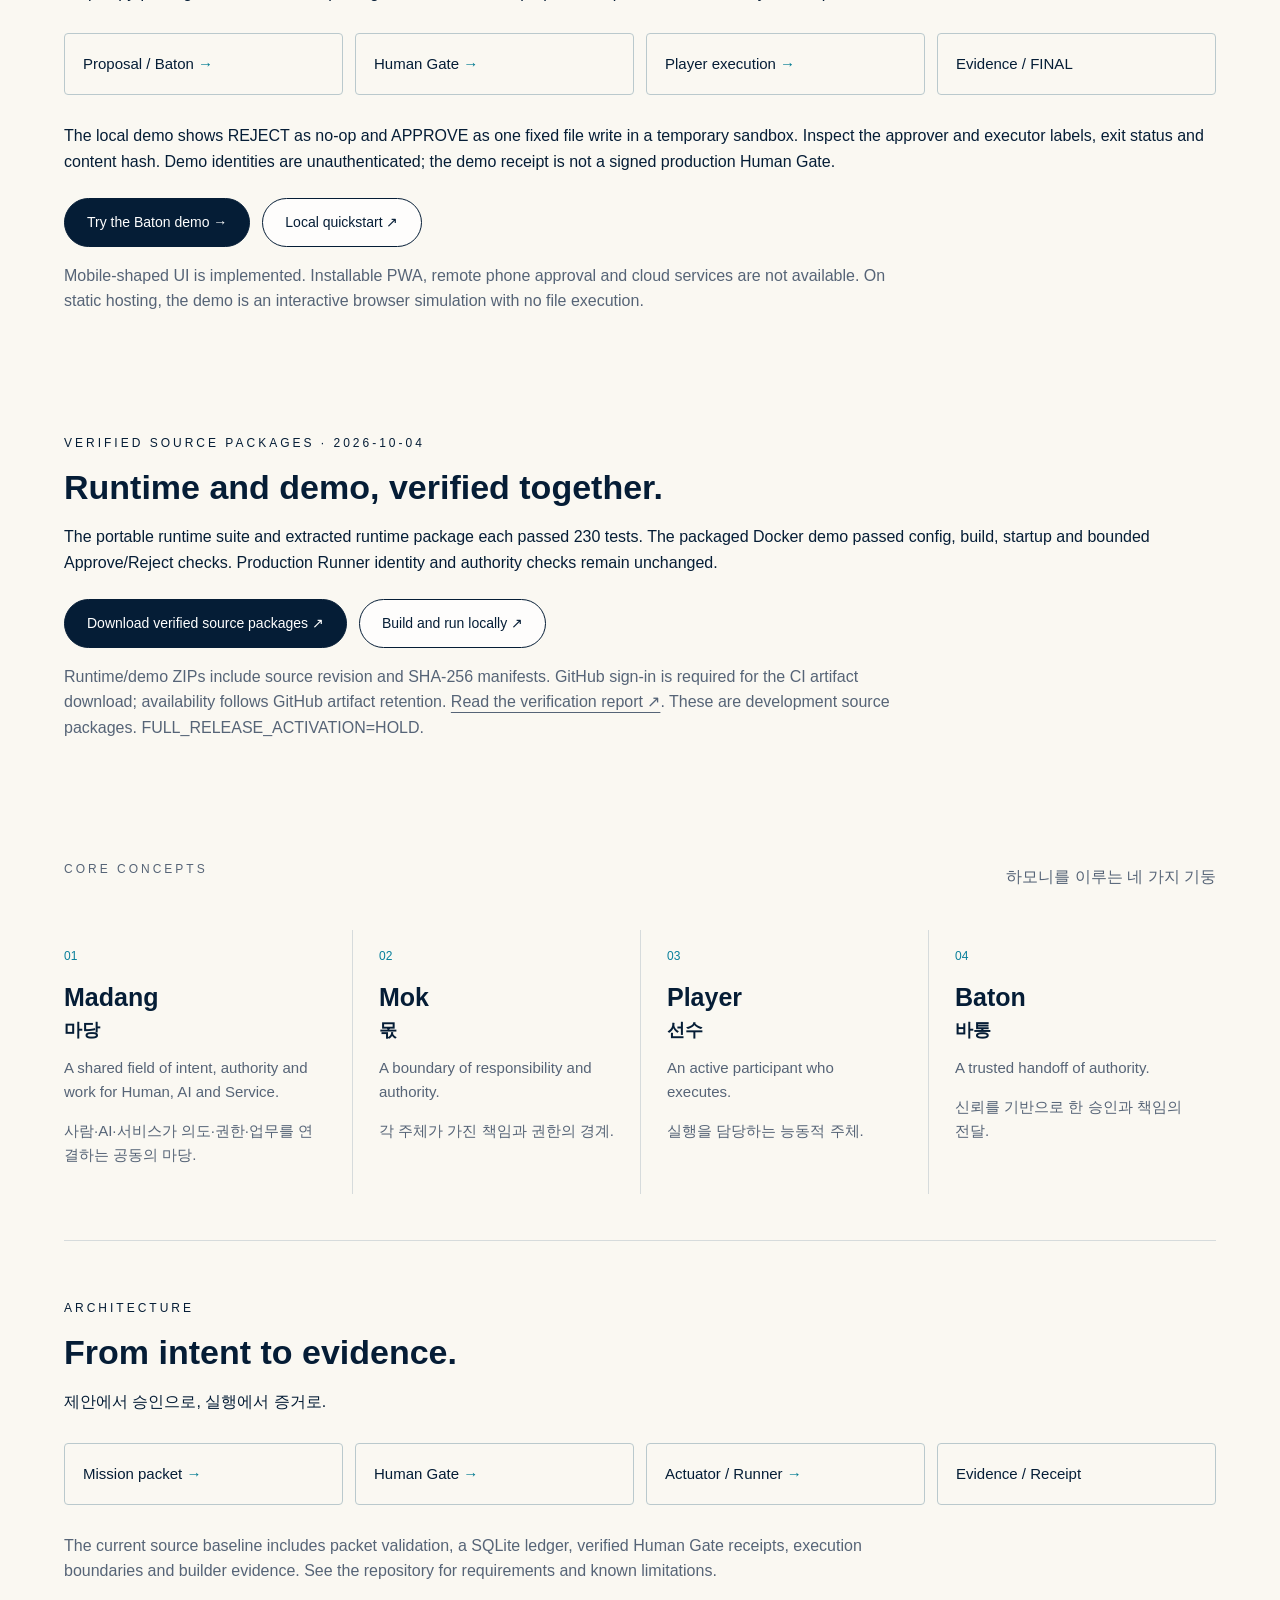
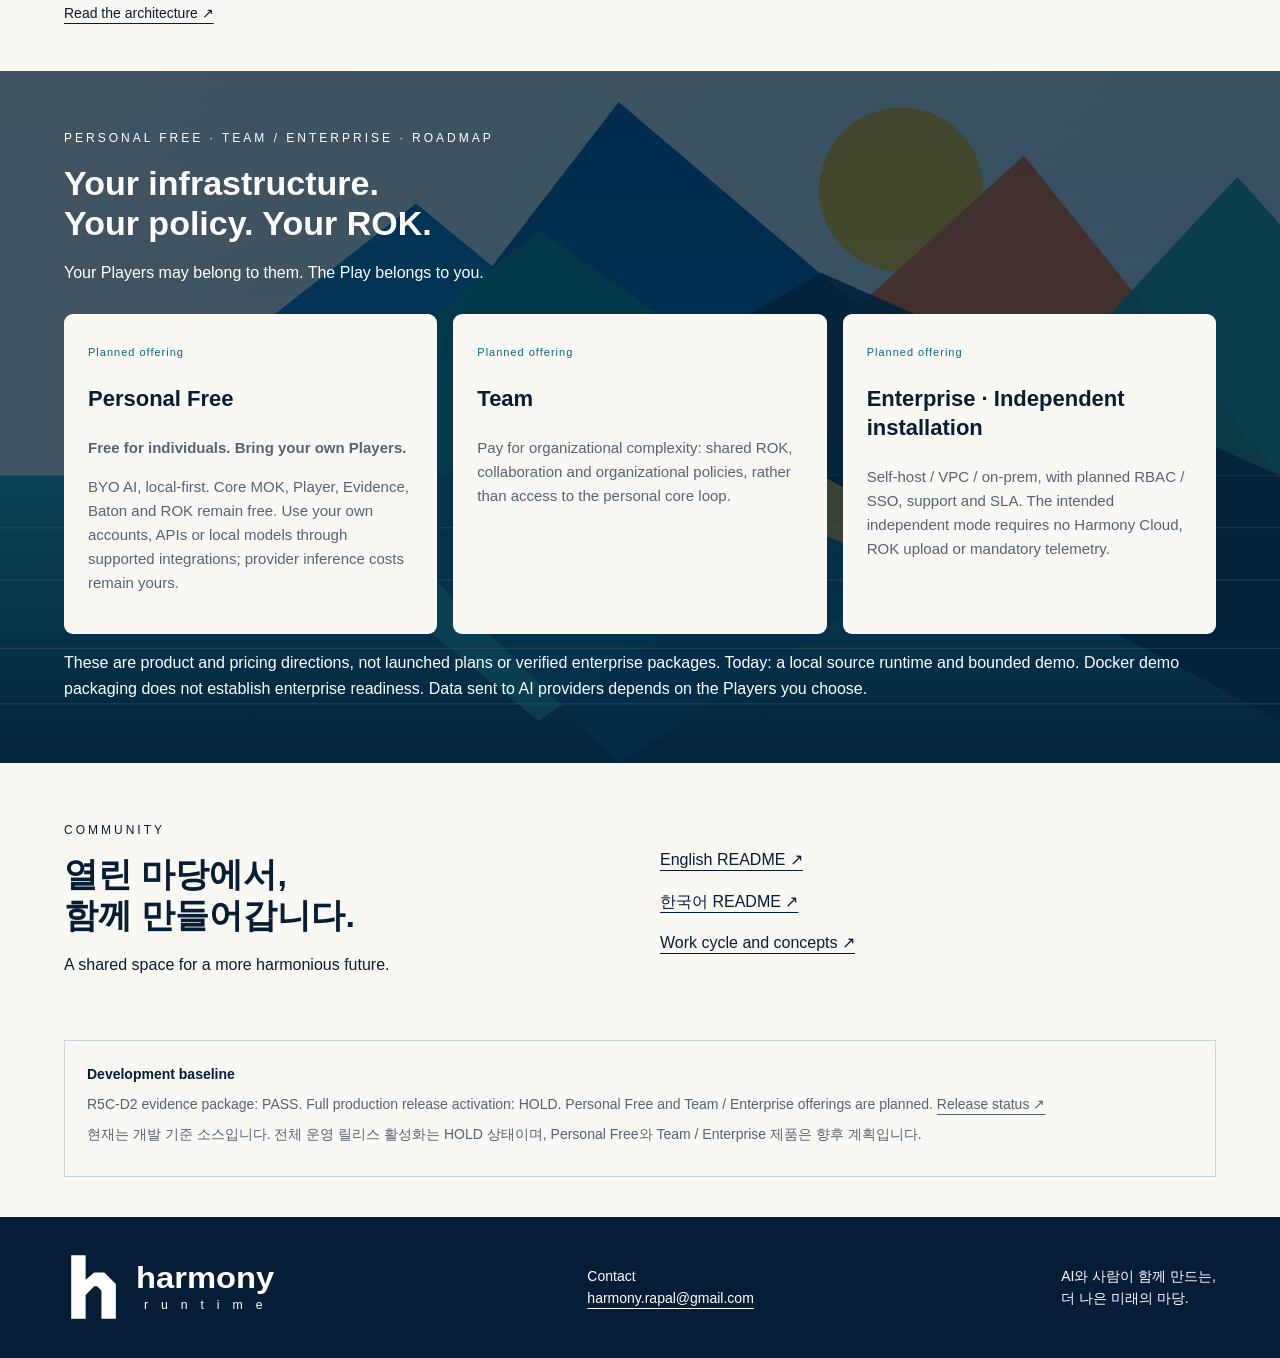
==== commit da6b0e3e: "docs(home): link verified runtime and demo source packages" ====
--- a/docs/index.html
+++ b/docs/index.html
@@ -8,6 +8,7 @@
 <section class="wrap section" id="mok-designer"><p class="eyebrow">MOK Designer · Product direction</p><h2>Don't start by choosing an AI.<br>Design the MOK first.</h2><p><strong>MINIMUM INSTRUCTION, MAXIMUM CONTRACT.</strong></p><p>Define WHAT, WHY, BOUNDARY, CAPACITY, AUTHORITY, DONE, EVIDENCE and HANDOFF. Leave HOW to the Player.</p><p class="measure">The designer UI is planned. ROK is the user-facing work record; internal protocol identifiers remain stable.</p></section>
 <section class="player-pool"><div class="wrap section"><p class="eyebrow">Player Pool · Product vision</p><h2>Human + AI + Service</h2><p>The MOK defines what is needed. The Player Pool gives you choices.</p><div class="cards"><article><h3>Human</h3><p>A Captain, teammate or specialist can contribute judgment, execution and review.</p></article><article><h3>AI</h3><p>Claude, Codex, Gemini, sovereign AI and specialist AI can be candidates for different work.</p></article><article><h3>Service</h3><p>An approved tool or service can perform a bounded task and return evidence.</p></article></div><p class="measure">Provider names illustrate the vision, not shipped integrations or partnerships. Available quota is a capacity signal; it does not grant authority.</p></div></section>
 <section class="wrap section" id="today"><p class="eyebrow">Try what works today</p><h2>One Human Gate. One bounded action.</h2><p>Stop copy-pasting AI commands into privileged terminals. Let AI propose, keep humans in authority and inspect the result.</p><div class="flow" aria-label="Implemented local demo flow"><span>Proposal / Baton</span><span>Human Gate</span><span>Player execution</span><span>Evidence / FINAL</span></div><p>The local demo shows REJECT as no-op and APPROVE as one fixed file write in a temporary sandbox. Inspect the approver and executor labels, exit status and content hash. Demo identities are unauthenticated; the demo receipt is not a signed production Human Gate.</p><div class="actions"><a class="button" href="demo.html">Try the Baton demo →</a><a class="button secondary" href="https://github.com/harmony-rapal/harmony-runtime/blob/main/README.md#60-second-baton-demo">Local quickstart ↗</a></div><p class="measure">Mobile-shaped UI is implemented. Installable PWA, remote phone approval and cloud services are not available. On static hosting, the demo is an interactive browser simulation with no file execution.</p></section>
+<section class="wrap section" id="packages"><p class="eyebrow">Verified source packages · 2026-10-04</p><h2>Runtime and demo, verified together.</h2><p>The portable runtime suite and extracted runtime package each passed 230 tests. The packaged Docker demo passed config, build, startup and bounded Approve/Reject checks. Production Runner identity and authority checks remain unchanged.</p><div class="actions"><a class="button" href="https://github.com/harmony-rapal/harmony-runtime/actions/runs/37169943589/artifacts/11290628481">Download verified source packages ↗</a><a class="button secondary" href="https://github.com/harmony-rapal/harmony-runtime/blob/main/docs/DEMO_001_PACKAGING.md">Build and run locally ↗</a></div><p class="measure">Runtime/demo ZIPs include source revision and SHA-256 manifests. GitHub sign-in is required for the CI artifact download; availability follows GitHub artifact retention. <a href="https://github.com/harmony-rapal/harmony-runtime/blob/main/docs/RUNTIME_PACKAGING_PATCH_001.md">Read the verification report ↗</a>. These are development source packages. FULL_RELEASE_ACTIVATION=HOLD.</p></section>
 <section class="wrap section" id="concept"><div class="section-heading"><p class="eyebrow">Core concepts</p><p lang="ko">하모니를 이루는 네 가지 기둥</p></div><div class="concepts"><article><span class="number">01</span><h2>Madang <small lang="ko">마당</small></h2><p>A shared field of intent, authority and work for Human, AI and Service.</p><p lang="ko">사람·AI·서비스가 의도·권한·업무를 연결하는 공동의 마당.</p></article><article><span class="number">02</span><h2>Mok <small lang="ko">몫</small></h2><p>A boundary of responsibility and authority.</p><p lang="ko">각 주체가 가진 책임과 권한의 경계.</p></article><article><span class="number">03</span><h2>Player <small lang="ko">선수</small></h2><p>An active participant who executes.</p><p lang="ko">실행을 담당하는 능동적 주체.</p></article><article><span class="number">04</span><h2>Baton <small lang="ko">바통</small></h2><p>A trusted handoff of authority.</p><p lang="ko">신뢰를 기반으로 한 승인과 책임의 전달.</p></article></div></section>
 <section class="wrap section" id="architecture"><p class="eyebrow">Architecture</p><h2>From intent to evidence.</h2><p lang="ko">제안에서 승인으로, 실행에서 증거로.</p><div class="flow" aria-label="Mission lifecycle"><span>Mission packet</span><span>Human Gate</span><span>Actuator / Runner</span><span>Evidence / Receipt</span></div><p class="measure">The current source baseline includes packet validation, a SQLite ledger, verified Human Gate receipts, execution boundaries and builder evidence. See the repository for requirements and known limitations.</p><a class="text-link" href="https://github.com/harmony-rapal/harmony-runtime/blob/main/docs/ARCHITECTURE.md">Read the architecture ↗</a></section>
 <section class="deployment" id="deployment"><div class="wrap section"><p class="eyebrow">Personal Free · Team / Enterprise · Roadmap</p><h2>Your infrastructure.<br>Your policy. Your ROK.</h2><p>Your Players may belong to them. The Play belongs to you.</p><div class="cards"><article><span class="badge">Planned offering</span><h3>Personal Free</h3><p><strong>Free for individuals. Bring your own Players.</strong></p><p>BYO AI, local-first. Core MOK, Player, Evidence, Baton and ROK remain free. Use your own accounts, APIs or local models through supported integrations; provider inference costs remain yours.</p></article><article><span class="badge">Planned offering</span><h3>Team</h3><p>Pay for organizational complexity: shared ROK, collaboration and organizational policies, rather than access to the personal core loop.</p></article><article><span class="badge">Planned offering</span><h3>Enterprise · Independent installation</h3><p>Self-host / VPC / on-prem, with planned RBAC / SSO, support and SLA. The intended independent mode requires no Harmony Cloud, ROK upload or mandatory telemetry.</p></article></div><p>These are product and pricing directions, not launched plans or verified enterprise packages. Today: a local source runtime and bounded demo. Docker demo packaging does not establish enterprise readiness. Data sent to AI providers depends on the Players you choose.</p></div></section>
